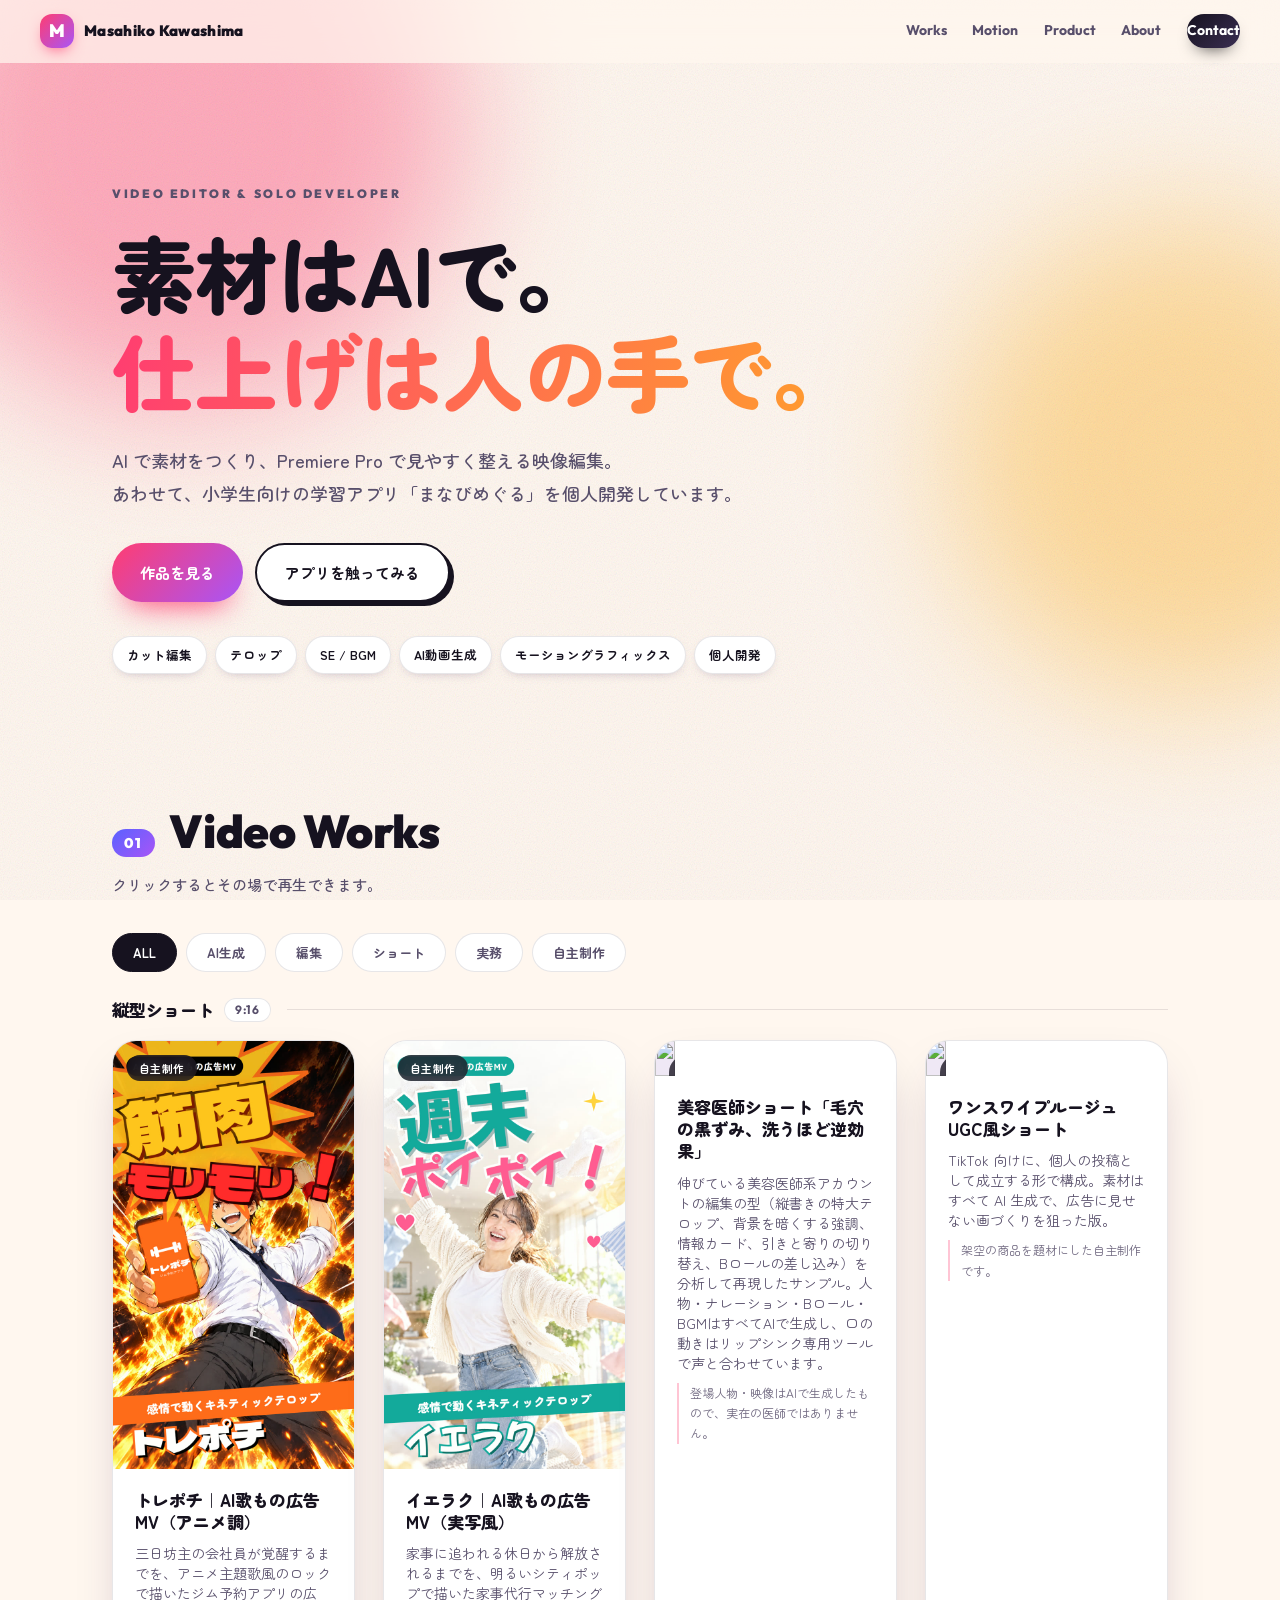
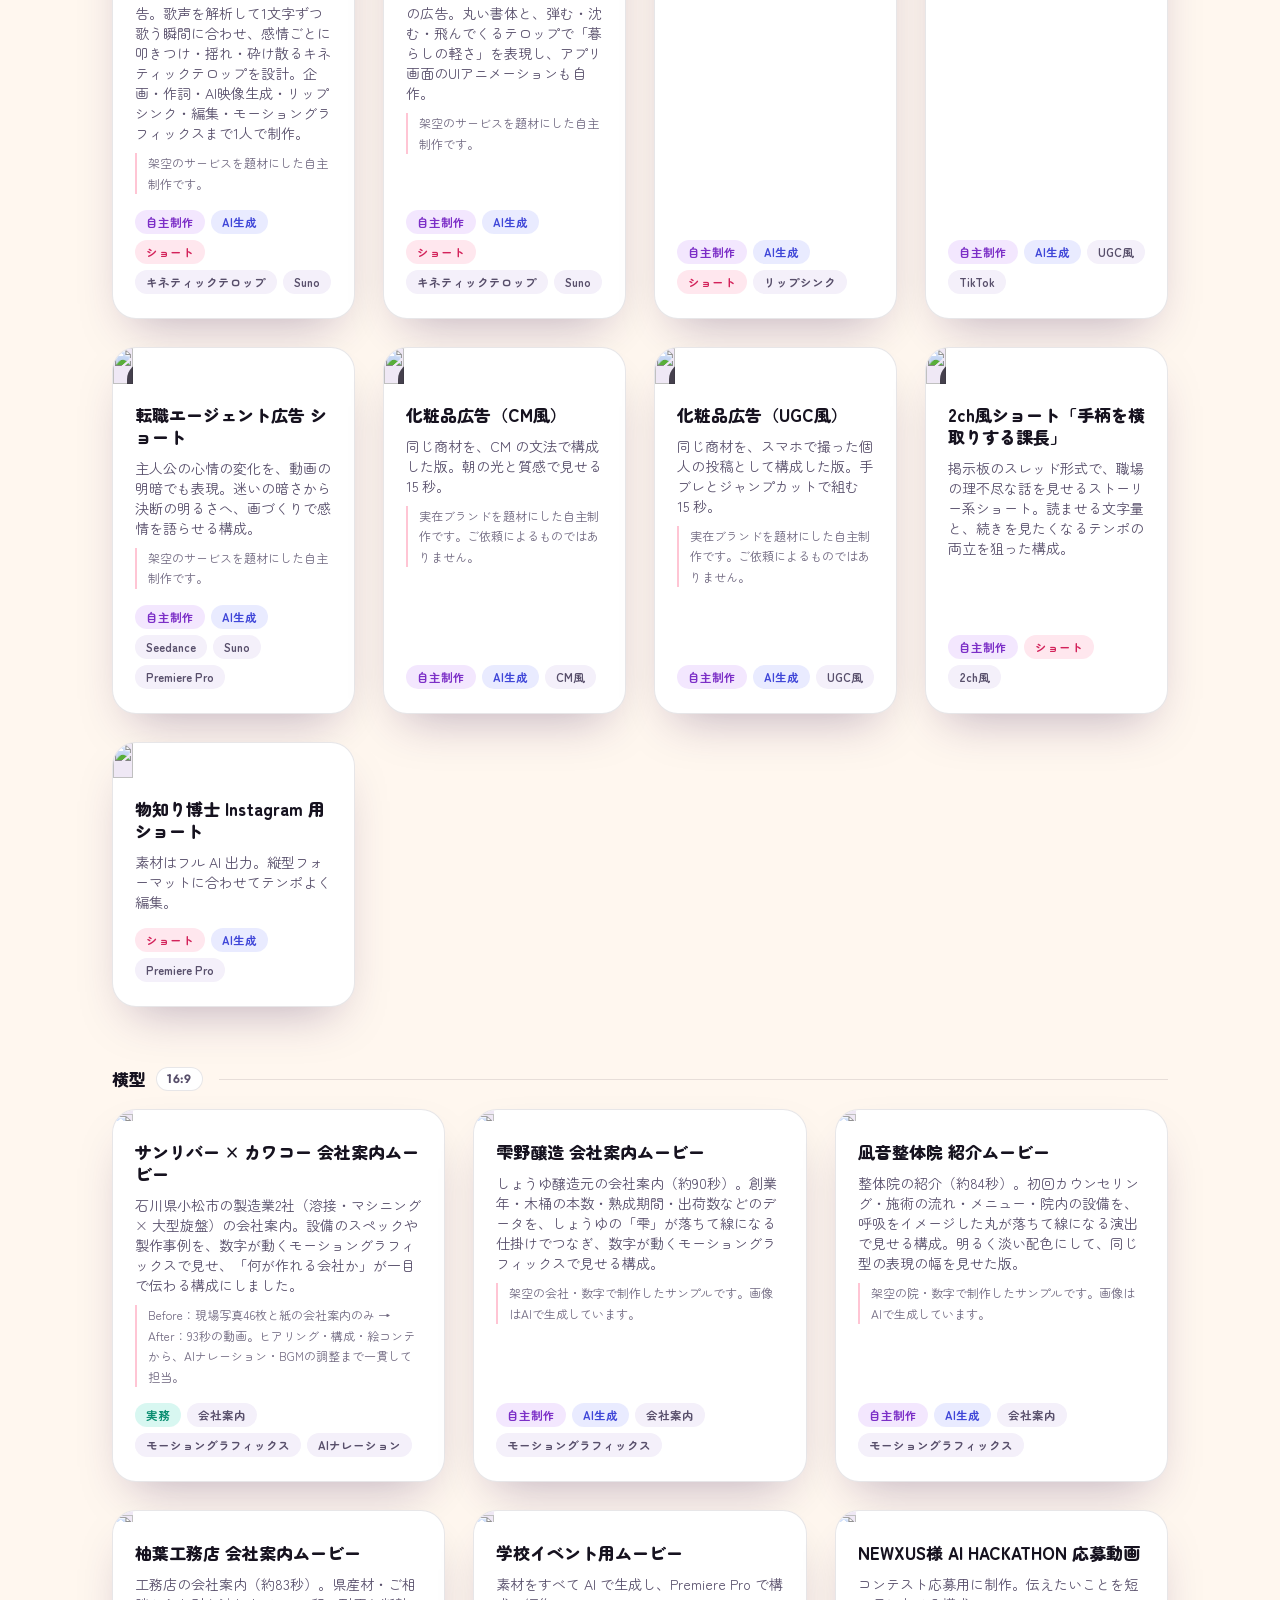
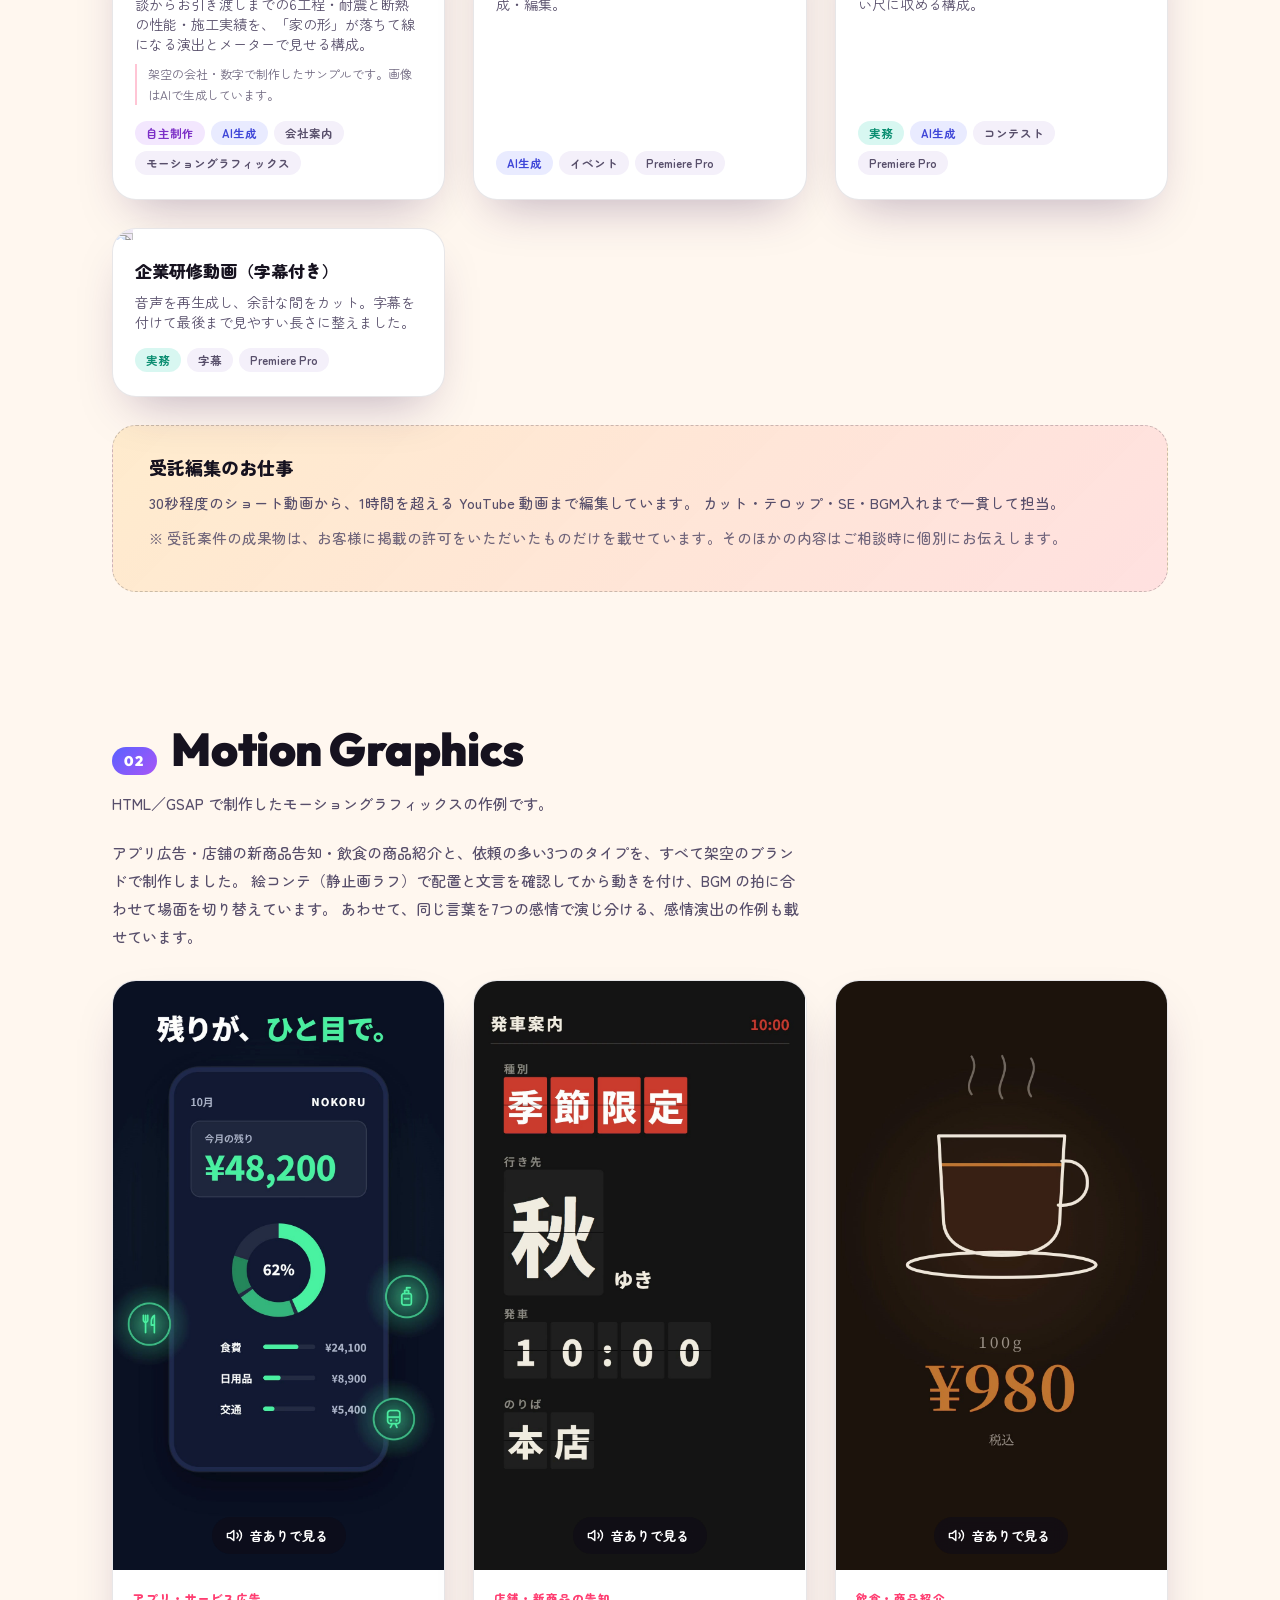
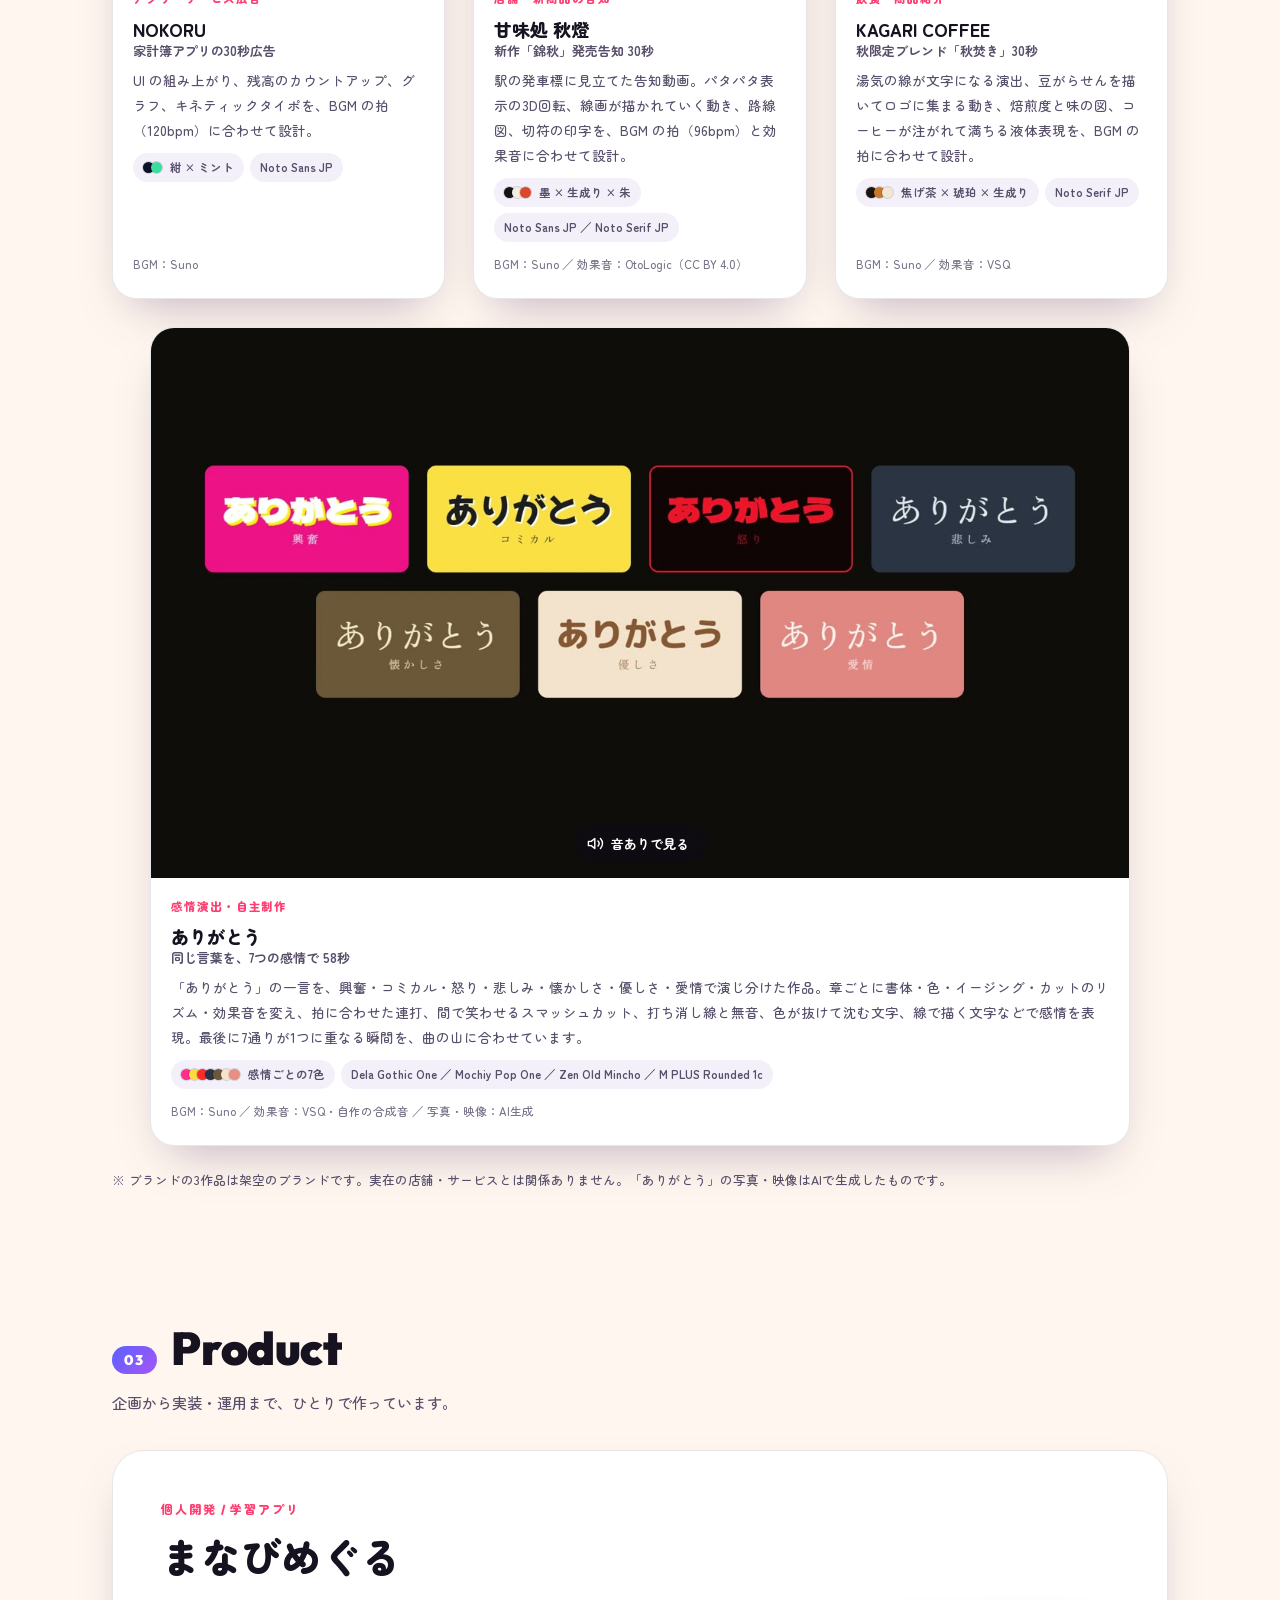
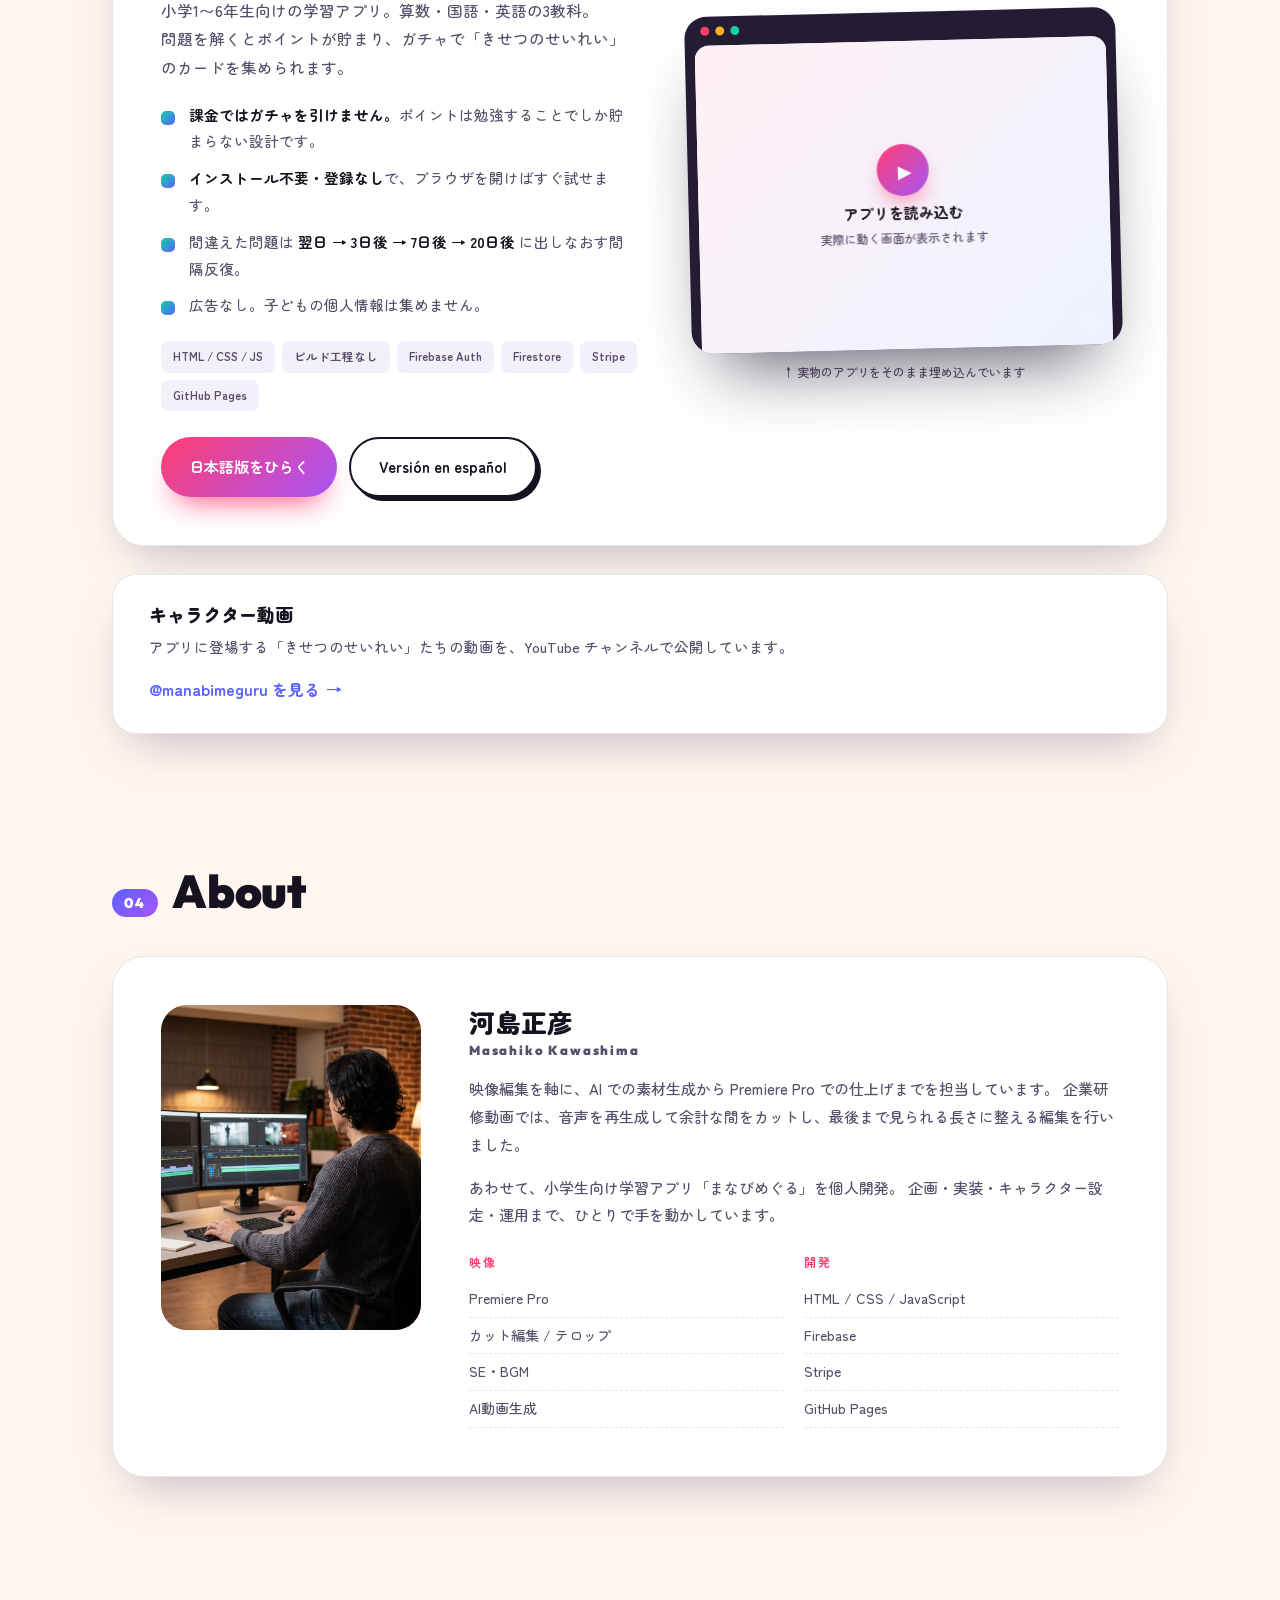
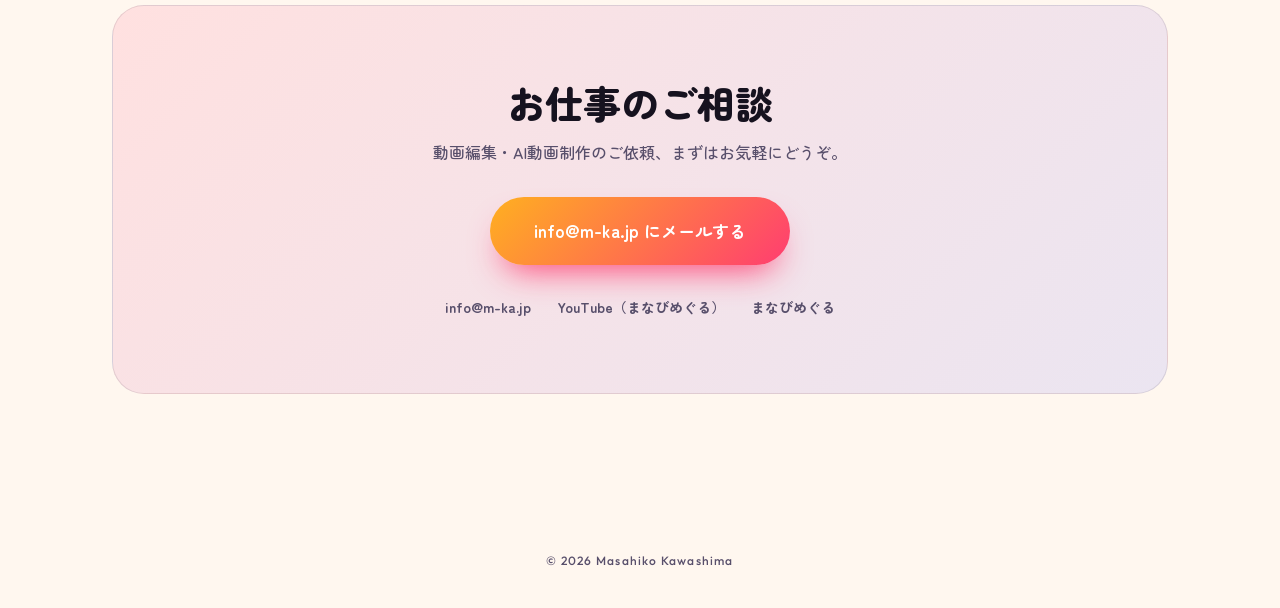
==== index.html @ e0559f3e "モーショングラフィックスに「ありがとう」7つの感情を追加、キャッシュ用の版を更新 Co-Authored-By: Claude Opus 5.5 <noreply@anthropic.com>" ====
<!DOCTYPE html>
<html lang="ja">
<head>
<meta charset="UTF-8">
<meta name="viewport" content="width=device-width, initial-scale=1">
<title>河島正彦 | 映像編集・AI動画・個人開発 ポートフォリオ</title>
<meta name="description" content="映像編集とAI動画制作、学習アプリ「まなびめぐる」の個人開発。河島正彦のポートフォリオサイト。">
<meta property="og:title" content="河島正彦 | ポートフォリオ">
<meta property="og:description" content="映像編集とAI動画制作、学習アプリの個人開発。">
<meta property="og:type" content="website">
<meta property="og:url" content="https://portfolio.m-ka.jp/">
<meta property="og:site_name" content="Masahiko Kawashima Portfolio">
<meta property="og:image" content="https://portfolio.m-ka.jp/assets/og.jpg">
<meta property="og:image:width" content="1200">
<meta property="og:image:height" content="630">
<meta name="twitter:card" content="summary_large_image">
<meta name="twitter:title" content="河島正彦 | ポートフォリオ">
<meta name="twitter:description" content="映像編集とAI動画制作、学習アプリの個人開発。">
<meta name="twitter:image" content="https://portfolio.m-ka.jp/assets/og.jpg">
<link rel="preconnect" href="https://fonts.googleapis.com">
<link rel="preconnect" href="https://fonts.gstatic.com" crossorigin>
<link href="https://fonts.googleapis.com/css2?family=Outfit:wght@500;700;900&family=Zen+Maru+Gothic:wght@500;700;900&display=swap" rel="stylesheet">
<link rel="stylesheet" href="assets/styles.css?v=20261019a">
<link rel="icon" href="data:image/svg+xml,<svg xmlns='http://www.w3.org/2000/svg' viewBox='0 0 100 100'><text y='.9em' font-size='90'>🎬</text></svg>">
</head>
<body>

<div class="blobs" aria-hidden="true">
  <span class="blob b1"></span><span class="blob b2"></span><span class="blob b3"></span><span class="blob b4"></span>
</div>
<div class="grain" aria-hidden="true"></div>

<header class="site-head">
  <a class="brand" href="#top"><span class="brand-mark">M</span><span class="brand-name">Masahiko&nbsp;Kawashima</span></a>
  <nav class="nav">
    <a href="#works">Works</a>
    <a href="#motion">Motion</a>
    <a href="#product">Product</a>
    <a href="#about">About</a>
    <a class="nav-cta" href="#contact">Contact</a>
  </nav>
</header>

<main id="top">

  <section class="hero">
    <p class="eyebrow reveal">VIDEO EDITOR &amp; SOLO DEVELOPER</p>
    <h1 class="hero-title reveal">
      <span class="line">素材はAIで。</span>
      <span class="line grad">仕上げは人の手で。</span>
    </h1>
    <p class="hero-lead reveal">
      AI で素材をつくり、Premiere Pro で見やすく整える映像編集。<br>
      あわせて、小学生向けの学習アプリ「まなびめぐる」を個人開発しています。
    </p>
    <div class="hero-actions reveal">
      <a class="btn btn-primary" href="#works">作品を見る</a>
      <a class="btn btn-ghost" href="#product">アプリを触ってみる</a>
    </div>
    <ul class="hero-tags reveal">
      <li>カット編集</li><li>テロップ</li><li>SE / BGM</li><li>AI動画生成</li><li>モーショングラフィックス</li><li>個人開発</li>
    </ul>
  </section>

  <section id="works" class="section">
    <div class="sec-head reveal">
      <h2 class="sec-title"><span class="num">01</span>Video Works</h2>
      <p class="sec-sub">クリックするとその場で再生できます。</p>
    </div>

    <div class="filters reveal" role="tablist" aria-label="作品の絞り込み">
      <button class="chip is-on" data-filter="all">ALL</button>
      <button class="chip" data-filter="ai">AI生成</button>
      <button class="chip" data-filter="edit">編集</button>
      <button class="chip" data-filter="short">ショート</button>
      <button class="chip" data-filter="biz">実務</button>
      <button class="chip" data-filter="self">自主制作</button>
    </div>

    <div class="work-group" data-group="vertical">
      <h3 class="group-title">縦型ショート<span>9:16</span></h3>
      <div class="grid grid-v" id="grid-v"></div>
    </div>
    <div class="work-group" data-group="horizontal">
      <h3 class="group-title">横型<span>16:9</span></h3>
      <div class="grid grid-h" id="grid-h"></div>
    </div>

    <div class="note-card reveal">
      <h3>受託編集のお仕事</h3>
      <p>
        30秒程度のショート動画から、1時間を超える YouTube 動画まで編集しています。
        カット・テロップ・SE・BGM入れまで一貫して担当。
      </p>
      <p class="note-small">※ 受託案件の成果物は、お客様に掲載の許可をいただいたものだけを載せています。そのほかの内容はご相談時に個別にお伝えします。</p>
    </div>
  </section>

  <section id="motion" class="section">
    <div class="sec-head reveal">
      <h2 class="sec-title"><span class="num">02</span>Motion Graphics</h2>
      <p class="sec-sub">HTML／GSAP で制作したモーショングラフィックスの作例です。</p>
    </div>
    <p class="mg-lead reveal">
      アプリ広告・店舗の新商品告知・飲食の商品紹介と、依頼の多い3つのタイプを、すべて架空のブランドで制作しました。
      絵コンテ（静止画ラフ）で配置と文言を確認してから動きを付け、BGM の拍に合わせて場面を切り替えています。
      あわせて、同じ言葉を7つの感情で演じ分ける、感情演出の作例も載せています。
    </p>
    <div class="mg-grid">
      <article class="mg-card reveal">
        <div class="mg-media">
          <video src="assets/mg/nokoru.mp4" poster="assets/mg/nokoru.jpg" muted playsinline loop preload="none" aria-label="NOKORU 家計簿アプリの30秒広告"></video>
          <button class="mg-sound" type="button">音ありで見る</button>
        </div>
        <div class="mg-body">
          <p class="mg-kind">アプリ・サービス広告</p>
          <h3 class="mg-title">NOKORU<span>家計簿アプリの30秒広告</span></h3>
          <p class="mg-desc">UI の組み上がり、残高のカウントアップ、グラフ、キネティックタイポを、BGM の拍（120bpm）に合わせて設計。</p>
          <ul class="mg-spec">
            <li class="mg-swatch"><i style="background:#0B1226"></i><i style="background:#3DDCA0"></i>紺 × ミント</li>
            <li>Noto Sans JP</li>
          </ul>
          <p class="mg-credit">BGM：Suno</p>
        </div>
      </article>
      <article class="mg-card reveal">
        <div class="mg-media">
          <video src="assets/mg/akitomoshi.mp4" poster="assets/mg/akitomoshi.jpg" muted playsinline loop preload="none" aria-label="甘味処 秋燈 新作「錦秋」発売告知 30秒"></video>
          <button class="mg-sound" type="button">音ありで見る</button>
        </div>
        <div class="mg-body">
          <p class="mg-kind">店舗・新商品の告知</p>
          <h3 class="mg-title">甘味処 秋燈<span>新作「錦秋」発売告知 30秒</span></h3>
          <p class="mg-desc">駅の発車標に見立てた告知動画。パタパタ表示の3D回転、線画が描かれていく動き、路線図、切符の印字を、BGM の拍（96bpm）と効果音に合わせて設計。</p>
          <ul class="mg-spec">
            <li class="mg-swatch"><i style="background:#141414"></i><i style="background:#F3EDE1"></i><i style="background:#D9482B"></i>墨 × 生成り × 朱</li>
            <li>Noto Sans JP ／ Noto Serif JP</li>
          </ul>
          <p class="mg-credit">BGM：Suno ／ 効果音：OtoLogic（CC BY 4.0）</p>
        </div>
      </article>
      <article class="mg-card reveal">
        <div class="mg-media">
          <video src="assets/mg/kagari.mp4" poster="assets/mg/kagari.jpg" muted playsinline loop preload="none" aria-label="KAGARI COFFEE 秋限定ブレンド「秋焚き」30秒"></video>
          <button class="mg-sound" type="button">音ありで見る</button>
        </div>
        <div class="mg-body">
          <p class="mg-kind">飲食・商品紹介</p>
          <h3 class="mg-title">KAGARI COFFEE<span>秋限定ブレンド「秋焚き」30秒</span></h3>
          <p class="mg-desc">湯気の線が文字になる演出、豆がらせんを描いてロゴに集まる動き、焙煎度と味の図、コーヒーが注がれて満ちる液体表現を、BGM の拍に合わせて設計。</p>
          <ul class="mg-spec">
            <li class="mg-swatch"><i style="background:#1E140E"></i><i style="background:#C8792E"></i><i style="background:#F2E6D8"></i>焦げ茶 × 琥珀 × 生成り</li>
            <li>Noto Serif JP</li>
          </ul>
          <p class="mg-credit">BGM：Suno ／ 効果音：VSQ</p>
        </div>
      </article>
      <article class="mg-card is-wide reveal">
        <div class="mg-media">
          <video src="assets/mg/arigatou.mp4" poster="assets/mg/arigatou.jpg" muted playsinline loop preload="none" aria-label="「ありがとう」を7つの感情で 58秒"></video>
          <button class="mg-sound" type="button">音ありで見る</button>
        </div>
        <div class="mg-body">
          <p class="mg-kind">感情演出・自主制作</p>
          <h3 class="mg-title">ありがとう<span>同じ言葉を、7つの感情で 58秒</span></h3>
          <p class="mg-desc">「ありがとう」の一言を、興奮・コミカル・怒り・悲しみ・懐かしさ・優しさ・愛情で演じ分けた作品。章ごとに書体・色・イージング・カットのリズム・効果音を変え、拍に合わせた連打、間で笑わせるスマッシュカット、打ち消し線と無音、色が抜けて沈む文字、線で描く文字などで感情を表現。最後に7通りが1つに重なる瞬間を、曲の山に合わせています。</p>
          <ul class="mg-spec">
            <li class="mg-swatch"><i style="background:#FF2E88"></i><i style="background:#FFD93D"></i><i style="background:#FF2A2A"></i><i style="background:#2A3442"></i><i style="background:#6E5638"></i><i style="background:#F6E3CC"></i><i style="background:#E98F82"></i>感情ごとの7色</li>
            <li>Dela Gothic One ／ Mochiy Pop One ／ Zen Old Mincho ／ M PLUS Rounded 1c</li>
          </ul>
          <p class="mg-credit">BGM：Suno ／ 効果音：VSQ・自作の合成音 ／ 写真・映像：AI生成</p>
        </div>
      </article>
    </div>
    <p class="mg-note reveal">※ ブランドの3作品は架空のブランドです。実在の店舗・サービスとは関係ありません。「ありがとう」の写真・映像はAIで生成したものです。</p>
  </section>

  <section id="product" class="section">
    <div class="sec-head reveal">
      <h2 class="sec-title"><span class="num">03</span>Product</h2>
      <p class="sec-sub">企画から実装・運用まで、ひとりで作っています。</p>
    </div>

    <article class="product reveal">
      <div class="product-copy">
        <p class="product-kicker">個人開発 / 学習アプリ</p>
        <h3 class="product-name">まなびめぐる</h3>
        <p class="product-lead">
          小学1〜6年生向けの学習アプリ。算数・国語・英語の3教科。<br>
          問題を解くとポイントが貯まり、ガチャで「きせつのせいれい」のカードを集められます。
        </p>
        <ul class="product-points">
          <li><b>課金ではガチャを引けません。</b>ポイントは勉強することでしか貯まらない設計です。</li>
          <li><b>インストール不要・登録なし</b>で、ブラウザを開けばすぐ試せます。</li>
          <li>間違えた問題は <b>翌日 → 3日後 → 7日後 → 20日後</b> に出しなおす間隔反復。</li>
          <li>広告なし。子どもの個人情報は集めません。</li>
        </ul>
        <ul class="badges">
          <li>HTML / CSS / JS</li><li>ビルド工程なし</li><li>Firebase Auth</li><li>Firestore</li><li>Stripe</li><li>GitHub Pages</li>
        </ul>
        <div class="product-actions">
          <a class="btn btn-primary" href="https://manabimeguru.comagoto.com/lp.html" target="_blank" rel="noopener">日本語版をひらく</a>
          <a class="btn btn-ghost" href="https://manabimegurues.comagoto.com/lp.html" target="_blank" rel="noopener">Versión en español</a>
        </div>
      </div>

      <div class="product-visual">
        <div class="device" id="app-frame" data-src="https://manabimeguru.comagoto.com/index.html">
          <div class="device-bar"><span></span><span></span><span></span></div>
          <div class="device-screen">
            <button class="device-load" type="button">
              <span class="device-load-ico">▶</span>
              <span>アプリを読み込む</span>
              <small>実際に動く画面が表示されます</small>
            </button>
          </div>
        </div>
        <p class="device-cap">↑ 実物のアプリをそのまま埋め込んでいます</p>
      </div>
    </article>

    <article class="sub-card reveal">
      <h3>キャラクター動画</h3>
      <p>アプリに登場する「きせつのせいれい」たちの動画を、YouTube チャンネルで公開しています。</p>
      <a class="link-arrow" href="https://www.youtube.com/@manabimeguru" target="_blank" rel="noopener">@manabimeguru を見る</a>
    </article>
  </section>

  <section id="about" class="section">
    <div class="sec-head reveal">
      <h2 class="sec-title"><span class="num">04</span>About</h2>
    </div>
    <div class="about reveal">
      <div class="about-photo" id="about-photo">
        <img src="assets/profile.jpg" alt="河島正彦" onerror="this.closest('#about-photo').classList.add('no-img')">
        <div class="about-initial" aria-hidden="true">MK</div>
      </div>
      <div class="about-body">
        <h3 class="about-name">河島正彦 <span>Masahiko Kawashima</span></h3>
        <p>
          映像編集を軸に、AI での素材生成から Premiere Pro での仕上げまでを担当しています。
          企業研修動画では、音声を再生成して余計な間をカットし、最後まで見られる長さに整える編集を行いました。
        </p>
        <p>
          あわせて、小学生向け学習アプリ「まなびめぐる」を個人開発。
          企画・実装・キャラクター設定・運用まで、ひとりで手を動かしています。
        </p>
        <div class="skills">
          <div class="skill-col">
            <h4>映像</h4>
            <ul><li>Premiere Pro</li><li>カット編集 / テロップ</li><li>SE・BGM</li><li>AI動画生成</li></ul>
          </div>
          <div class="skill-col">
            <h4>開発</h4>
            <ul><li>HTML / CSS / JavaScript</li><li>Firebase</li><li>Stripe</li><li>GitHub Pages</li></ul>
          </div>
        </div>
      </div>
    </div>
  </section>

  <section id="contact" class="section contact">
    <div class="contact-inner reveal">
      <h2 class="contact-title">お仕事のご相談</h2>
      <p class="contact-lead">動画編集・AI動画制作のご依頼、まずはお気軽にどうぞ。</p>
      <a class="btn btn-big" href="mailto:info@m-ka.jp">info@m-ka.jp にメールする</a>
      <ul class="socials">
        <li><a href="mailto:info@m-ka.jp">info@m-ka.jp</a></li>
        <li><a href="https://www.youtube.com/@manabimeguru" target="_blank" rel="noopener">YouTube（まなびめぐる）</a></li>
        <li><a href="https://manabimeguru.comagoto.com/lp.html" target="_blank" rel="noopener">まなびめぐる</a></li>
      </ul>
    </div>
  </section>
</main>

<footer class="site-foot">
  <p>© <span id="year"></span> Masahiko Kawashima</p>
</footer>

<div class="modal" id="modal" hidden>
  <button class="modal-close" id="modal-close" aria-label="閉じる">✕</button>
  <div class="modal-box" id="modal-box"></div>
</div>

<script src="assets/app.js?v=20261019a"></script>
</body>
</html>
---- assets/styles.css ----
:root{
  --bg:#FFF7EF;
  --ink:#16121F;
  --ink-2:#584F6B;
  --card:#FFFFFF;
  --pink:#FF3D71;
  --amber:#FFB020;
  --mint:#12CFA5;
  --indigo:#5A62FF;
  --violet:#A855F7;
  --line:rgba(22,18,31,.10);
  --shadow:0 22px 50px -20px rgba(60,30,90,.35);
  --radius:24px;
  --max:1120px;
  --ff-jp:"Zen Maru Gothic",system-ui,sans-serif;
  --ff-en:"Outfit","Zen Maru Gothic",sans-serif;
}
*{box-sizing:border-box}
html{scroll-behavior:smooth}
body{
  margin:0;background:var(--bg);color:var(--ink);
  font-family:var(--ff-jp);font-weight:500;line-height:1.85;
  -webkit-font-smoothing:antialiased;overflow-x:hidden;
}
img{max-width:100%;display:block}
a{color:inherit}
h1,h2,h3,h4{line-height:1.3;margin:0}
p{margin:0 0 1em}
ul{margin:0;padding:0;list-style:none}

/* ---------- background decoration ---------- */
.blobs{position:fixed;inset:0;z-index:-2;overflow:hidden;pointer-events:none}
.blob{position:absolute;border-radius:50%;filter:blur(70px);opacity:.42;animation:float 22s ease-in-out infinite}
.b1{width:44vw;height:44vw;background:var(--pink);top:-12vw;left:-8vw}
.b2{width:38vw;height:38vw;background:var(--amber);top:24vh;right:-12vw;animation-delay:-6s}
.b3{width:40vw;height:40vw;background:var(--mint);top:120vh;left:-10vw;animation-delay:-11s}
.b4{width:34vw;height:34vw;background:var(--violet);top:190vh;right:-6vw;animation-delay:-3s}
@keyframes float{0%,100%{transform:translate(0,0) scale(1)}50%{transform:translate(3vw,-4vh) scale(1.12)}}
.grain{position:fixed;inset:0;z-index:-1;pointer-events:none;opacity:.32;
  background-image:url("data:image/svg+xml,%3Csvg xmlns='http://www.w3.org/2000/svg' width='140' height='140'%3E%3Cfilter id='n'%3E%3CfeTurbulence type='fractalNoise' baseFrequency='.85' numOctaves='3'/%3E%3C/filter%3E%3Crect width='140' height='140' filter='url(%23n)' opacity='.5'/%3E%3C/svg%3E")}

/* ---------- header ---------- */
.site-head{
  position:sticky;top:0;z-index:50;display:flex;align-items:center;justify-content:space-between;
  gap:16px;padding:14px clamp(16px,4vw,40px);
  background:rgba(255,247,239,.72);backdrop-filter:blur(14px);
  border-bottom:1px solid transparent;transition:border-color .3s,background .3s;
}
.site-head.is-stuck{border-bottom-color:var(--line)}
.brand{display:flex;align-items:center;gap:10px;text-decoration:none;font-family:var(--ff-en);font-weight:900}
.brand-mark{
  width:34px;height:34px;display:grid;place-items:center;border-radius:12px;color:#fff;font-size:18px;
  background:linear-gradient(135deg,var(--pink),var(--violet));box-shadow:0 6px 16px -6px var(--pink);
}
.brand-name{font-size:15px;letter-spacing:.02em}
.nav{display:flex;align-items:center;gap:clamp(10px,2vw,26px);font-family:var(--ff-en);font-weight:700;font-size:14px}
.nav a{text-decoration:none;position:relative;padding:4px 0;color:var(--ink-2);transition:color .2s}
.nav a:hover{color:var(--ink)}
.nav a:not(.nav-cta)::after{
  content:"";position:absolute;left:0;bottom:0;width:100%;height:2px;border-radius:2px;
  background:linear-gradient(90deg,var(--pink),var(--amber));transform:scaleX(0);transform-origin:left;transition:transform .3s;
}
.nav a:not(.nav-cta):hover::after{transform:scaleX(1)}
.nav-cta{
  padding:8px 18px;border-radius:999px;color:#fff !important;
  background:linear-gradient(135deg,var(--ink),#3A2E52);box-shadow:0 8px 18px -10px #000;
}

/* ---------- layout ---------- */
.section{max-width:var(--max);margin:0 auto;padding:clamp(70px,10vw,130px) clamp(18px,4vw,32px) 0}
.sec-head{margin-bottom:34px}
.sec-title{font-size:clamp(30px,5.4vw,46px);font-weight:900;letter-spacing:-.01em;font-family:var(--ff-en);display:flex;align-items:baseline;gap:14px;flex-wrap:wrap}
.sec-title .num{
  font-size:14px;font-weight:900;letter-spacing:.16em;padding:5px 12px;border-radius:999px;color:#fff;
  background:linear-gradient(135deg,var(--indigo),var(--violet));
}
.sec-sub{margin:10px 0 0;color:var(--ink-2);font-size:15px}

/* ---------- hero ---------- */
.hero{max-width:var(--max);margin:0 auto;padding:clamp(56px,11vw,120px) clamp(18px,4vw,32px) 0}
.eyebrow{font-family:var(--ff-en);font-weight:900;letter-spacing:.22em;font-size:12px;color:var(--ink-2);margin:0 0 18px}
.hero-title{font-size:clamp(40px,9vw,84px);font-weight:900;letter-spacing:-.02em;line-height:1.16}
.hero-title .line{display:block}
.hero-title .grad{
  background:linear-gradient(100deg,var(--pink) 0%,var(--amber) 38%,var(--mint) 68%,var(--indigo) 100%);
  -webkit-background-clip:text;background-clip:text;color:transparent;
  background-size:220% 100%;animation:shift 9s ease-in-out infinite;
}
@keyframes shift{0%,100%{background-position:0% 50%}50%{background-position:100% 50%}}
.hero-lead{margin:26px 0 0;font-size:clamp(15px,1.6vw,18px);color:var(--ink-2);max-width:44em}
.hero-actions{display:flex;flex-wrap:wrap;gap:12px;margin-top:32px}
.hero-tags{display:flex;flex-wrap:wrap;gap:8px;margin-top:34px}
.hero-tags li{
  font-size:12.5px;font-weight:700;padding:6px 14px;border-radius:999px;background:#fff;
  border:1px solid var(--line);box-shadow:0 4px 12px -8px rgba(60,30,90,.5);
}

/* ---------- buttons ---------- */
.btn{
  display:inline-flex;align-items:center;gap:8px;text-decoration:none;font-weight:700;font-size:15px;
  padding:14px 28px;border-radius:999px;transition:transform .2s,box-shadow .2s,background .2s;
}
.btn-primary{color:#fff;background:linear-gradient(135deg,var(--pink),var(--violet));box-shadow:0 16px 30px -14px var(--pink)}
.btn-primary:hover{transform:translateY(-3px);box-shadow:0 22px 38px -14px var(--pink)}
.btn-ghost{background:#fff;border:2px solid var(--ink);box-shadow:4px 4px 0 var(--ink)}
.btn-ghost:hover{transform:translate(2px,2px);box-shadow:2px 2px 0 var(--ink)}
.btn-big{font-size:17px;padding:18px 44px;color:#fff;background:linear-gradient(135deg,var(--amber),var(--pink));box-shadow:0 18px 34px -14px var(--pink)}
.btn-big:hover{transform:translateY(-3px)}

/* ---------- filters ---------- */
.filters{display:flex;flex-wrap:wrap;gap:9px;margin-bottom:26px}
.chip{
  font-family:inherit;font-weight:700;font-size:13px;cursor:pointer;padding:9px 20px;border-radius:999px;
  background:#fff;color:var(--ink-2);border:1px solid var(--line);transition:.22s;
}
.chip:hover{color:var(--ink);transform:translateY(-2px)}
.chip.is-on{color:#fff;background:var(--ink);border-color:var(--ink)}

/* ---------- work grid ---------- */
.grid{display:grid;grid-template-columns:repeat(auto-fill,minmax(300px,1fr));gap:clamp(18px,2.4vw,28px)}
.grid-v{grid-template-columns:repeat(auto-fill,minmax(230px,1fr))}
.work-group + .work-group{margin-top:clamp(40px,5vw,60px)}
.group-title{
  display:flex;align-items:center;gap:10px;margin:0 0 18px;
  font-size:17px;font-weight:900;
}
.group-title span{
  font-family:var(--ff-en);font-size:12px;font-weight:700;letter-spacing:.06em;
  padding:3px 10px;border-radius:999px;background:#fff;border:1px solid var(--line);color:var(--ink-2);
}
.group-title::after{content:"";flex:1;height:1px;background:var(--line);margin-left:6px}
.card{
  position:relative;background:var(--card);border-radius:var(--radius);overflow:hidden;cursor:pointer;
  border:1px solid var(--line);box-shadow:var(--shadow);text-align:left;padding:0;font-family:inherit;color:inherit;
  transition:transform .35s cubic-bezier(.2,.8,.3,1),box-shadow .35s;
  display:flex;flex-direction:column;
}
.card:hover{transform:translateY(-8px);box-shadow:0 34px 60px -24px rgba(60,30,90,.5)}
.card-media{position:relative;aspect-ratio:16/9;overflow:hidden;background:#EFE8F5}
.card.is-vertical .card-media{aspect-ratio:9/16;max-height:520px}
.card-media img{width:100%;height:100%;object-fit:cover;transition:transform .5s}
.card:hover .card-media img{transform:scale(1.06)}
.card-play{
  position:absolute;inset:0;display:grid;place-items:center;
  background:linear-gradient(180deg,rgba(22,18,31,0) 40%,rgba(22,18,31,.55));
  opacity:0;transition:opacity .3s;
}
.card:hover .card-play{opacity:1}
.card-play span{
  width:62px;height:62px;border-radius:50%;display:grid;place-items:center;color:#fff;font-size:20px;padding-left:4px;
  background:linear-gradient(135deg,var(--pink),var(--violet));box-shadow:0 10px 26px rgba(0,0,0,.35);
  transform:scale(.85);transition:transform .3s;
}
.card:hover .card-play span{transform:scale(1)}
.card-badge{
  position:absolute;top:14px;left:14px;z-index:2;
  font-size:11px;font-weight:700;letter-spacing:.04em;padding:5px 12px;border-radius:999px;
  color:#fff;background:rgba(22,18,31,.78);backdrop-filter:blur(6px);
}
.card-body{padding:20px 22px 24px;display:flex;flex-direction:column;gap:10px;flex:1}
.card-title{font-size:17px;font-weight:900}
.card-desc{font-size:14px;color:var(--ink-2);margin:0}
.card-note{
  font-size:12px;line-height:1.7;color:var(--ink-2);opacity:.85;margin:0;
  padding-left:11px;border-left:2px solid rgba(255,61,113,.35);
}
.card-tags{display:flex;flex-wrap:wrap;gap:6px;margin-top:auto;padding-top:6px}
.card-tags li{font-size:11.5px;font-weight:700;padding:4px 11px;border-radius:999px;background:#F4F0FA;color:var(--ink-2)}
.card-tags li.t-ai{background:rgba(90,98,255,.13);color:#3F46D8}
.card-tags li.t-biz{background:rgba(18,207,165,.16);color:#0A8E71}
.card-tags li.t-short{background:rgba(255,61,113,.12);color:#D3225A}
.card-tags li.t-self{background:rgba(168,85,247,.14);color:#7C2FC7}

.note-card{
  margin-top:clamp(18px,2.4vw,28px);padding:30px clamp(22px,3vw,36px);border-radius:var(--radius);
  background:linear-gradient(135deg,rgba(255,176,32,.16),rgba(255,61,113,.12));border:1px dashed rgba(22,18,31,.22);
}
.note-card h3{font-size:18px;font-weight:900;margin-bottom:10px}
.note-card p{font-size:14.5px;color:var(--ink-2);margin-bottom:.6em}
.note-small{font-size:12.5px;opacity:.85;margin:0}

/* ---------- motion graphics ---------- */
.mg-lead{font-size:15px;color:var(--ink-2);max-width:46em;margin:-12px 0 30px}
.mg-grid{display:grid;grid-template-columns:repeat(auto-fit,minmax(260px,1fr));gap:clamp(18px,2.4vw,28px);align-items:stretch}
.mg-card{
  background:var(--card);border-radius:var(--radius);overflow:hidden;
  border:1px solid var(--line);box-shadow:var(--shadow);
  max-width:400px;width:100%;justify-self:center;display:flex;flex-direction:column;
}
.mg-media{position:relative;aspect-ratio:9/16;background:#0d0b12}
.mg-card.is-wide{grid-column:1/-1;max-width:980px}
.mg-card.is-wide .mg-media{aspect-ratio:16/9}
.mg-media video{width:100%;height:100%;object-fit:cover;display:block}
.mg-sound{
  position:absolute;left:50%;bottom:16px;transform:translateX(-50%);
  font-family:inherit;font-size:13px;font-weight:700;color:#fff;cursor:pointer;
  padding:9px 18px 9px 38px;border:0;border-radius:999px;
  background:rgba(16,12,24,.62) url("data:image/svg+xml,%3Csvg xmlns='http://www.w3.org/2000/svg' viewBox='0 0 24 24' fill='none' stroke='white' stroke-width='2' stroke-linecap='round' stroke-linejoin='round'%3E%3Cpath d='M11 5 6 9H2v6h4l5 4V5z'/%3E%3Cpath d='M15.5 8.5a5 5 0 0 1 0 7M19 5a10 10 0 0 1 0 14'/%3E%3C/svg%3E") no-repeat 14px center/17px;
  backdrop-filter:blur(8px);transition:background-color .2s,transform .2s;
}
.mg-sound:hover{background-color:rgba(255,61,113,.85);transform:translateX(-50%) translateY(-2px)}
.mg-body{padding:18px 20px 22px;display:flex;flex-direction:column;gap:8px;flex:1}
.mg-kind{font-family:var(--ff-en);font-size:11.5px;font-weight:900;letter-spacing:.08em;color:var(--pink);margin:0}
.mg-title{font-size:18px;font-weight:900}
.mg-title span{display:block;font-size:13px;font-weight:700;color:var(--ink-2);margin-top:2px}
.mg-desc{font-size:13.5px;color:var(--ink-2);margin:0}
.mg-spec{display:flex;flex-wrap:wrap;gap:6px;margin-top:2px}
.mg-spec li{font-size:11.5px;font-weight:700;padding:4px 10px;border-radius:999px;background:#F4F0FA;color:var(--ink-2);display:inline-flex;align-items:center;gap:6px}
.mg-swatch i{width:11px;height:11px;border-radius:50%;display:inline-block;box-shadow:0 0 0 1px rgba(22,18,31,.15)}
.mg-swatch i + i{margin-left:-9px}
.mg-swatch i:last-of-type{margin-right:2px}
.mg-credit{font-size:11.5px;color:var(--ink-2);opacity:.8;margin:auto 0 0;padding-top:4px}
.mg-note{font-size:12.5px;color:var(--ink-2);margin:22px 0 0}

/* ---------- product ---------- */
.product{
  display:grid;grid-template-columns:1.05fr .95fr;gap:clamp(24px,4vw,52px);align-items:center;
  background:var(--card);border-radius:32px;padding:clamp(26px,4vw,48px);
  border:1px solid var(--line);box-shadow:var(--shadow);
}
.product-kicker{font-family:var(--ff-en);font-weight:900;font-size:12px;letter-spacing:.16em;color:var(--pink);margin:0 0 8px}
.product-name{font-size:clamp(28px,4vw,40px);font-weight:900;margin-bottom:14px}
.product-lead{font-size:15.5px;color:var(--ink-2)}
.product-points{display:grid;gap:10px;margin:20px 0 22px}
.product-points li{position:relative;padding-left:28px;font-size:14.5px;color:var(--ink-2)}
.product-points li::before{
  content:"";position:absolute;left:0;top:.62em;width:14px;height:14px;border-radius:5px;
  background:linear-gradient(135deg,var(--mint),var(--indigo));
}
.product-points b{color:var(--ink)}
.badges{display:flex;flex-wrap:wrap;gap:7px;margin-bottom:26px}
.badges li{font-size:11.5px;font-weight:700;padding:5px 12px;border-radius:8px;background:#F4F0FA;color:var(--ink-2)}
.product-actions{display:flex;flex-wrap:wrap;gap:12px}

.device{
  border-radius:22px;overflow:hidden;background:#241C33;padding:10px 10px 0;
  box-shadow:0 40px 70px -30px rgba(36,28,51,.75);transform:rotate(-1.4deg);transition:transform .4s;
}
.device:hover{transform:rotate(0)}
.device-bar{display:flex;gap:6px;padding:0 6px 10px}
.device-bar span{width:9px;height:9px;border-radius:50%;background:rgba(255,255,255,.28)}
.device-bar span:first-child{background:var(--pink)}
.device-bar span:nth-child(2){background:var(--amber)}
.device-bar span:nth-child(3){background:var(--mint)}
.device-screen{position:relative;aspect-ratio:4/3;background:#fff;border-radius:14px 14px 0 0;overflow:hidden}
.device-screen iframe{width:100%;height:100%;border:0;display:block}
.device-load{
  position:absolute;inset:0;width:100%;display:flex;flex-direction:column;align-items:center;justify-content:center;gap:6px;
  cursor:pointer;border:0;font-family:inherit;font-weight:700;font-size:15px;color:var(--ink);
  background:linear-gradient(135deg,#FFF0F5,#EEF3FF);
}
.device-load small{font-weight:500;font-size:12px;color:var(--ink-2)}
.device-load-ico{
  width:52px;height:52px;border-radius:50%;display:grid;place-items:center;color:#fff;font-size:18px;padding-left:3px;
  background:linear-gradient(135deg,var(--pink),var(--violet));box-shadow:0 10px 24px -10px var(--pink);transition:transform .3s;
}
.device-load:hover .device-load-ico{transform:scale(1.08)}
.device-cap{margin:12px 0 0;font-size:12px;text-align:center;color:var(--ink-2)}

.sub-card{
  margin-top:clamp(18px,2.4vw,28px);padding:28px clamp(22px,3vw,36px);border-radius:var(--radius);
  background:var(--card);border:1px solid var(--line);box-shadow:var(--shadow);
}
.sub-card h3{font-size:18px;font-weight:900;margin-bottom:8px}
.sub-card p{font-size:14.5px;color:var(--ink-2)}
.link-arrow{font-weight:700;text-decoration:none;color:var(--indigo);display:inline-flex;gap:6px;align-items:center}
.link-arrow::after{content:"\2192";transition:transform .25s}
.link-arrow:hover::after{transform:translateX(5px)}

/* ---------- about ---------- */
.about{
  display:grid;grid-template-columns:260px 1fr;gap:clamp(24px,4vw,48px);align-items:start;
  background:var(--card);border-radius:32px;padding:clamp(26px,4vw,48px);border:1px solid var(--line);box-shadow:var(--shadow);
}
.about-photo{position:relative;aspect-ratio:4/5;border-radius:26px;overflow:hidden;background:linear-gradient(135deg,var(--amber),var(--pink))}
/* 横位置の写真でも人物が中心に来るように、右寄りをトリミング基準にする */
.about-photo img{width:100%;height:100%;object-fit:cover;object-position:72% center}
.about-initial{display:none;position:absolute;inset:0;place-items:center;font-family:var(--ff-en);font-weight:900;font-size:64px;color:#fff}
.about-photo.no-img img{display:none}
.about-photo.no-img .about-initial{display:grid}
.about-name{font-size:26px;font-weight:900;margin-bottom:16px}
.about-name span{display:block;font-family:var(--ff-en);font-size:13px;letter-spacing:.14em;color:var(--ink-2);margin-top:4px}
.about-body p{font-size:15px;color:var(--ink-2)}
.skills{display:grid;grid-template-columns:repeat(auto-fit,minmax(190px,1fr));gap:20px;margin-top:26px}
.skill-col h4{font-family:var(--ff-en);font-size:12px;letter-spacing:.16em;color:var(--pink);margin-bottom:10px}
.skill-col li{font-size:14px;padding:5px 0;border-bottom:1px dashed var(--line);color:var(--ink-2)}

/* ---------- contact ---------- */
.contact{padding-bottom:clamp(70px,10vw,120px)}
.contact-inner{
  text-align:center;border-radius:32px;padding:clamp(40px,6vw,72px) clamp(22px,4vw,40px);
  background:linear-gradient(135deg,rgba(255,61,113,.12),rgba(90,98,255,.12));border:1px solid var(--line);
}
.contact-title{font-size:clamp(26px,4.4vw,38px);font-weight:900;margin-bottom:10px}
.contact-lead{color:var(--ink-2);margin-bottom:30px}
.socials{display:flex;flex-wrap:wrap;justify-content:center;gap:10px 26px;margin-top:30px;font-size:14px;font-weight:700}
.socials a{color:var(--ink-2);text-decoration:none;border-bottom:2px solid transparent;transition:.2s}
.socials a:hover{color:var(--ink);border-bottom-color:var(--pink)}

.site-foot{padding:36px 20px;text-align:center;font-family:var(--ff-en);font-size:12px;letter-spacing:.1em;color:var(--ink-2)}
.site-foot p{margin:0}

/* ---------- modal ---------- */
.modal{position:fixed;inset:0;z-index:100;display:grid;place-items:center;padding:clamp(16px,4vw,48px);background:rgba(16,12,24,.86);backdrop-filter:blur(6px);animation:fade .25s ease}
@keyframes fade{from{opacity:0}to{opacity:1}}
.modal[hidden]{display:none}
.modal-box{width:min(1000px,100%);aspect-ratio:16/9;border-radius:18px;overflow:hidden;box-shadow:0 40px 90px rgba(0,0,0,.6);background:#000}
.modal-box.is-vertical{width:min(420px,100%);aspect-ratio:9/16}
.modal-box iframe{width:100%;height:100%;border:0;display:block}
.modal-close{
  position:absolute;top:18px;right:20px;width:44px;height:44px;border-radius:50%;cursor:pointer;border:0;
  background:rgba(255,255,255,.14);color:#fff;font-size:17px;transition:.2s;
}
.modal-close:hover{background:rgba(255,255,255,.28);transform:rotate(90deg)}

/* ---------- reveal ---------- */
.reveal{opacity:0;transform:translateY(26px);transition:opacity .7s cubic-bezier(.2,.8,.3,1),transform .7s cubic-bezier(.2,.8,.3,1)}
.reveal.is-in{opacity:1;transform:none}

/* ---------- responsive ---------- */
@media (max-width:900px){
  .product,.about{grid-template-columns:1fr}
  .about-photo{max-width:200px}
  .device{transform:none}
}
@media (max-width:620px){
  .brand-name{display:none}
  .nav{font-size:13px;gap:12px}
  .card.is-vertical .card-media{aspect-ratio:16/9;max-height:none}
  .hero-actions .btn{flex:1 1 100%;justify-content:center}
}
@media (prefers-reduced-motion:reduce){
  *{animation:none !important;transition:none !important}
  .reveal{opacity:1;transform:none}
  html{scroll-behavior:auto}
}
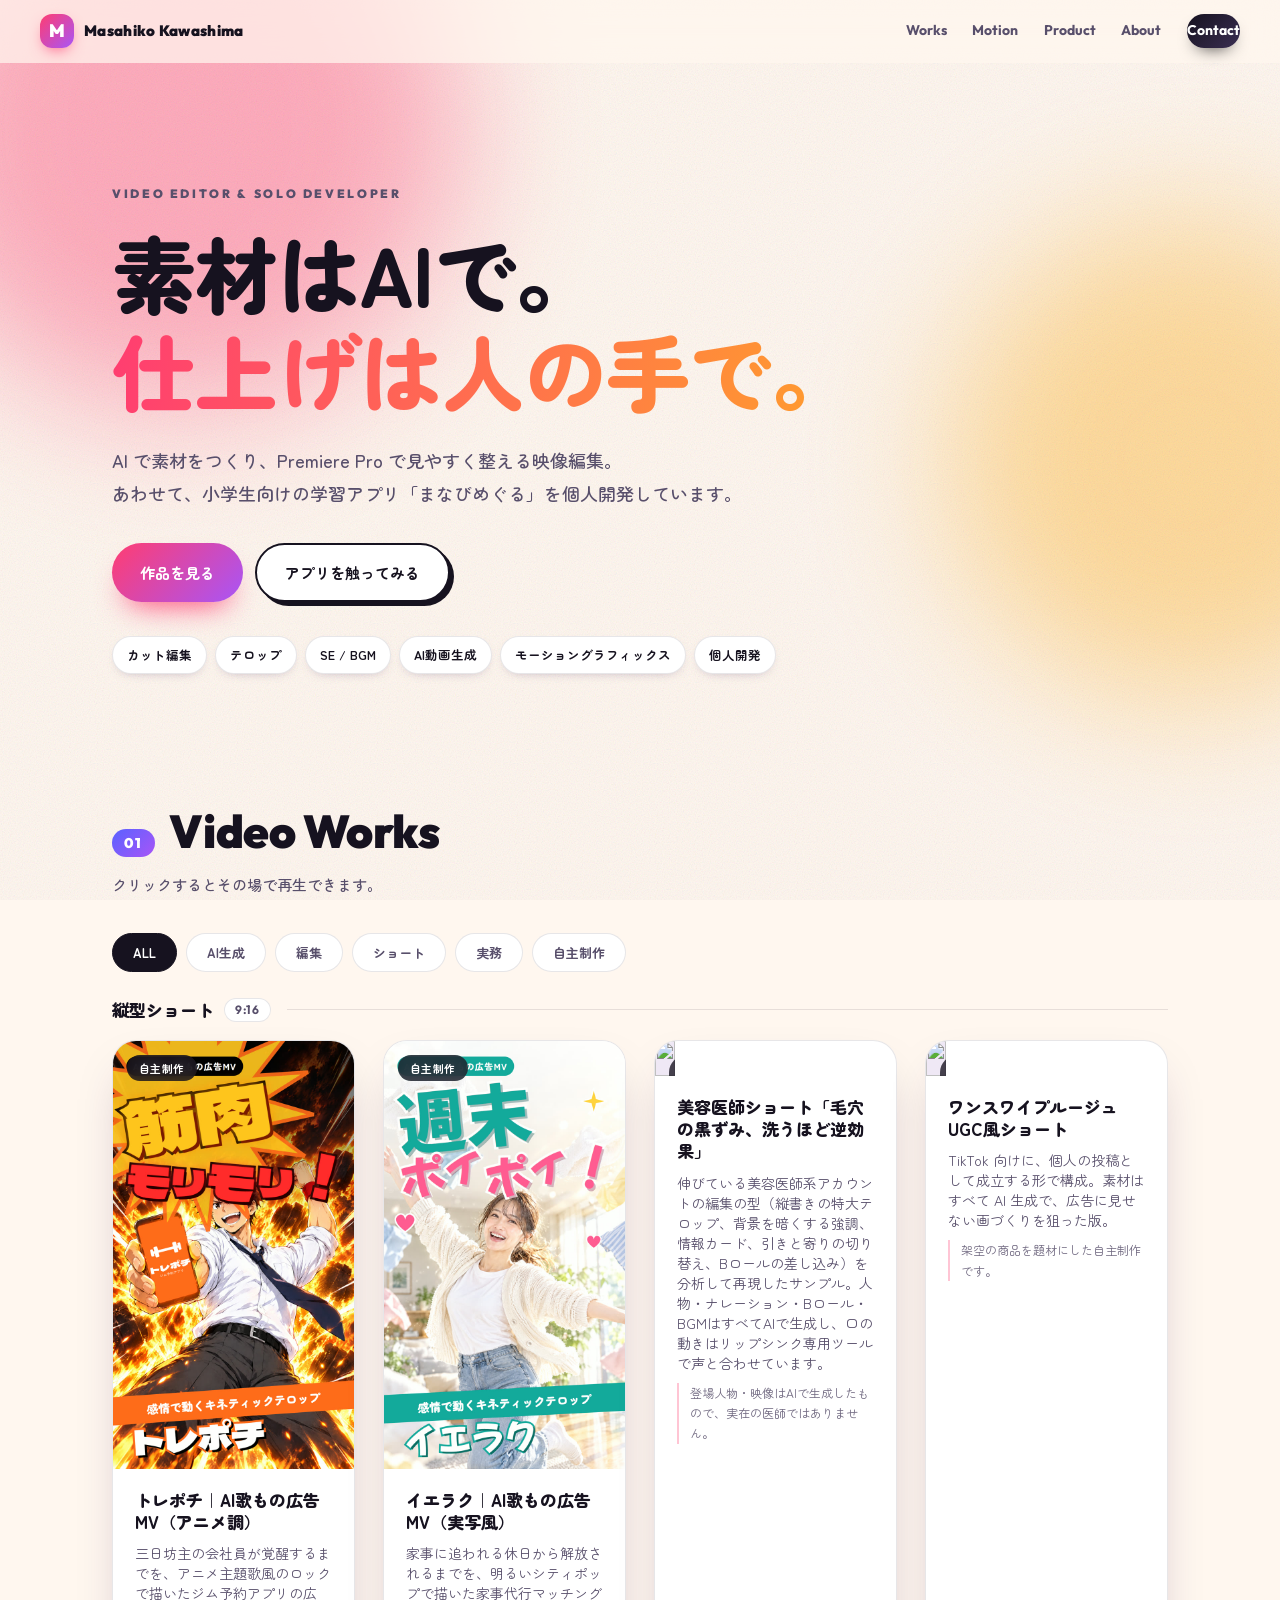
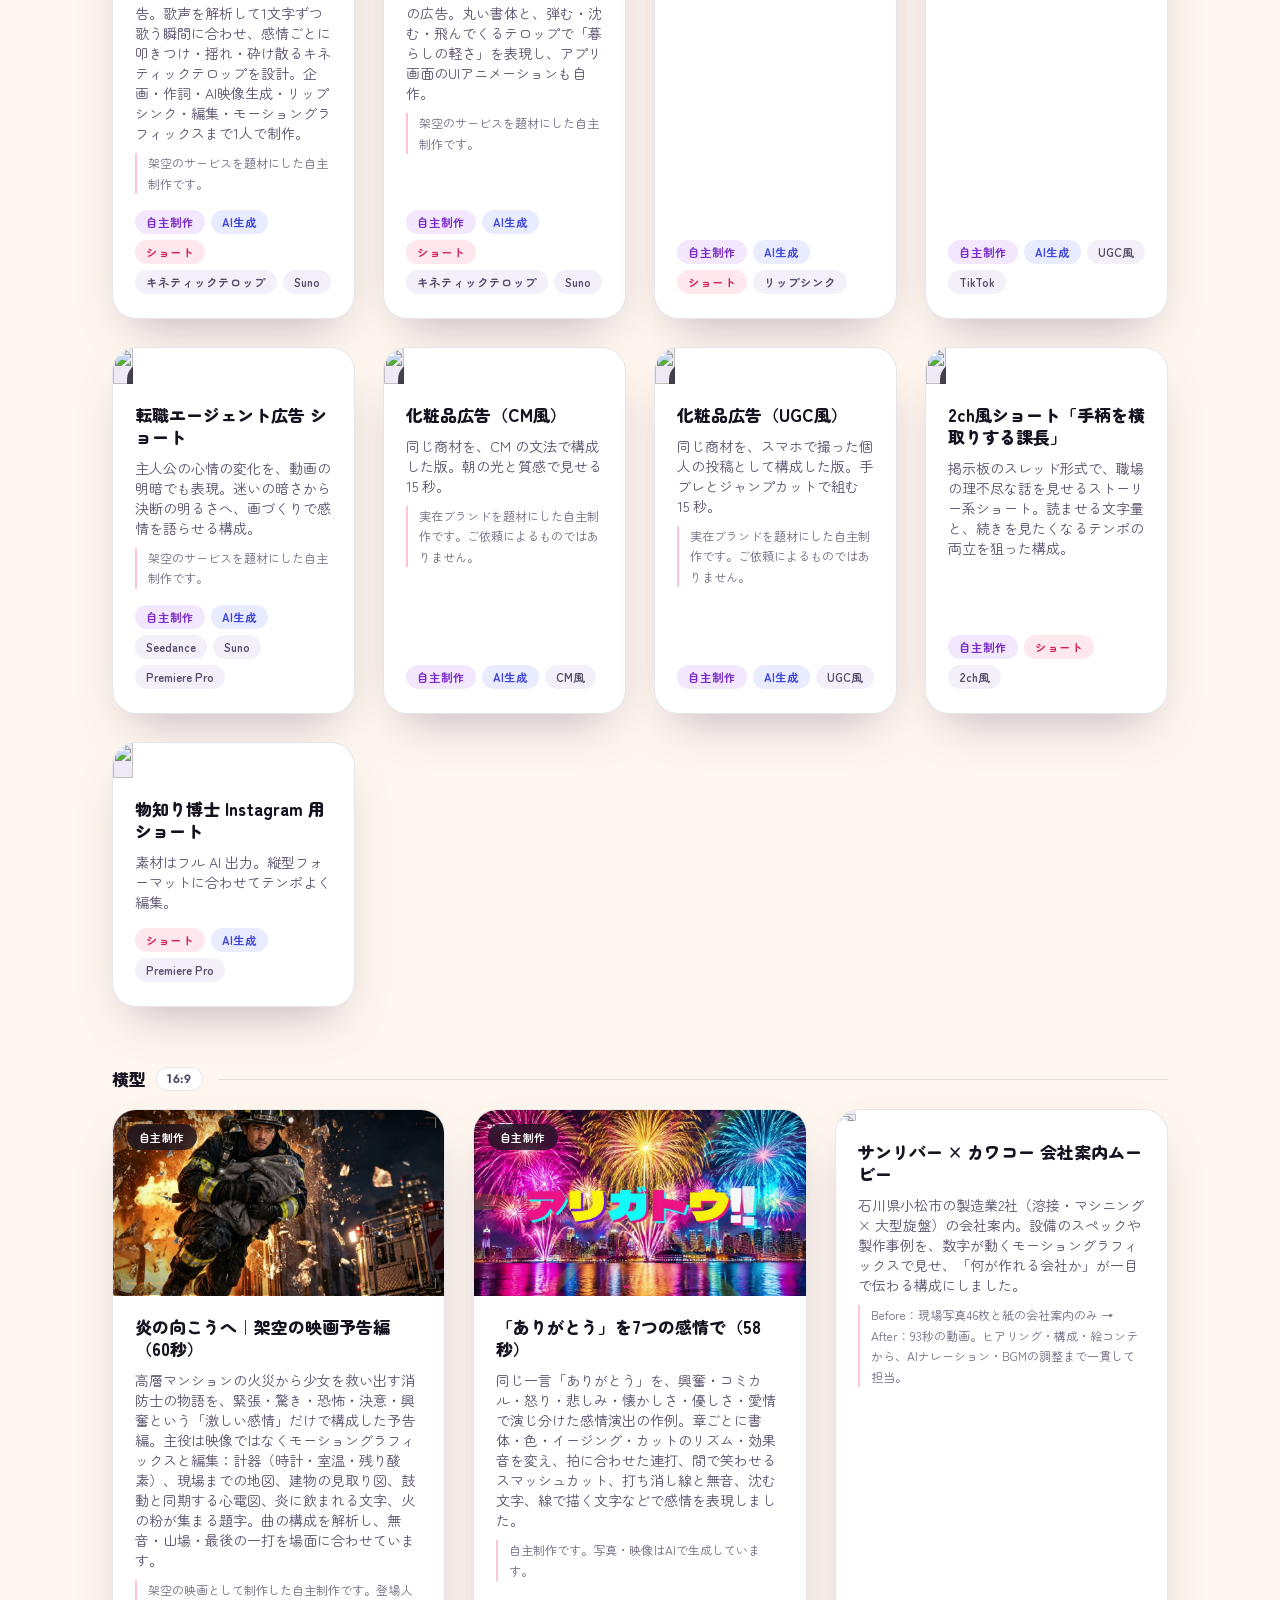
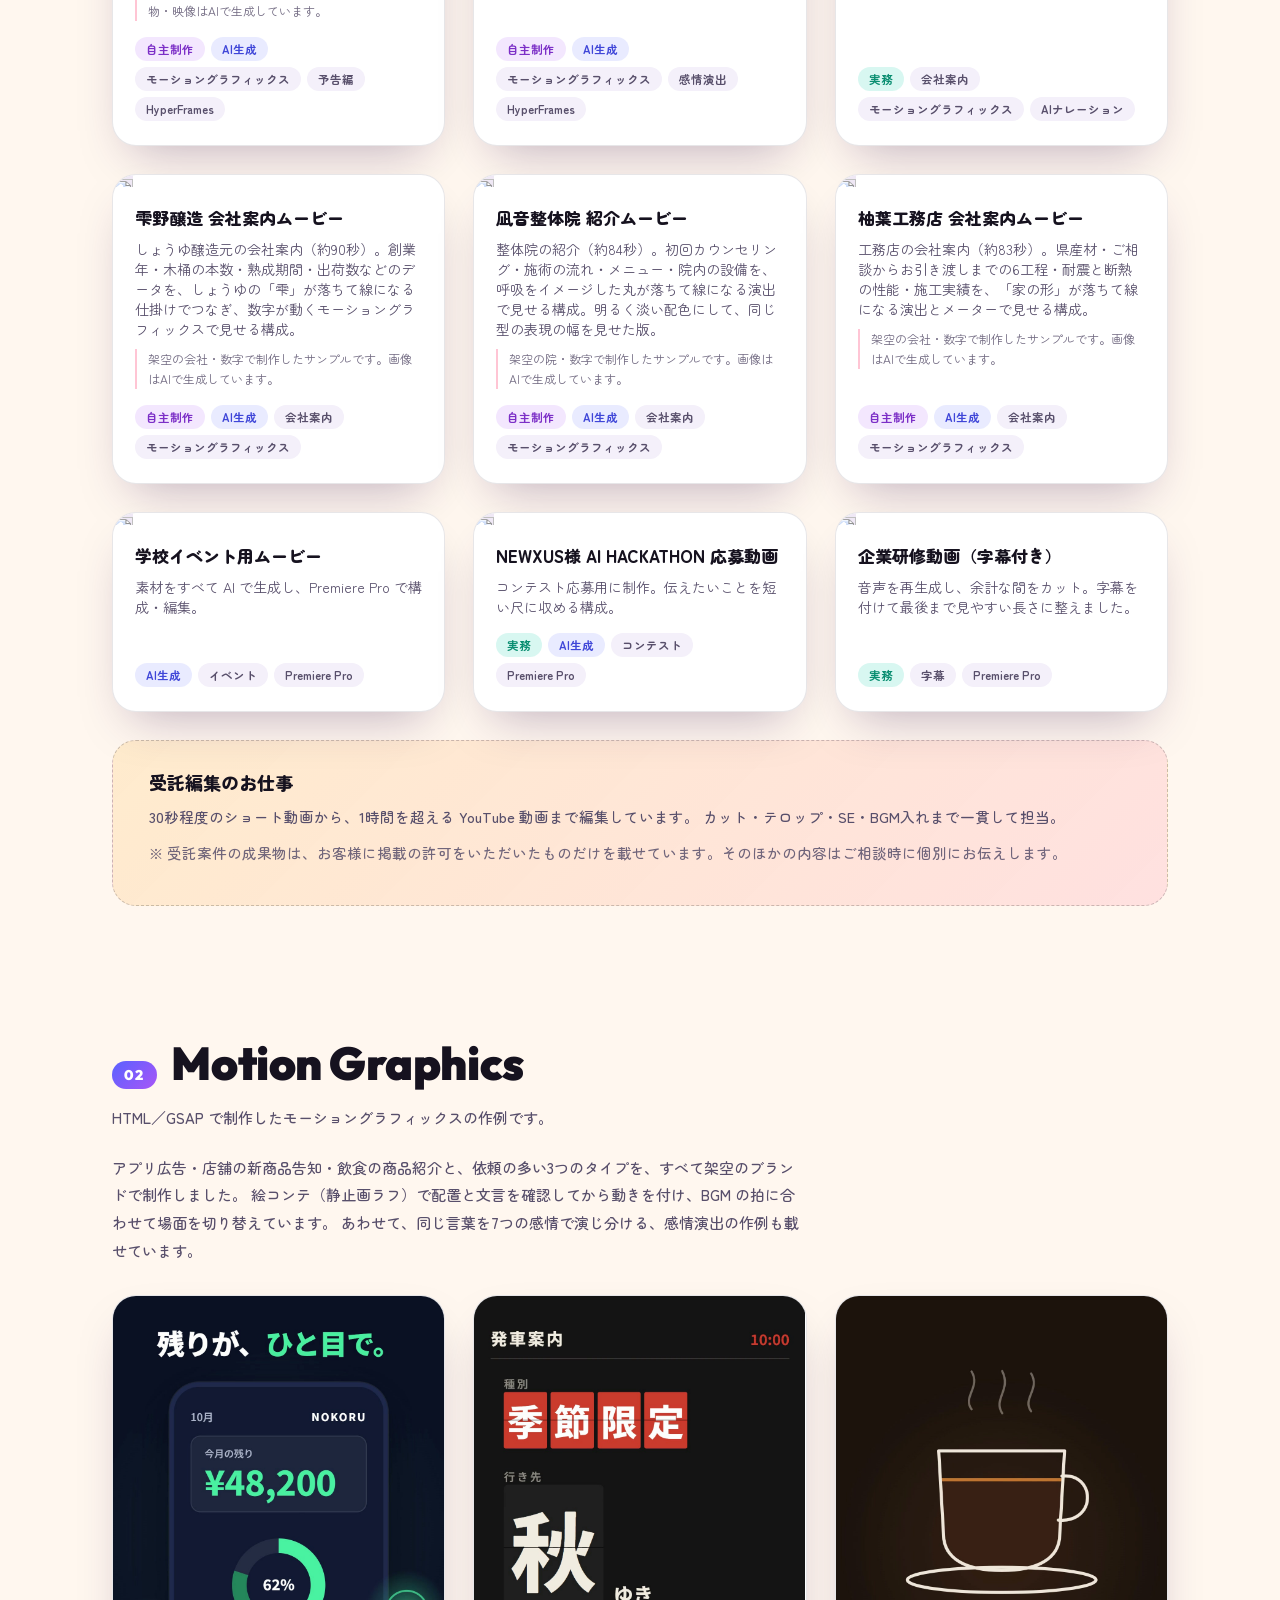
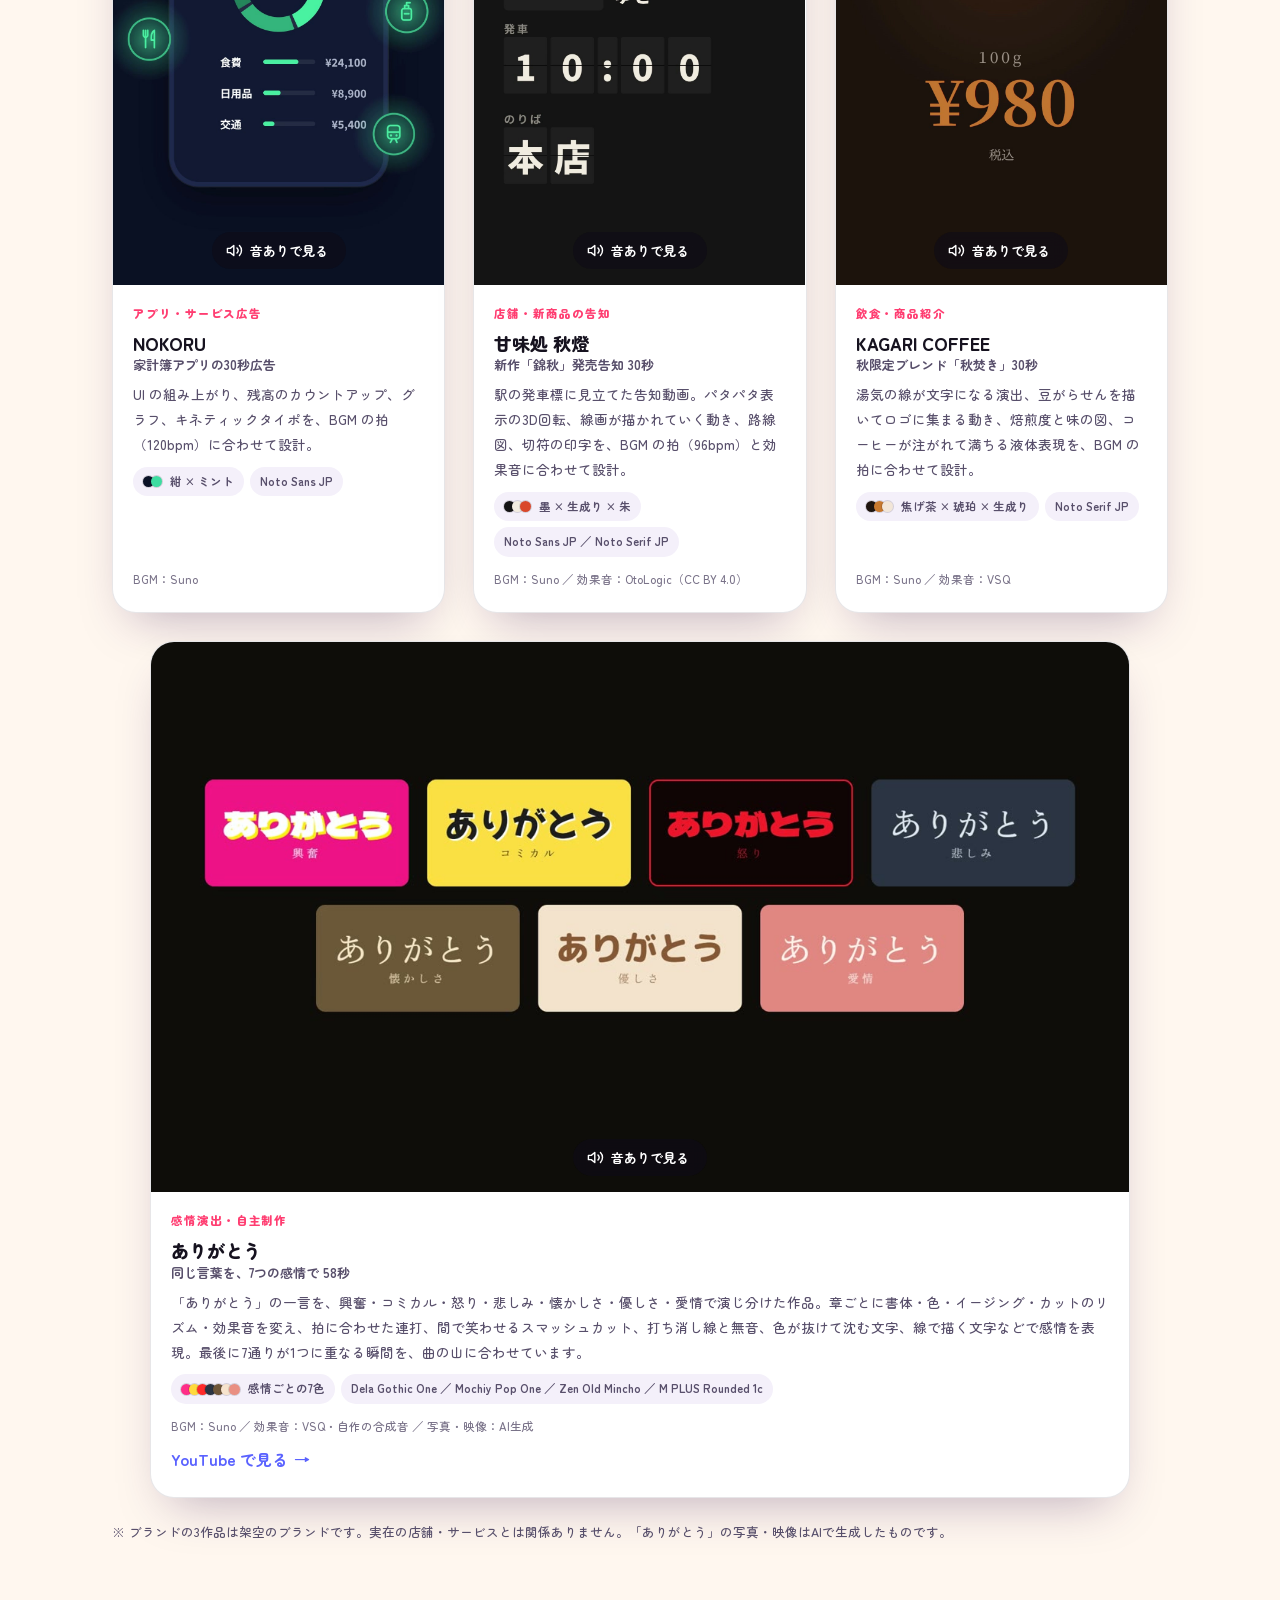
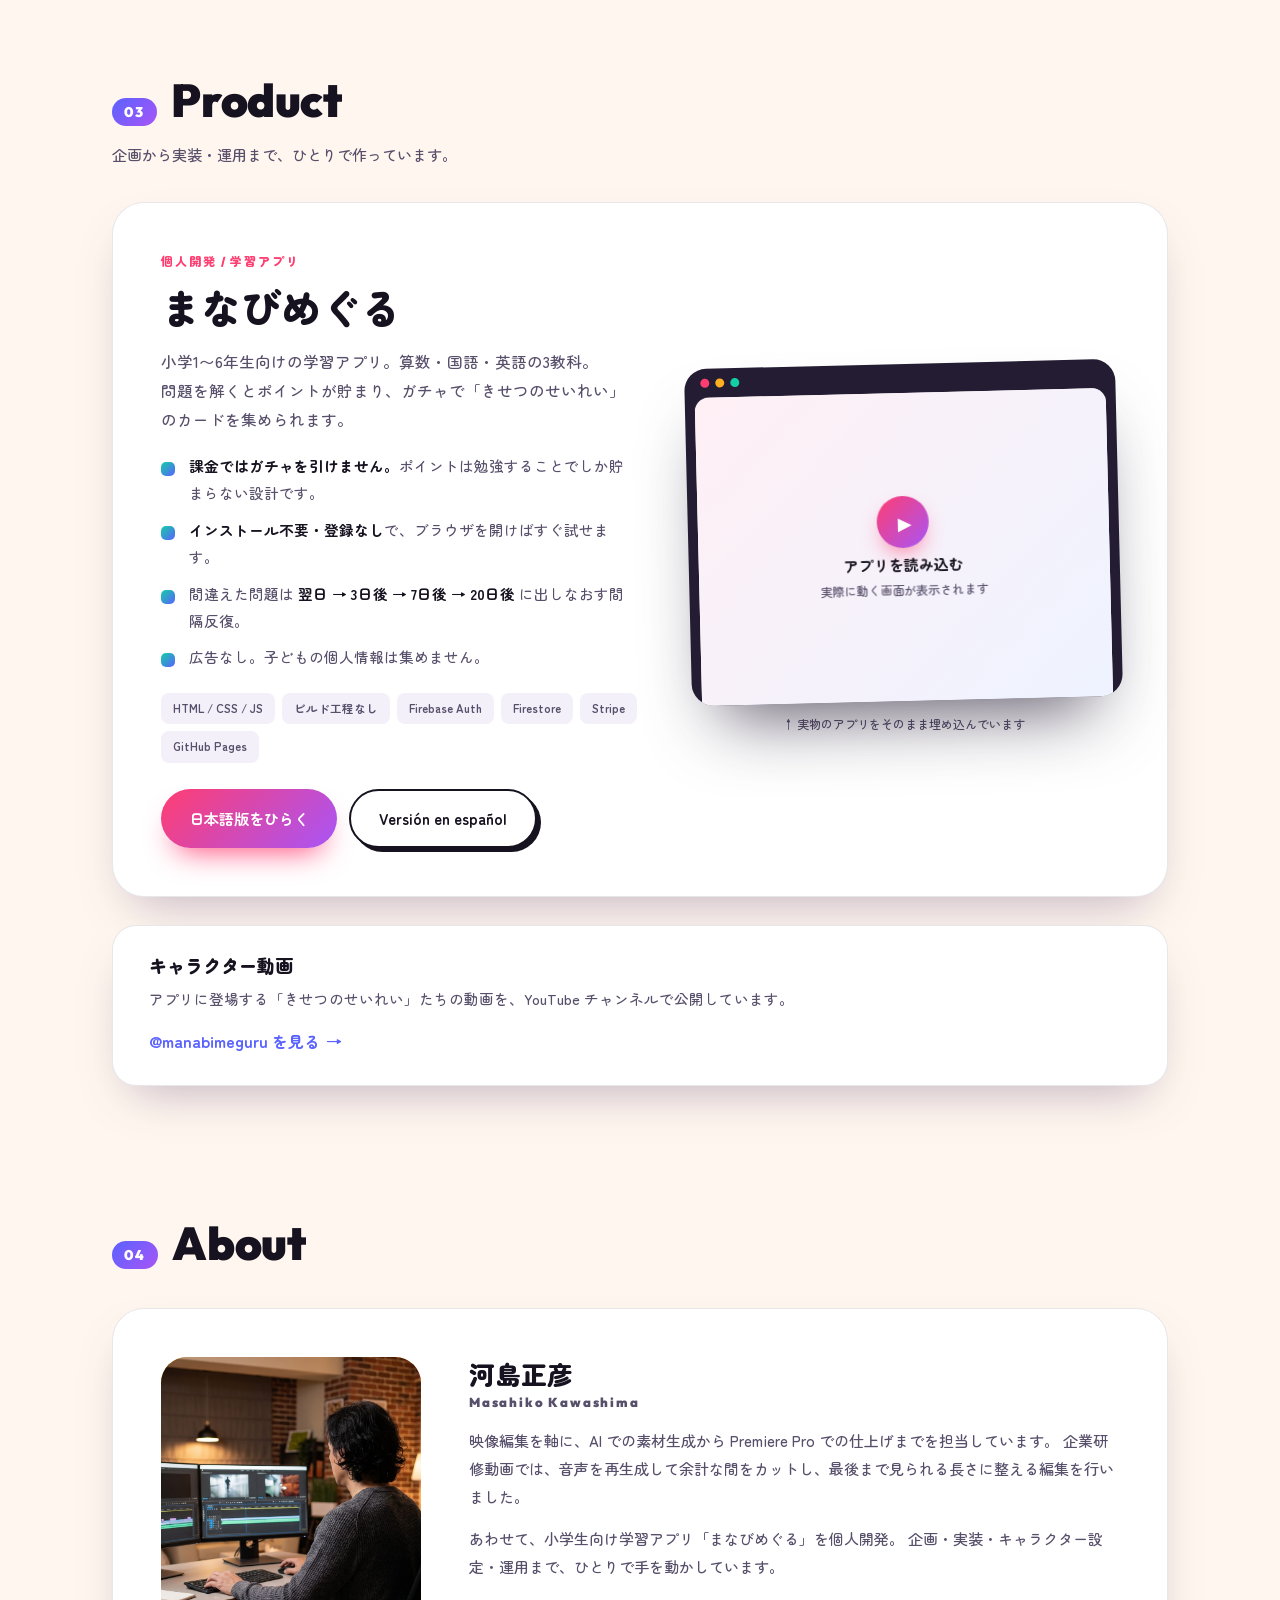
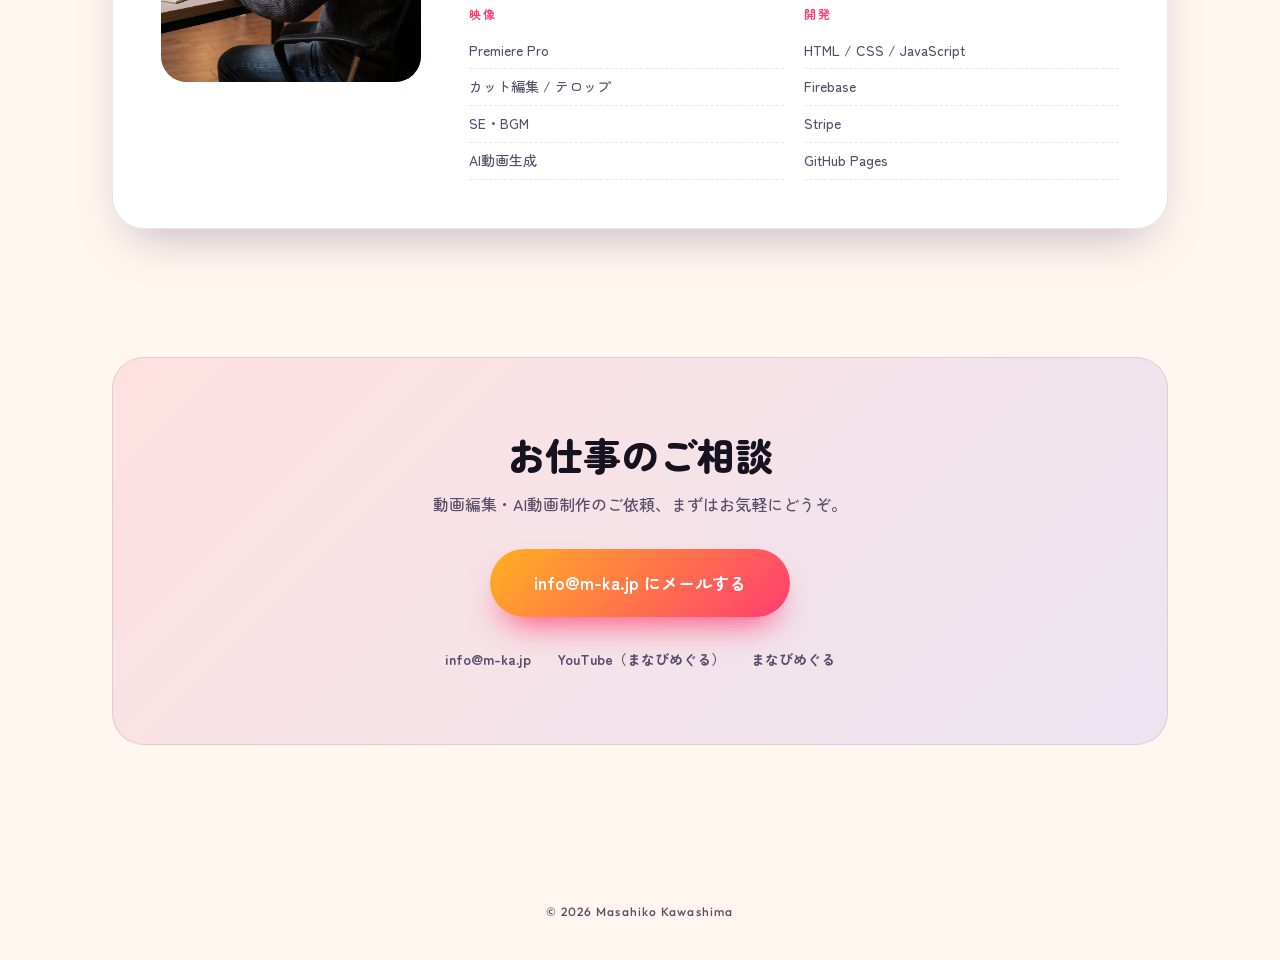
==== commit d698ffe9: "作品に『炎の向こうへ』予告編と「ありがとう」7つの感情（YouTube）を追加 Co-Authored-By: Claude Opus 5.5 <noreply@anthropic.com>" ====
--- a/index.html
+++ b/index.html
@@ -20,7 +20,7 @@
 <link rel="preconnect" href="https://fonts.googleapis.com">
 <link rel="preconnect" href="https://fonts.gstatic.com" crossorigin>
 <link href="https://fonts.googleapis.com/css2?family=Outfit:wght@500;700;900&family=Zen+Maru+Gothic:wght@500;700;900&display=swap" rel="stylesheet">
-<link rel="stylesheet" href="assets/styles.css?v=20261019a">
+<link rel="stylesheet" href="assets/styles.css?v=20261020a">
 <link rel="icon" href="data:image/svg+xml,<svg xmlns='http://www.w3.org/2000/svg' viewBox='0 0 100 100'><text y='.9em' font-size='90'>🎬</text></svg>">
 </head>
 <body>
@@ -169,6 +169,7 @@
             <li>Dela Gothic One ／ Mochiy Pop One ／ Zen Old Mincho ／ M PLUS Rounded 1c</li>
           </ul>
           <p class="mg-credit">BGM：Suno ／ 効果音：VSQ・自作の合成音 ／ 写真・映像：AI生成</p>
+          <a class="link-arrow" href="https://youtu.be/cq1PoIJ06UA" target="_blank" rel="noopener">YouTube で見る</a>
         </div>
       </article>
     </div>
@@ -282,6 +283,6 @@
   <div class="modal-box" id="modal-box"></div>
 </div>
 
-<script src="assets/app.js?v=20261019a"></script>
+<script src="assets/app.js?v=20261020a"></script>
 </body>
 </html>
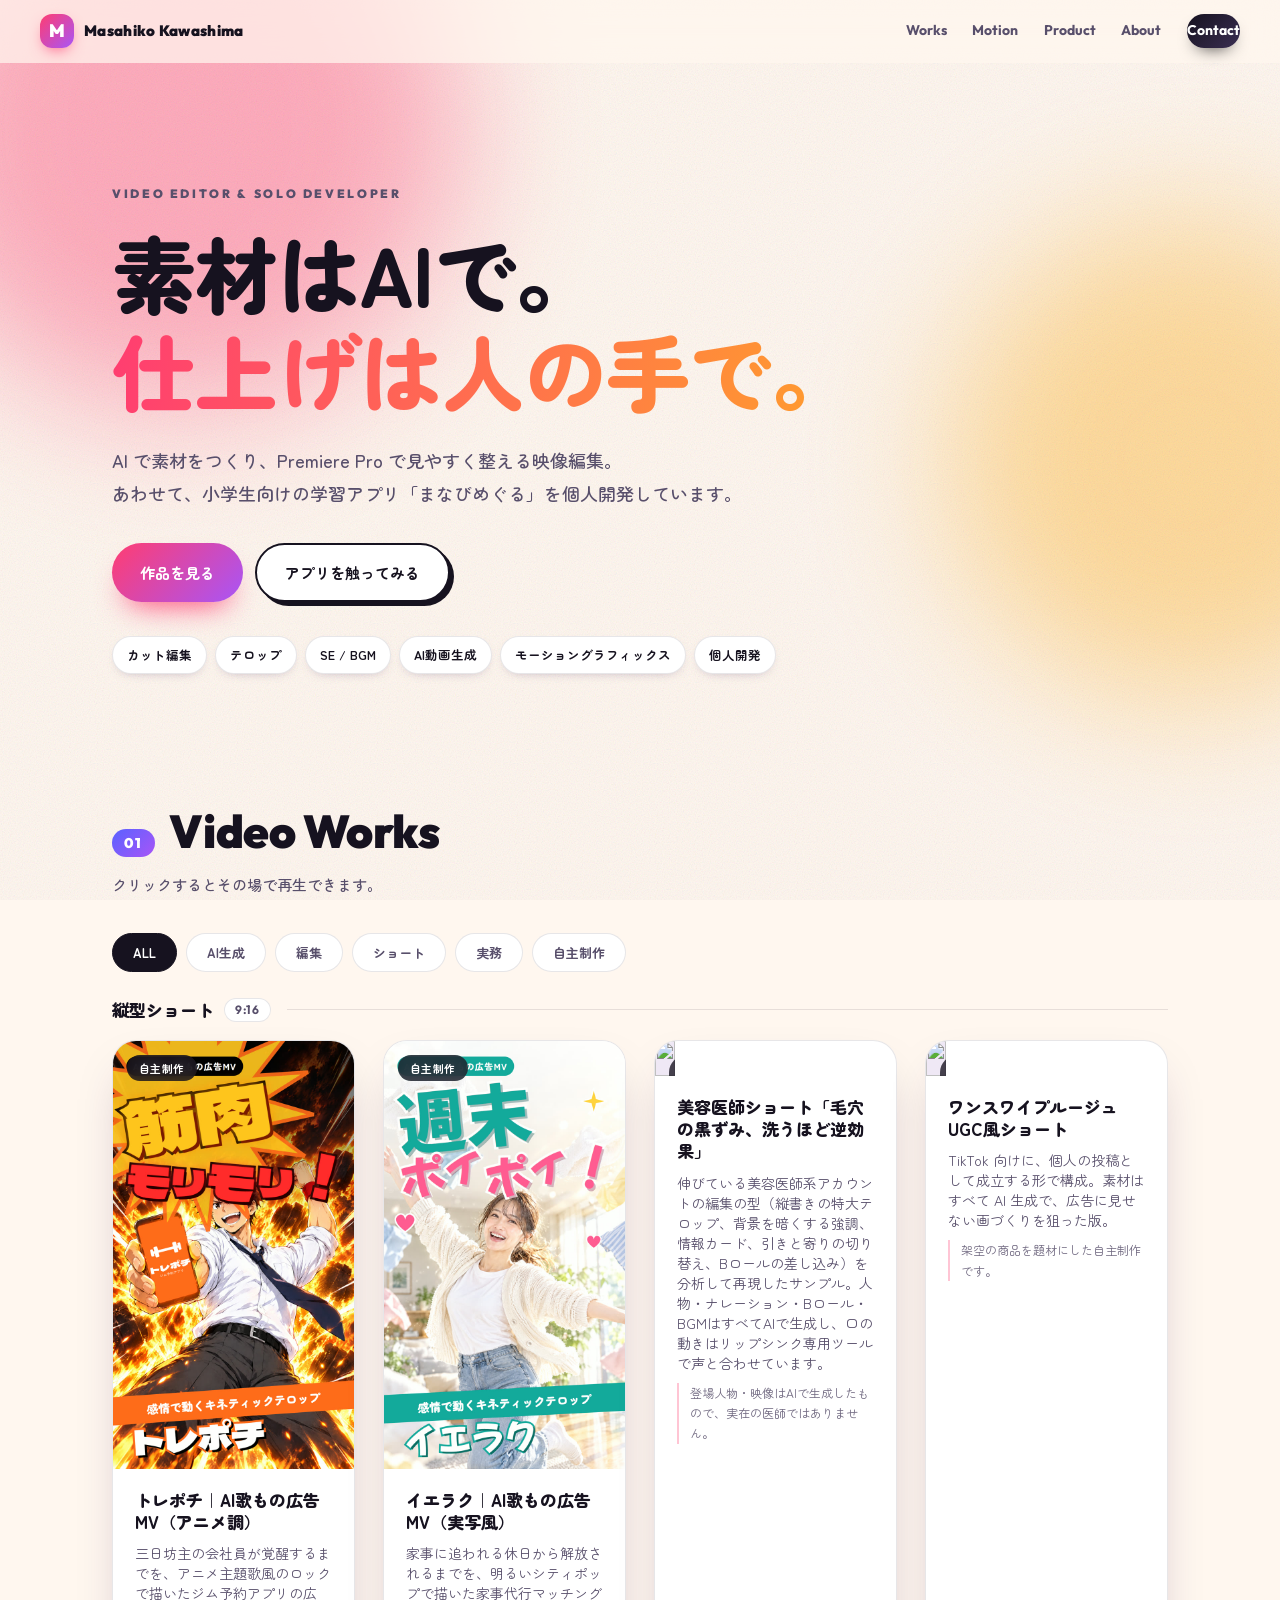
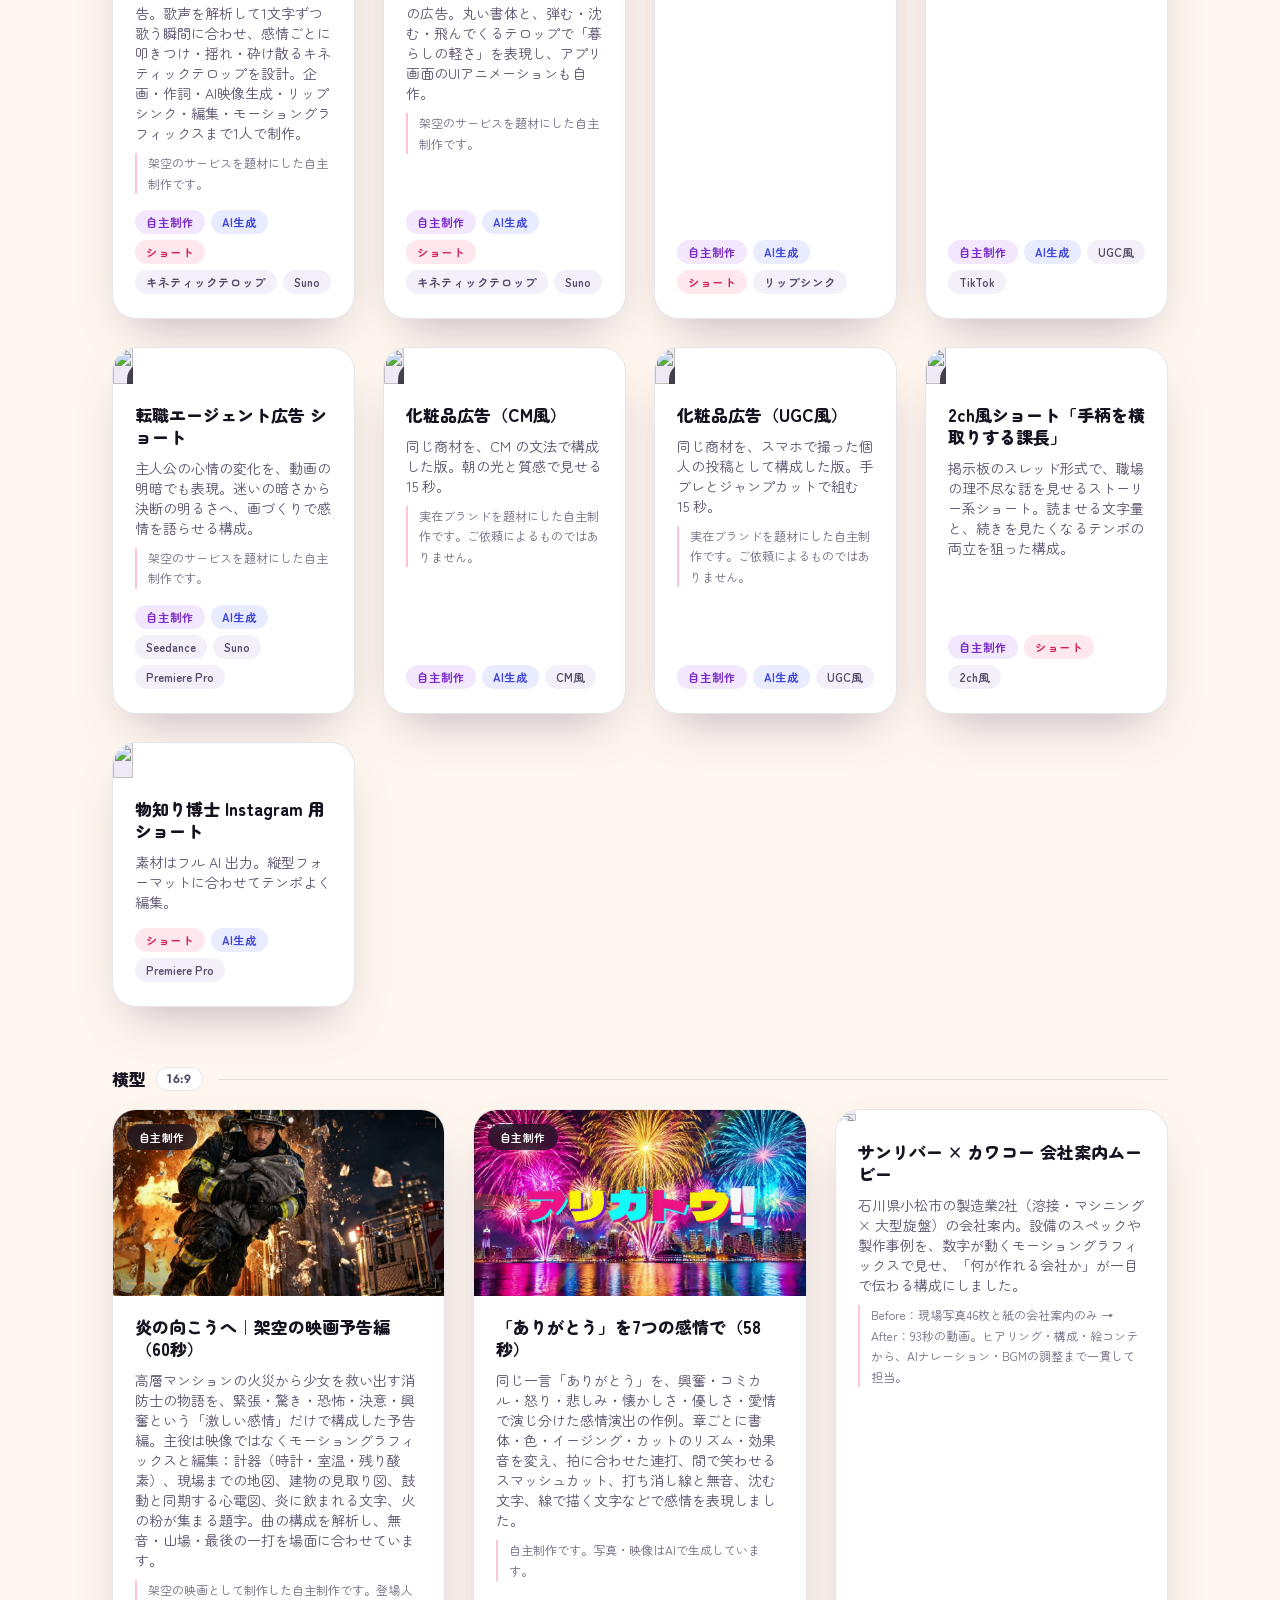
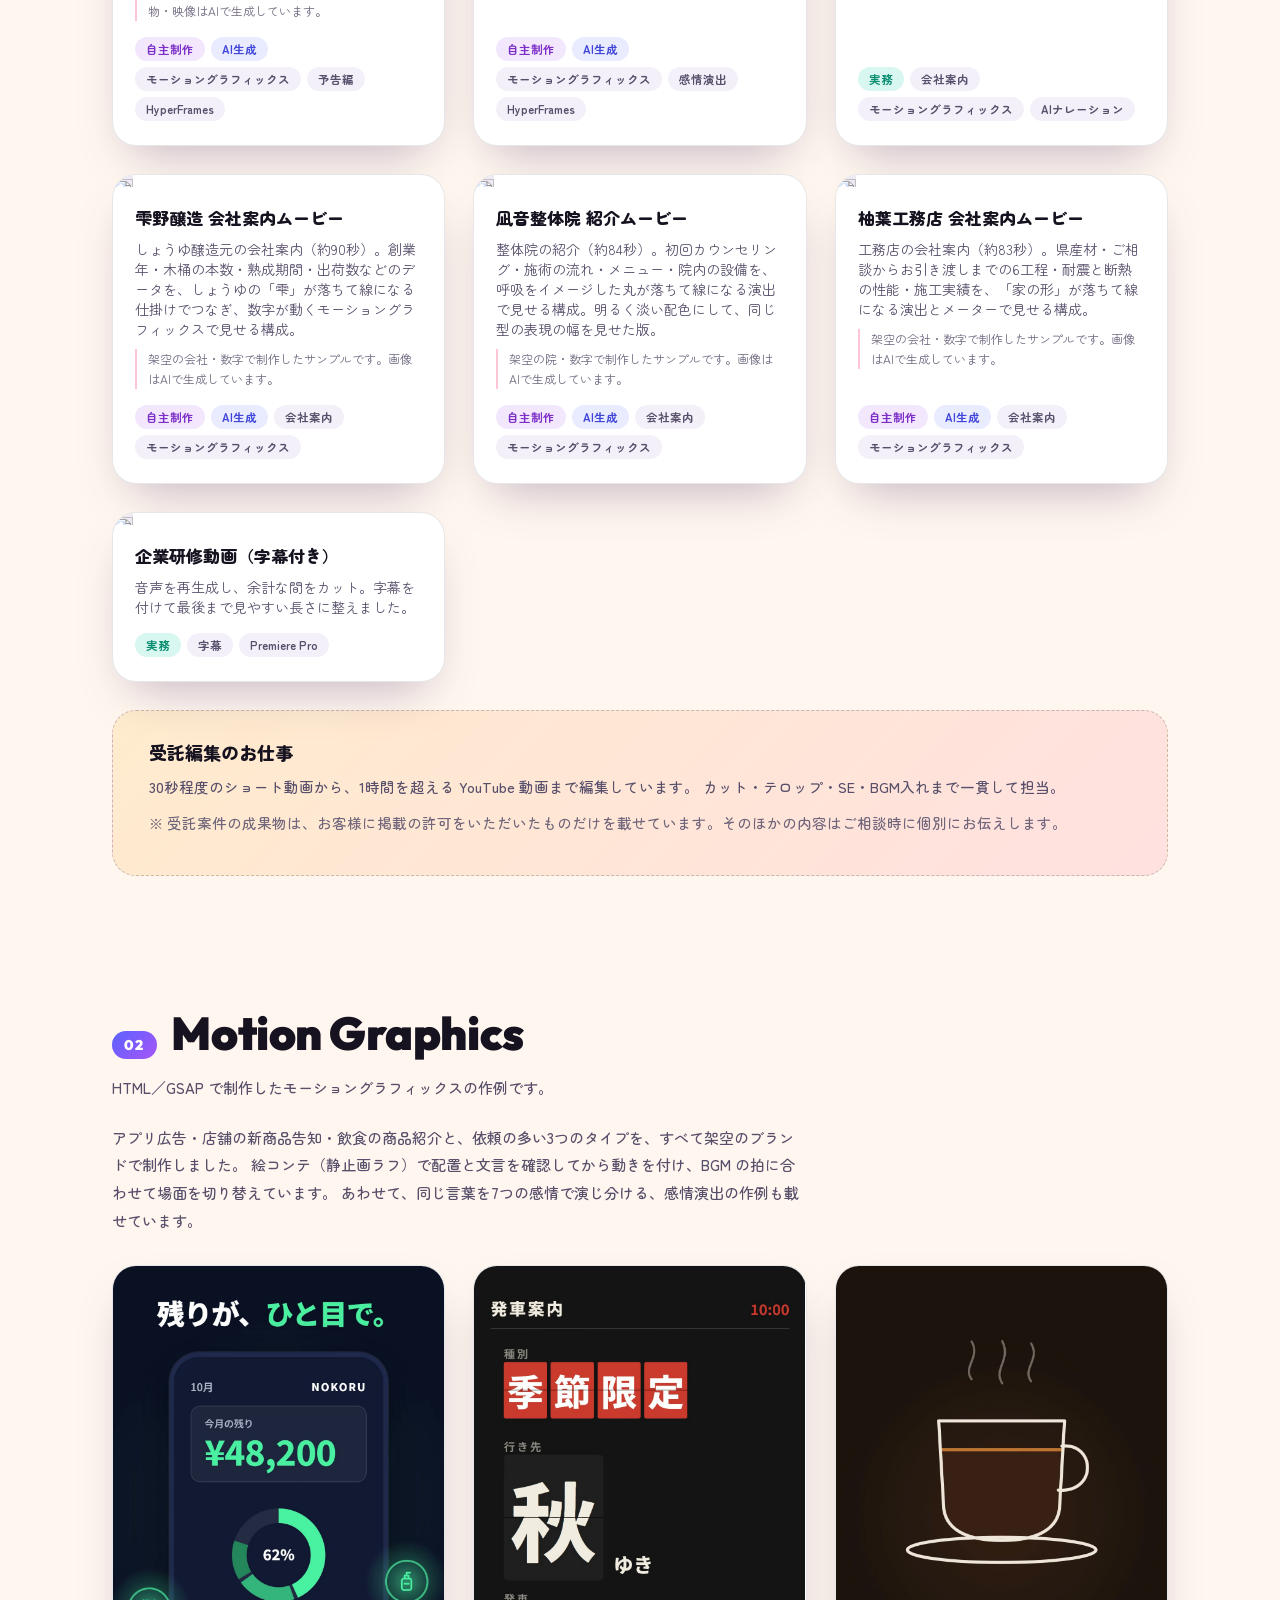
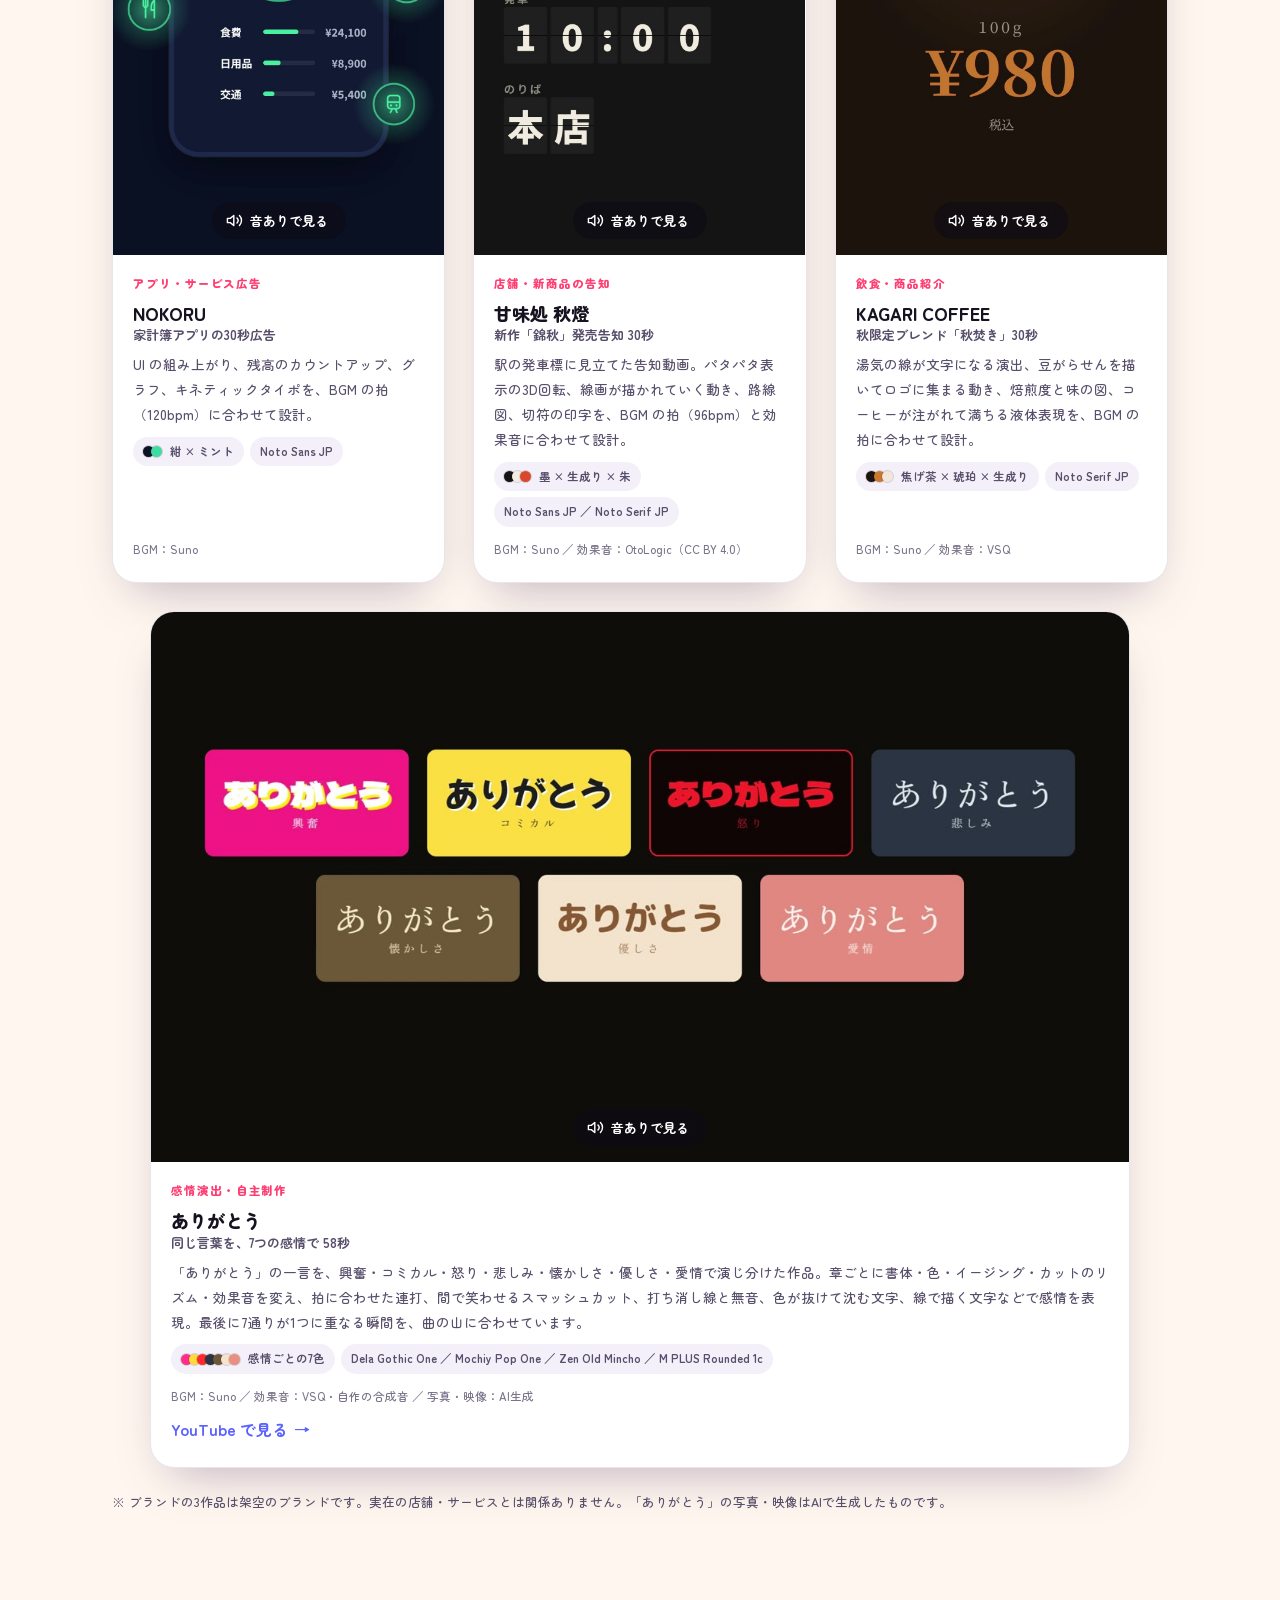
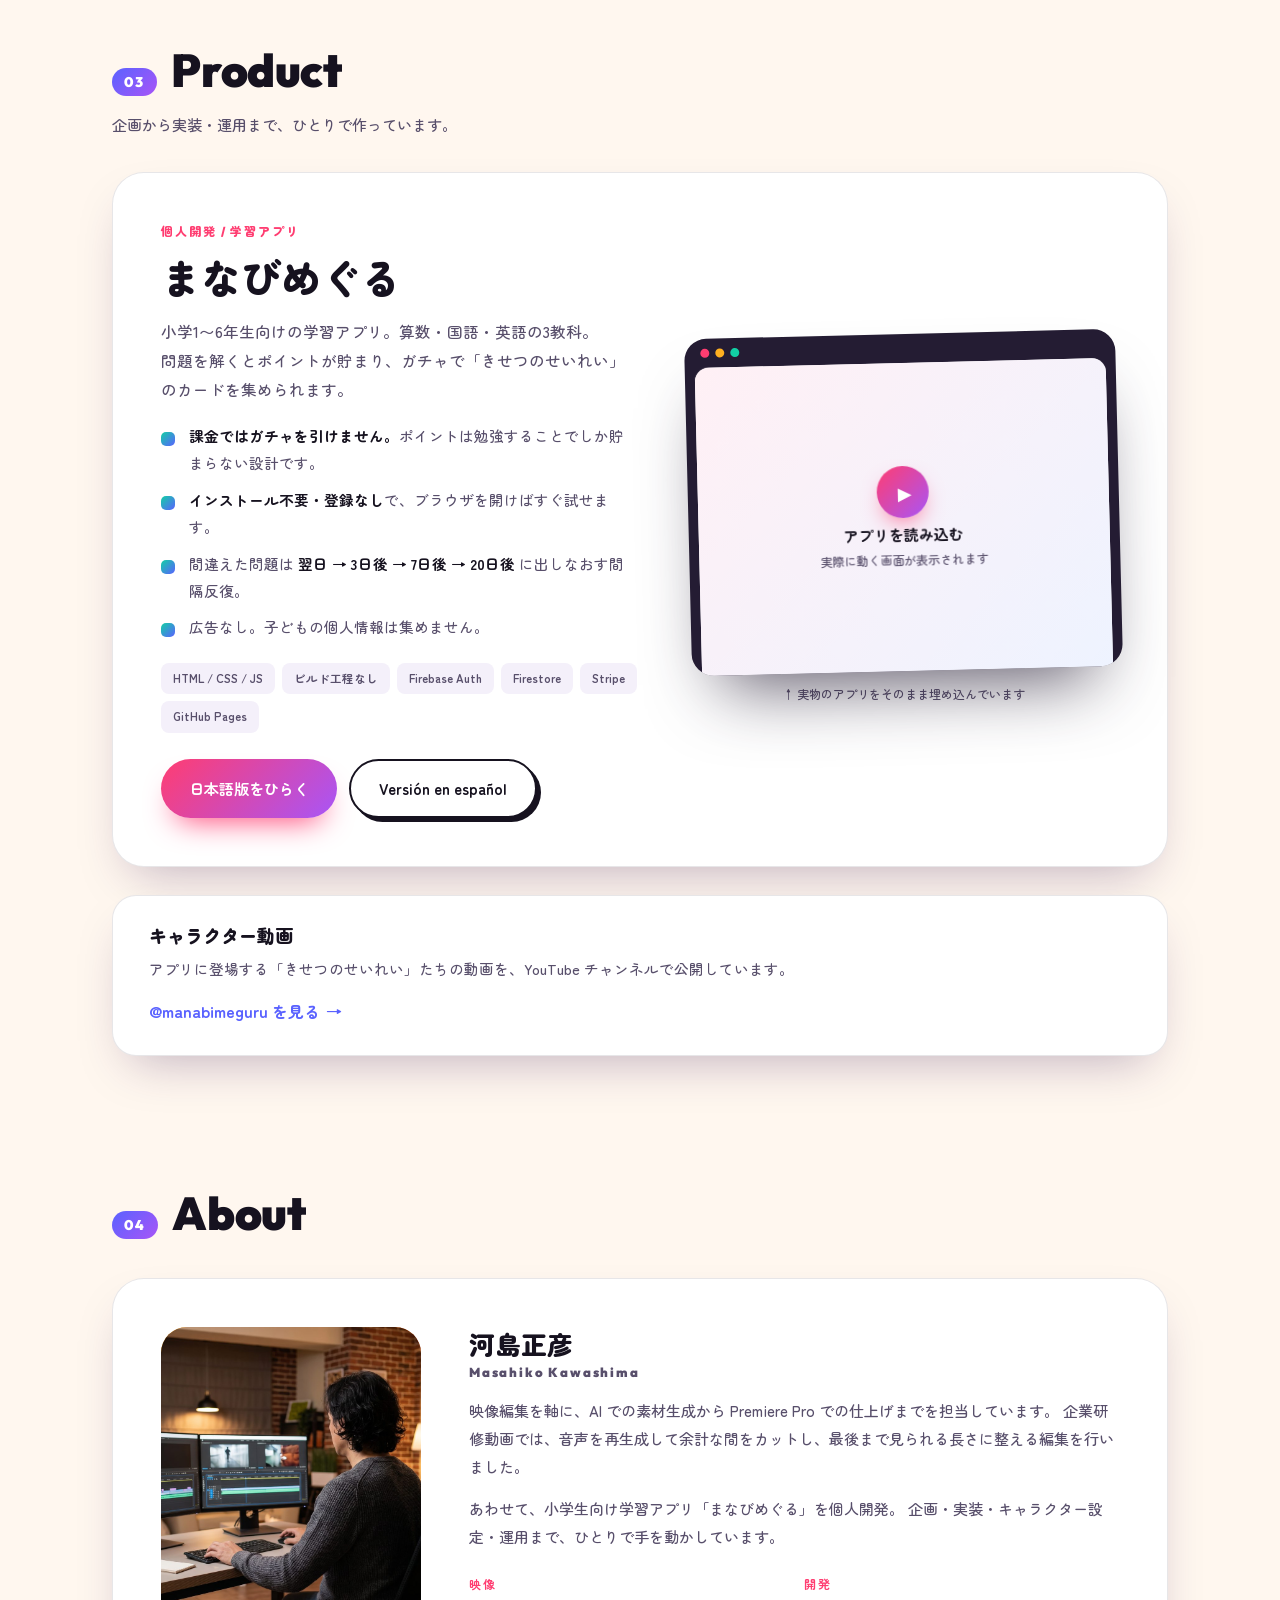
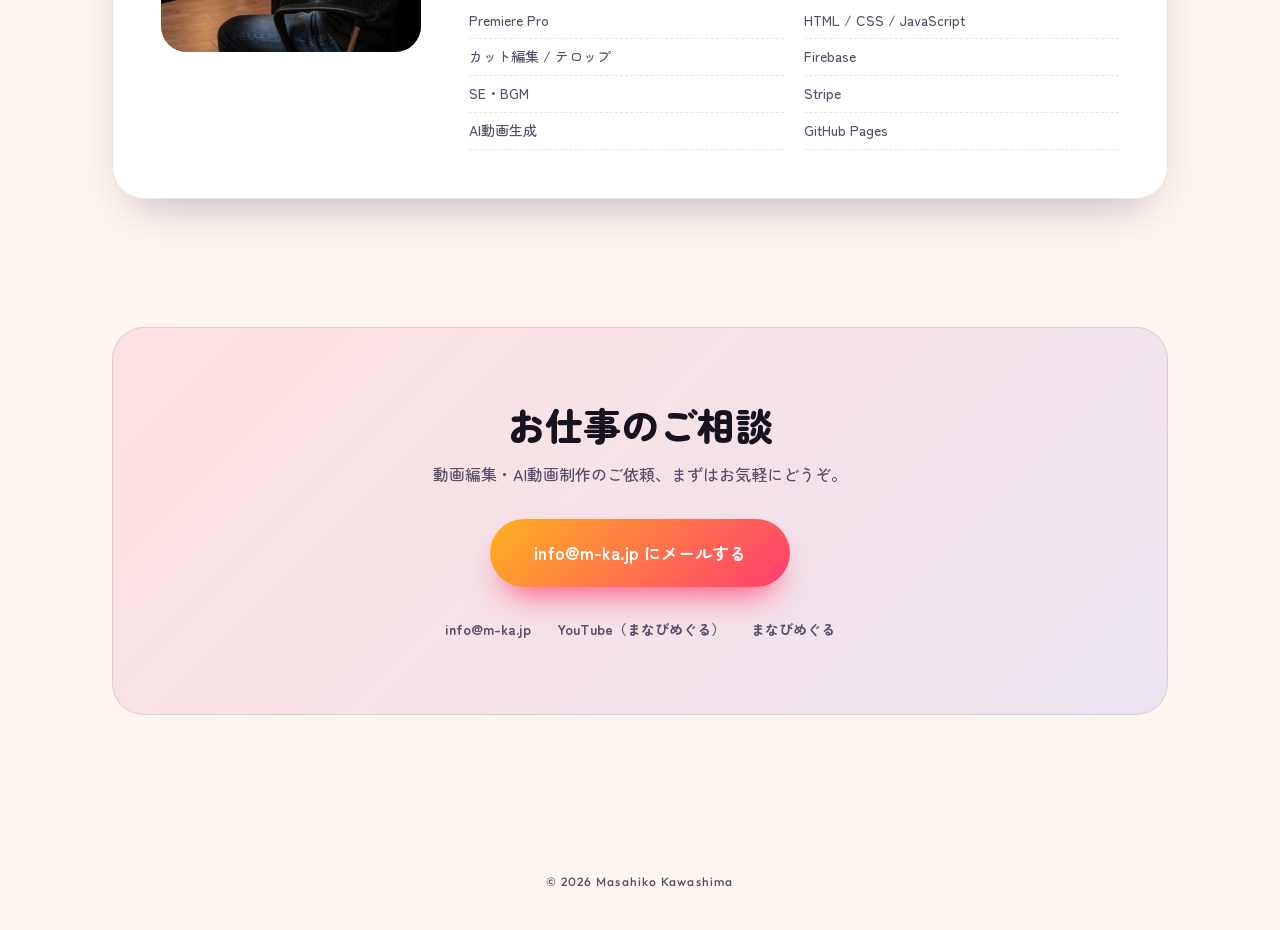
==== commit 4a3852f8: "初期の作品2本（学校イベント用ムービー・AI HACKATHON 応募動画）を掲載から外す Co-Authored-By: Claude Opus 5.5 <noreply@anthropic.com" ====
--- a/index.html
+++ b/index.html
@@ -283,6 +283,6 @@
   <div class="modal-box" id="modal-box"></div>
 </div>
 
-<script src="assets/app.js?v=20261020a"></script>
+<script src="assets/app.js?v=20261021a"></script>
 </body>
 </html>
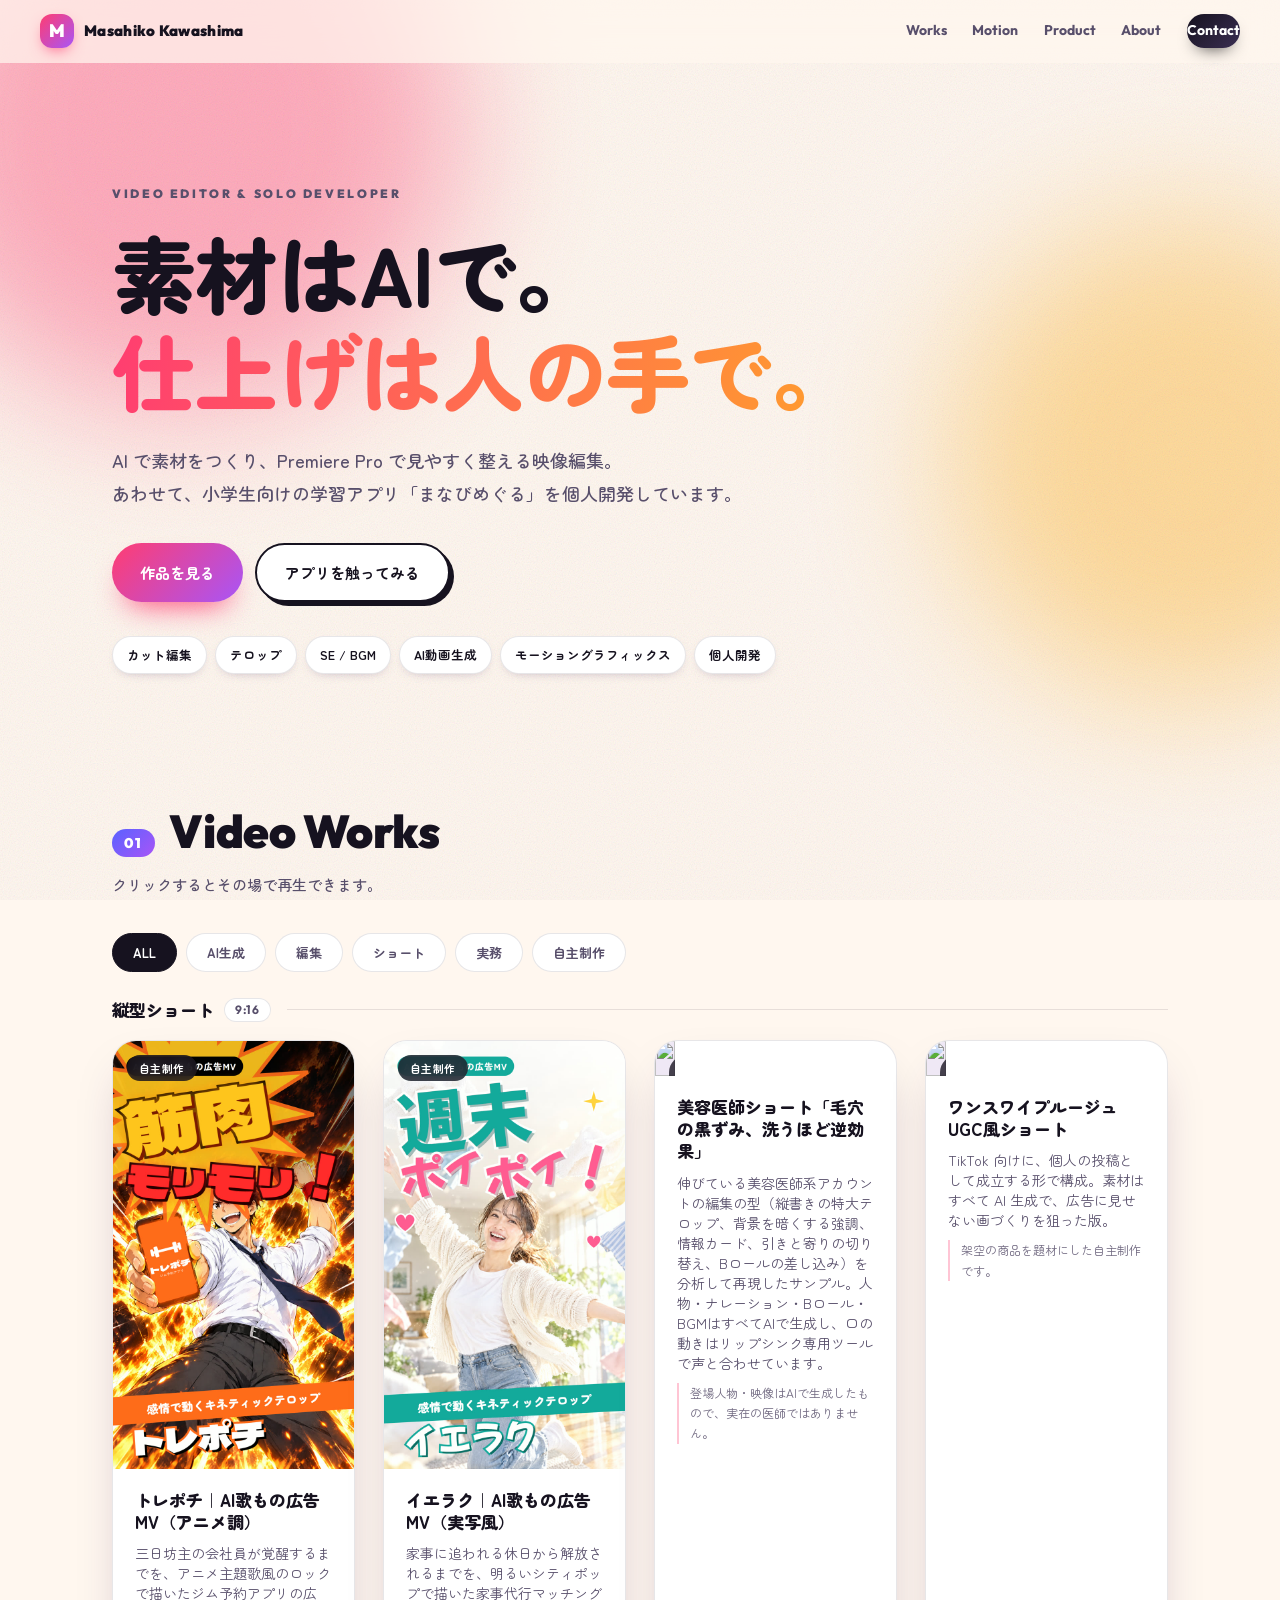
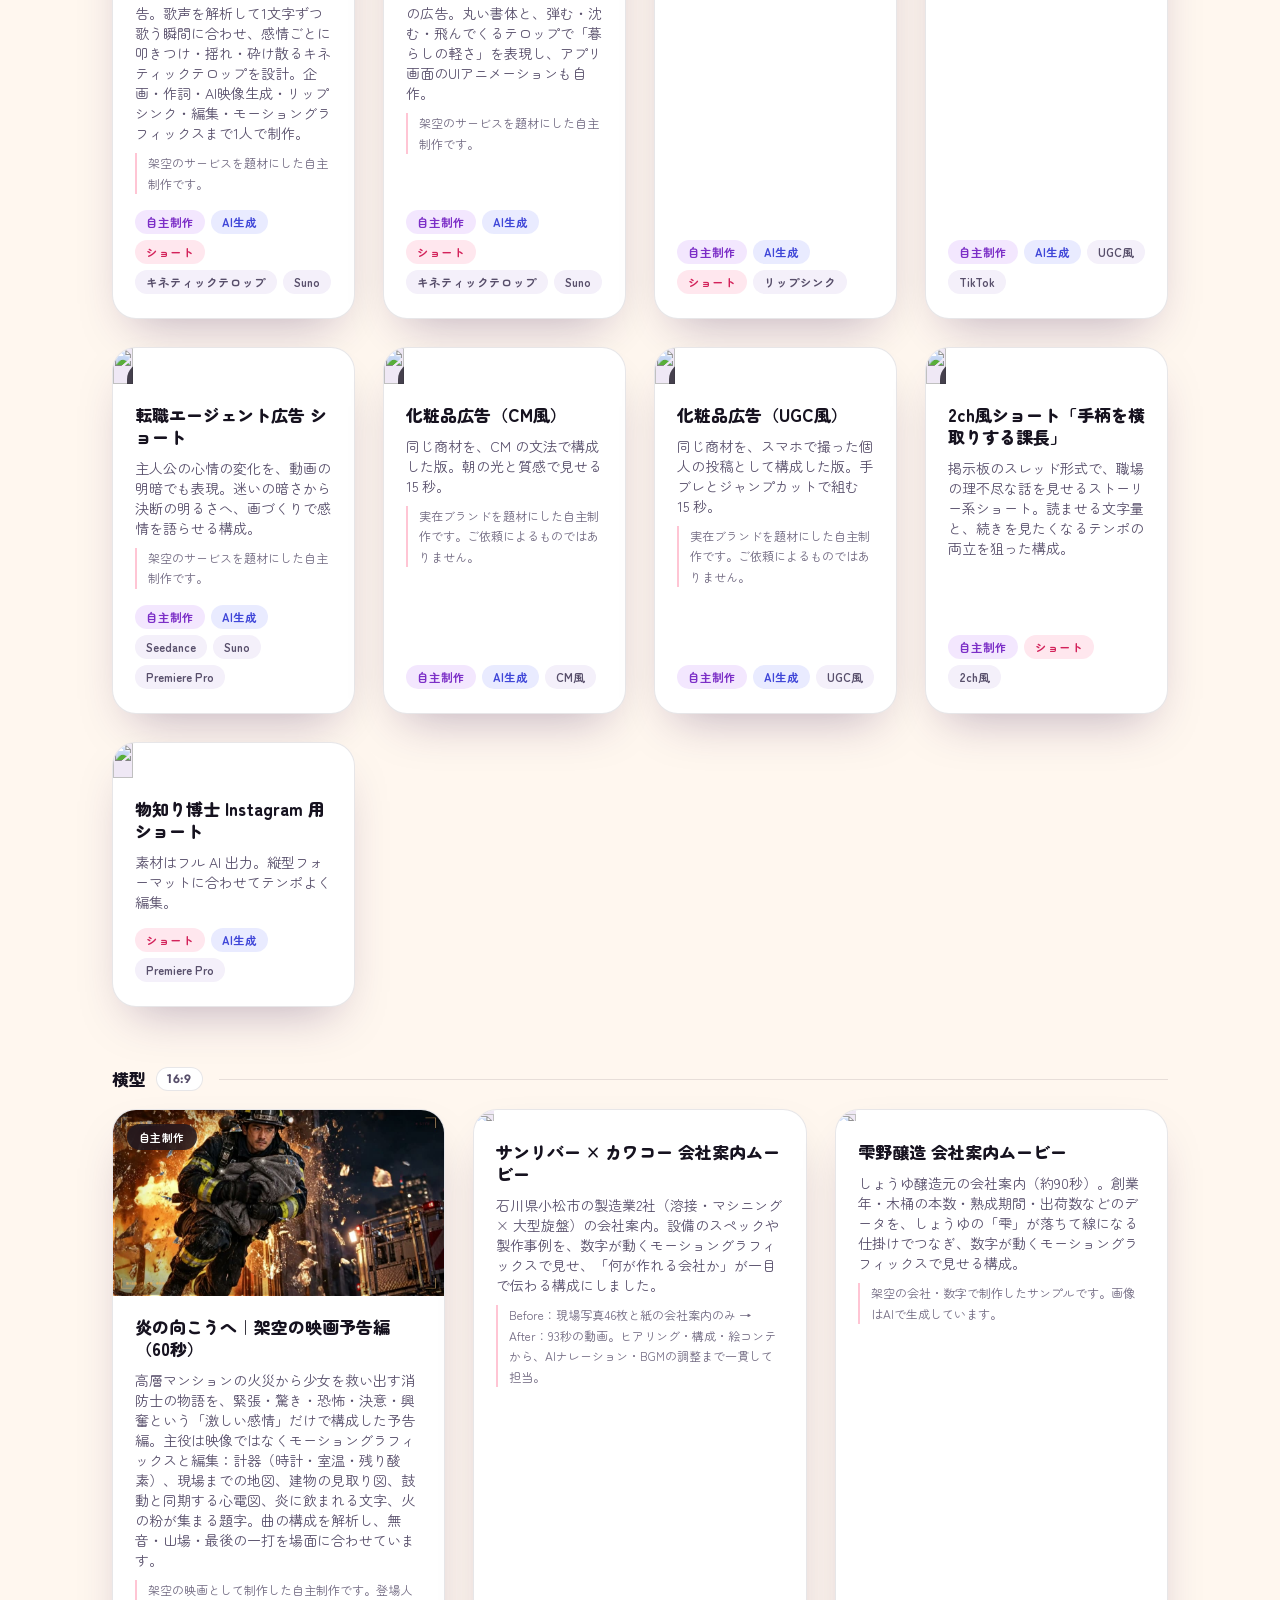
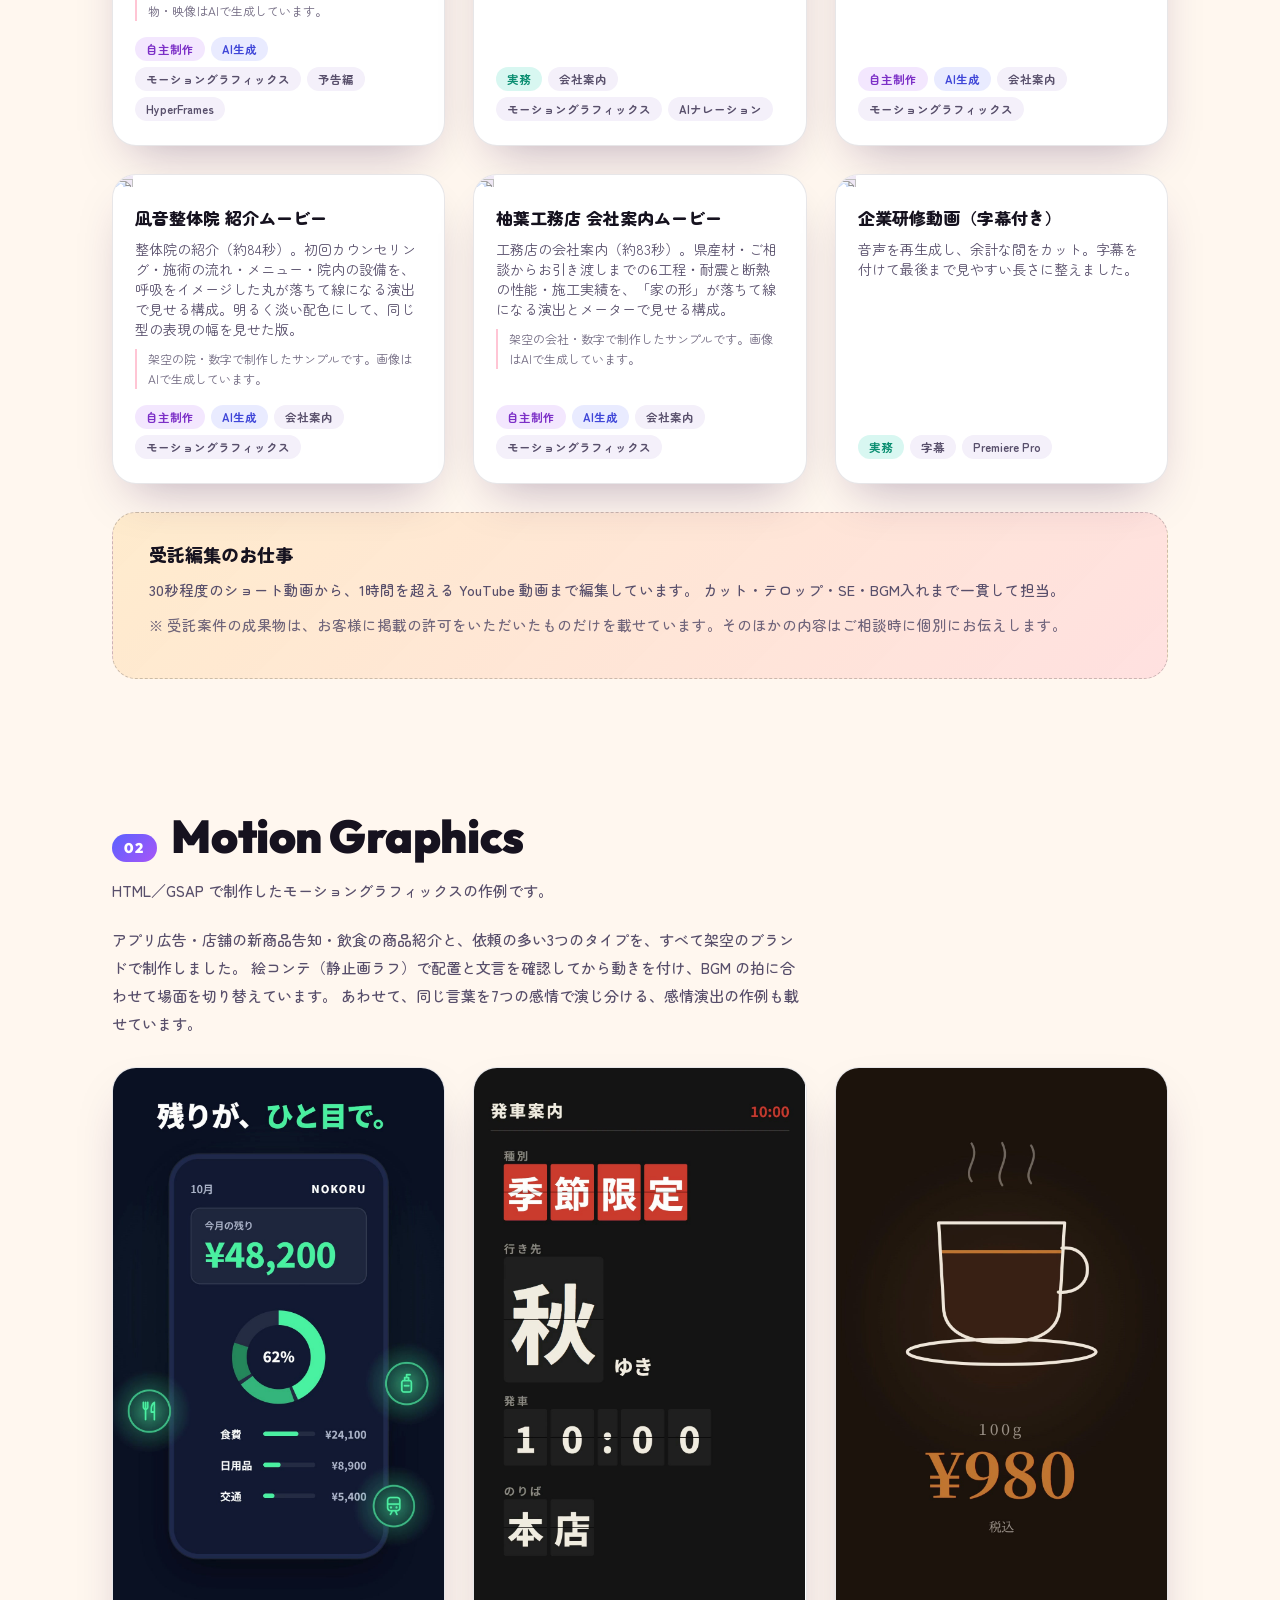
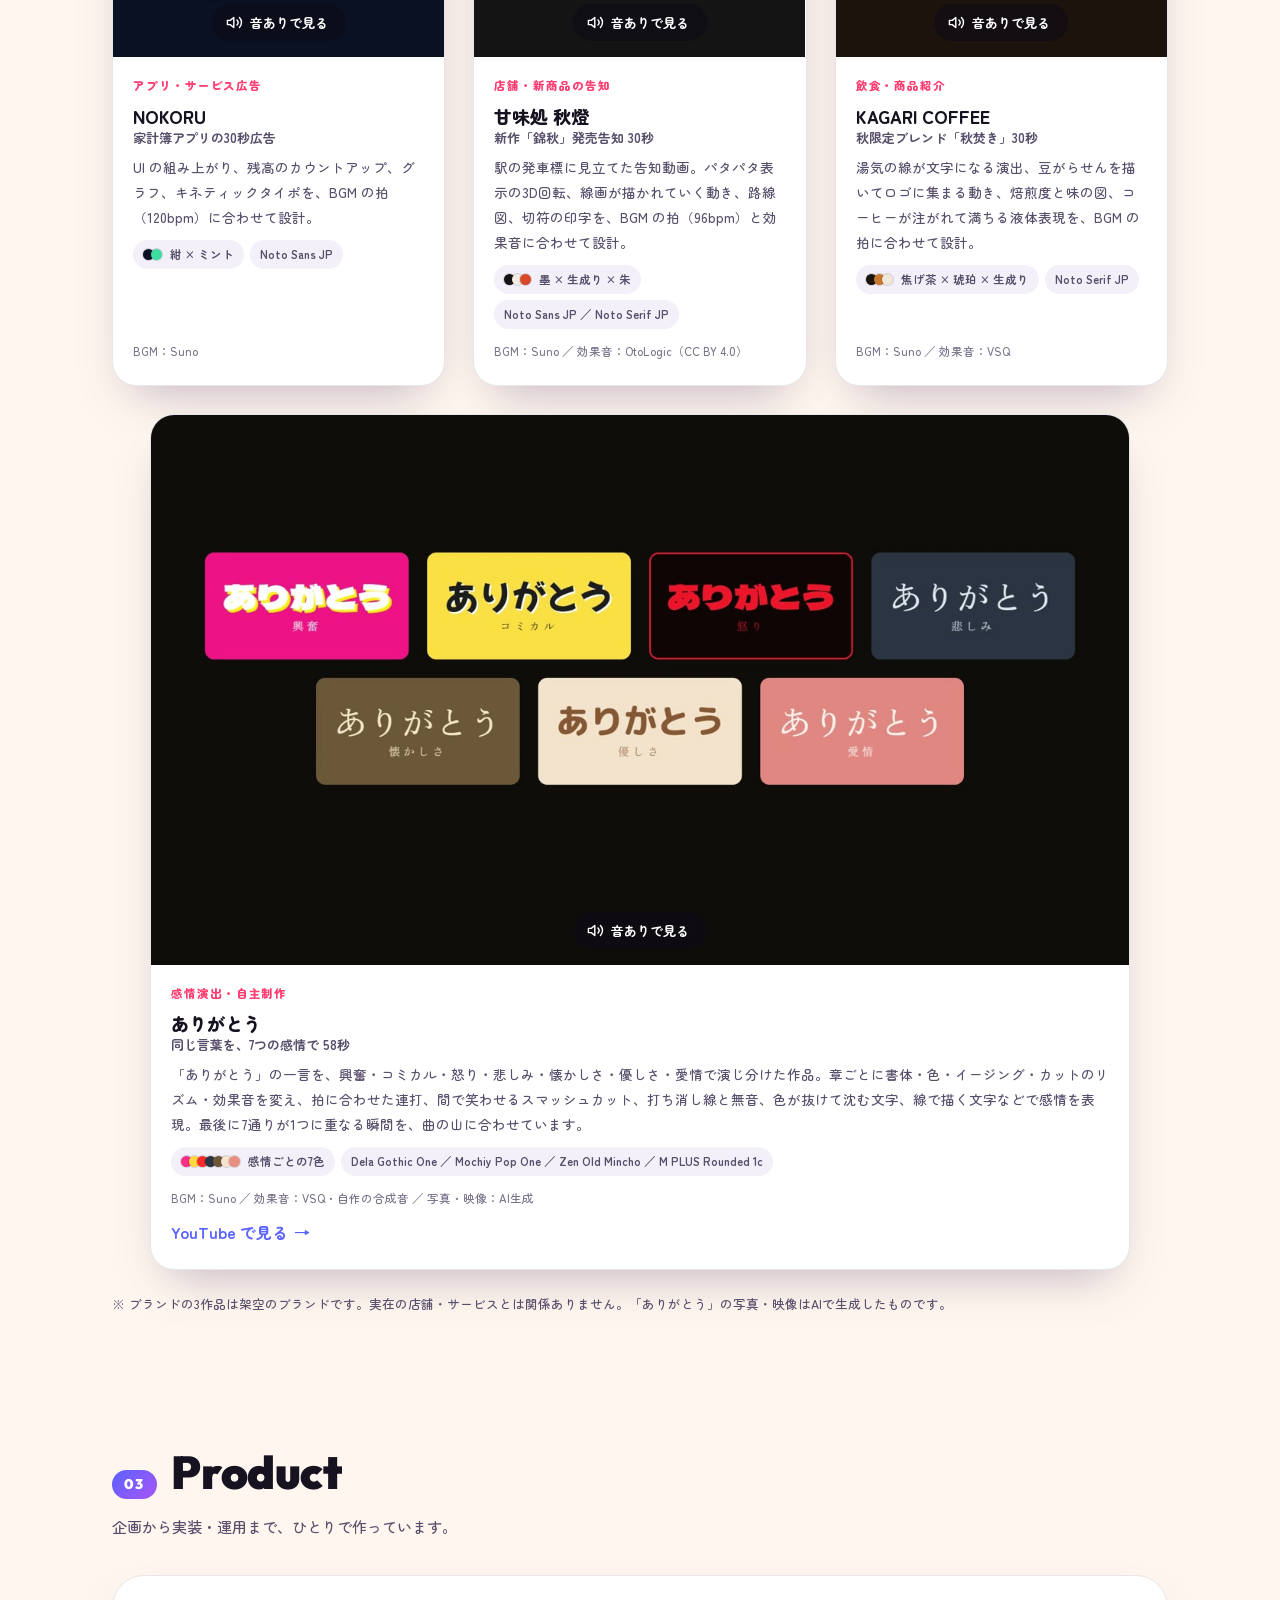
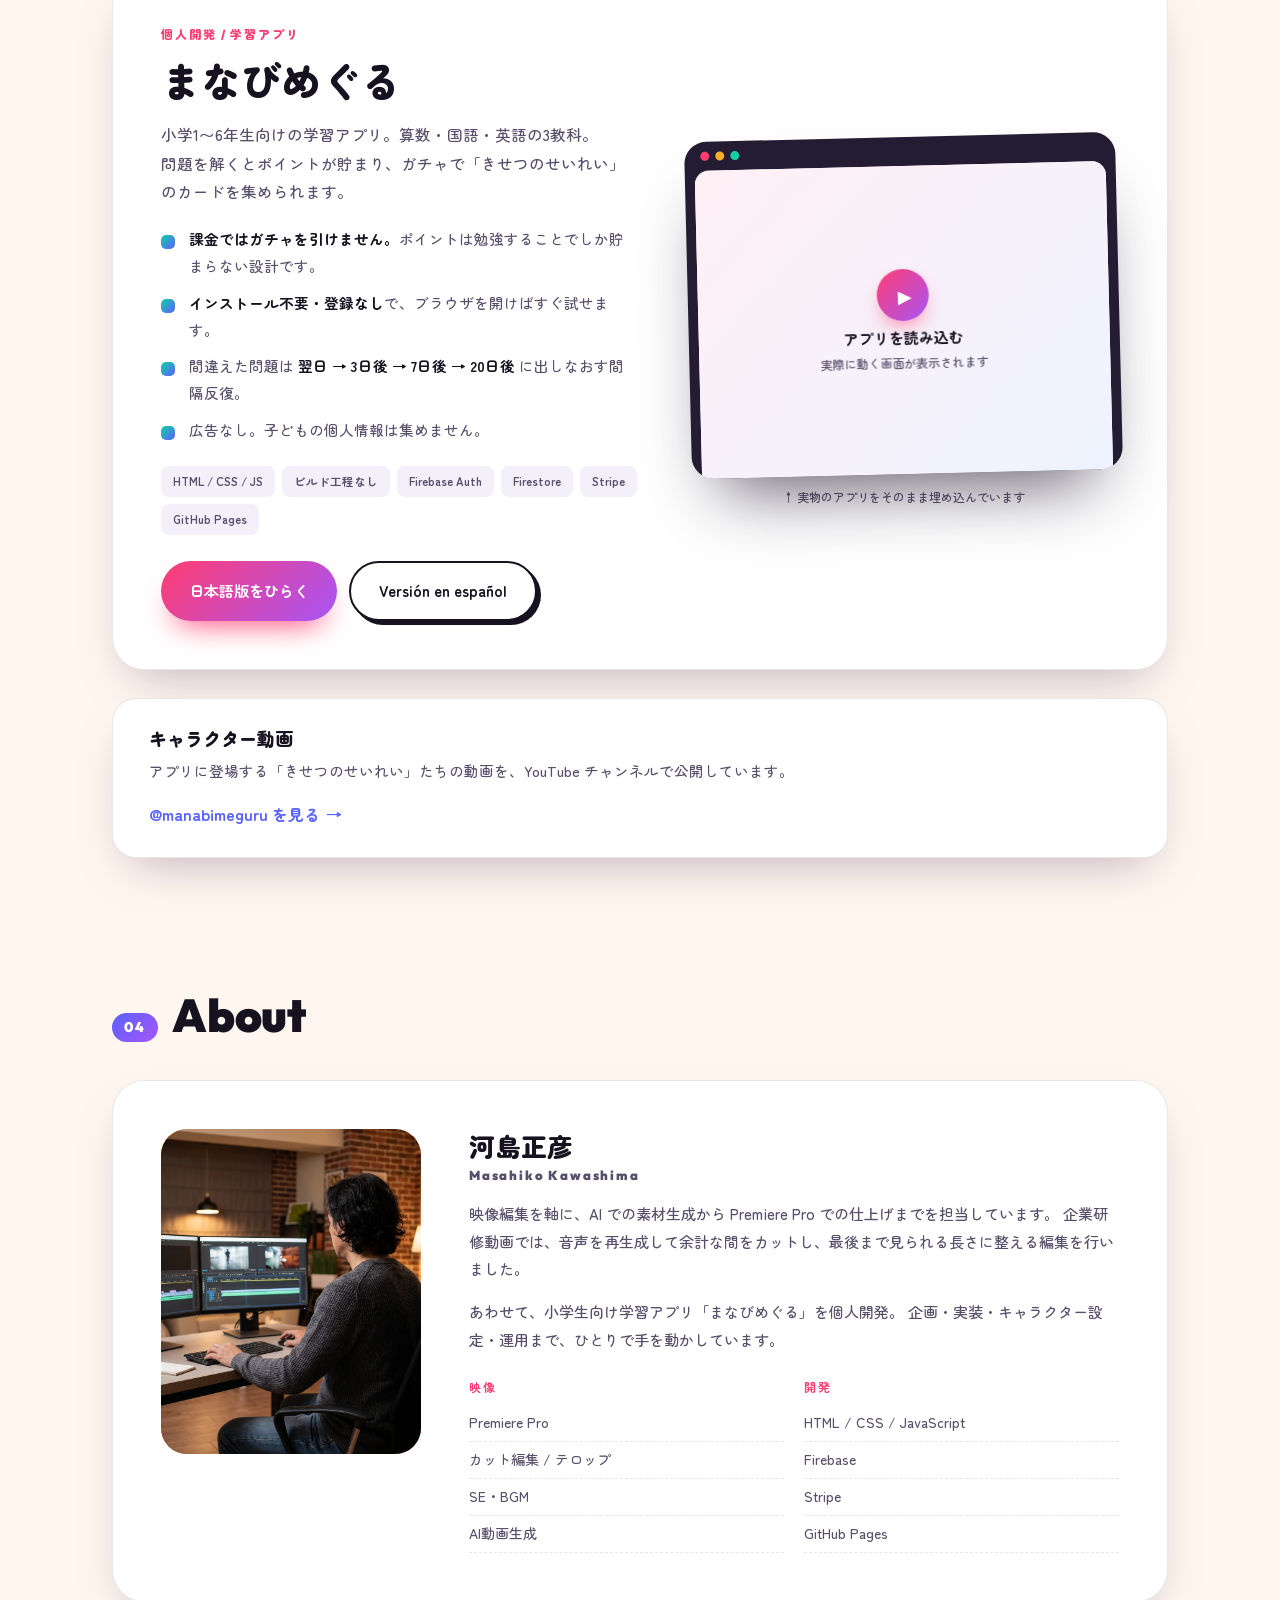
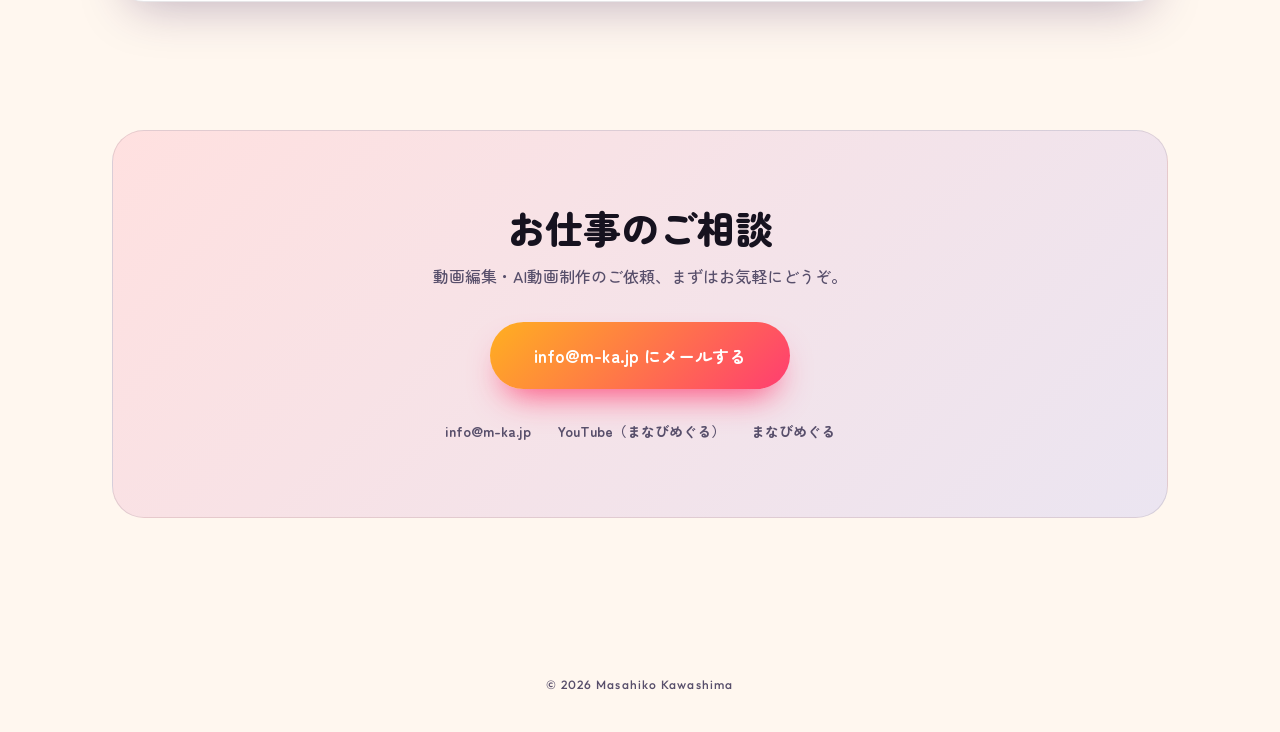
==== commit 24ba1789: "「ありがとう」の重複を解消（Motion Graphics 欄に残し、作品一覧から外す） Co-Authored-By: Claude Opus 5.5 <noreply@anthropic.com>" ====
--- a/index.html
+++ b/index.html
@@ -283,6 +283,6 @@
   <div class="modal-box" id="modal-box"></div>
 </div>
 
-<script src="assets/app.js?v=20261021a"></script>
+<script src="assets/app.js?v=20261021b"></script>
 </body>
 </html>
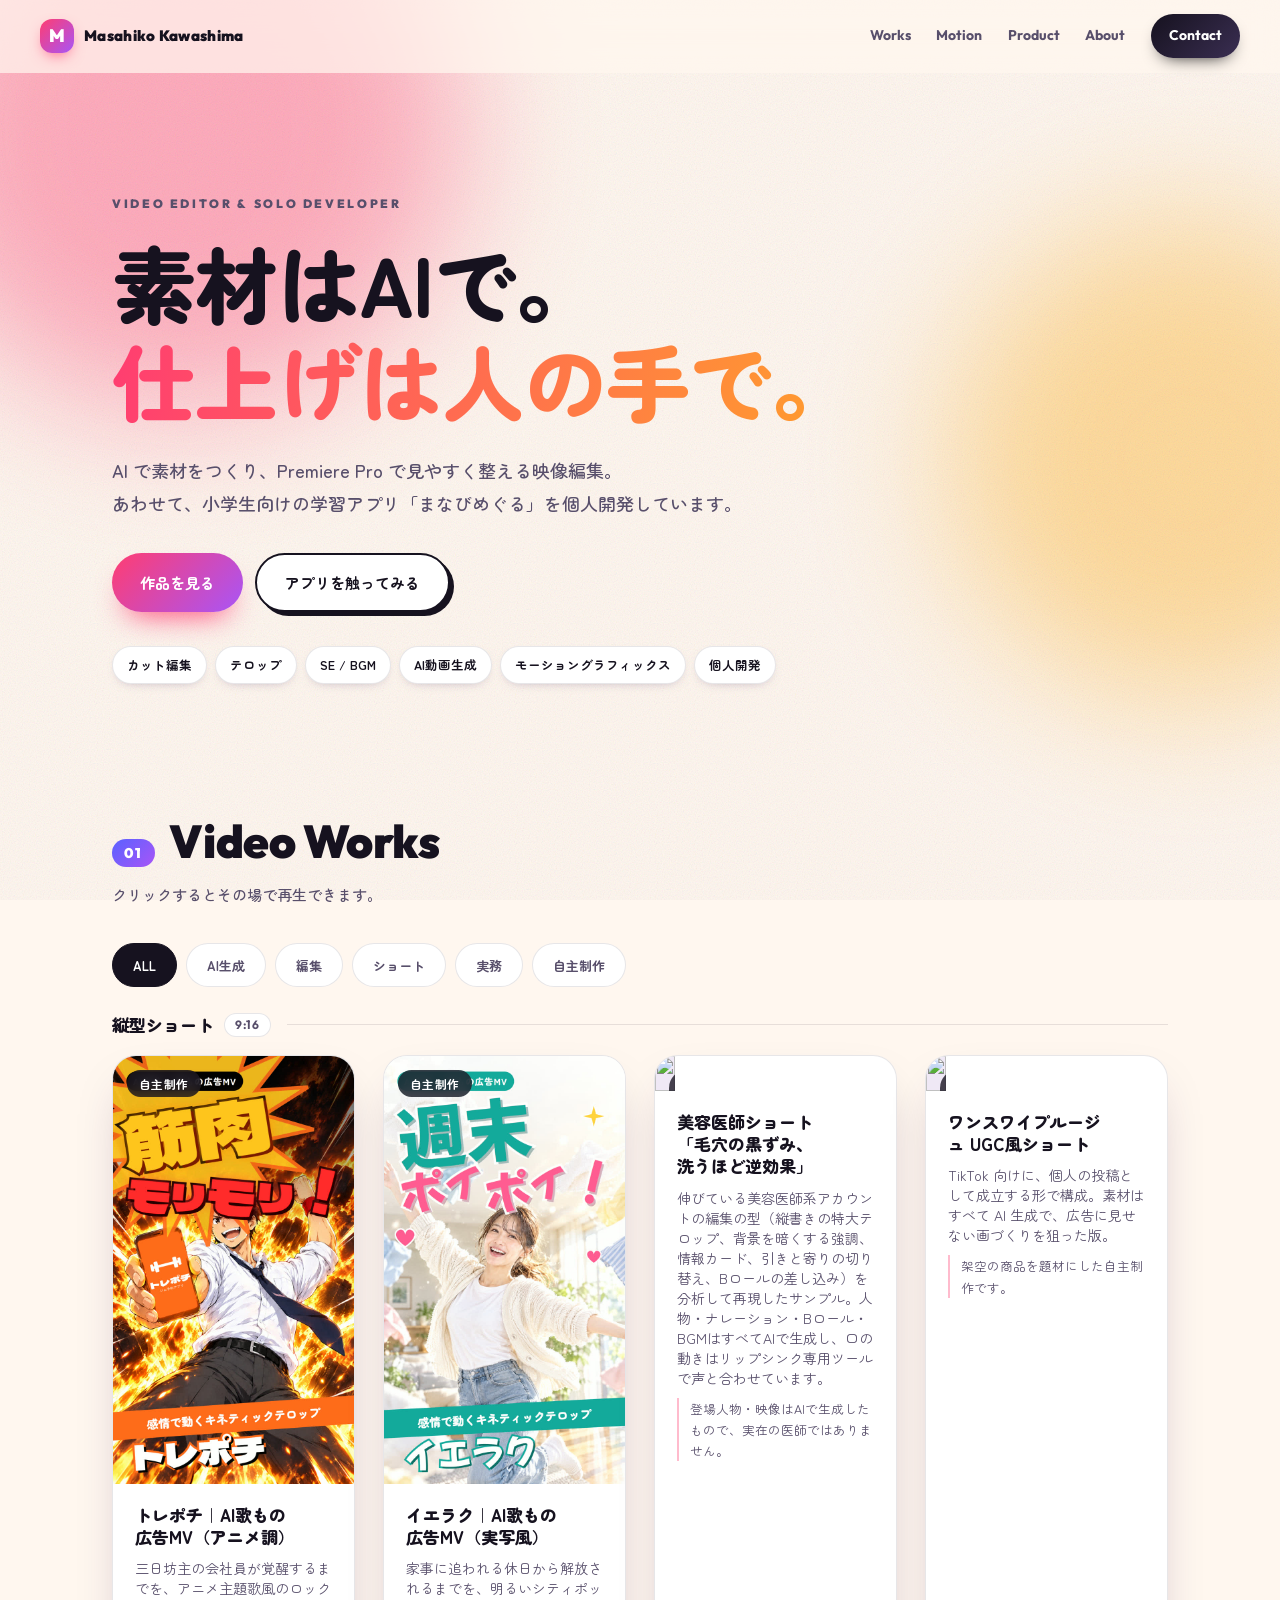
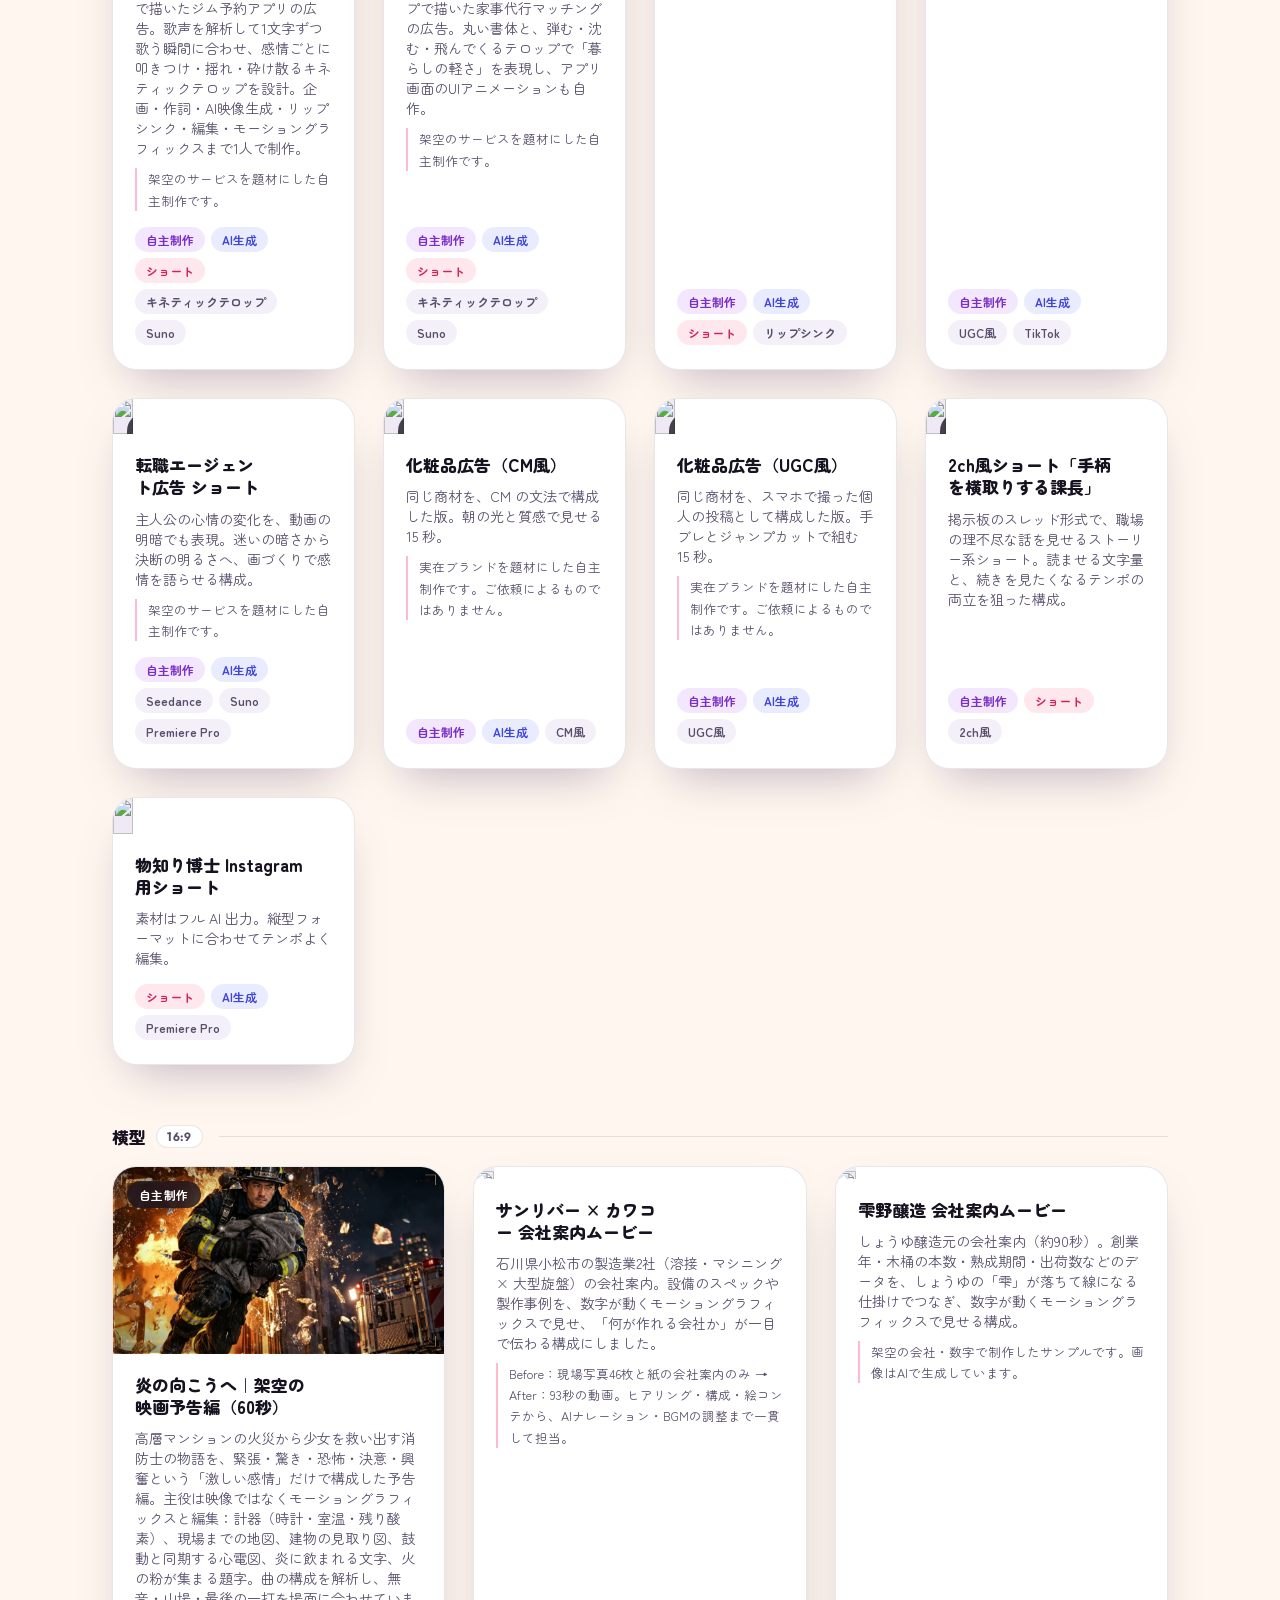
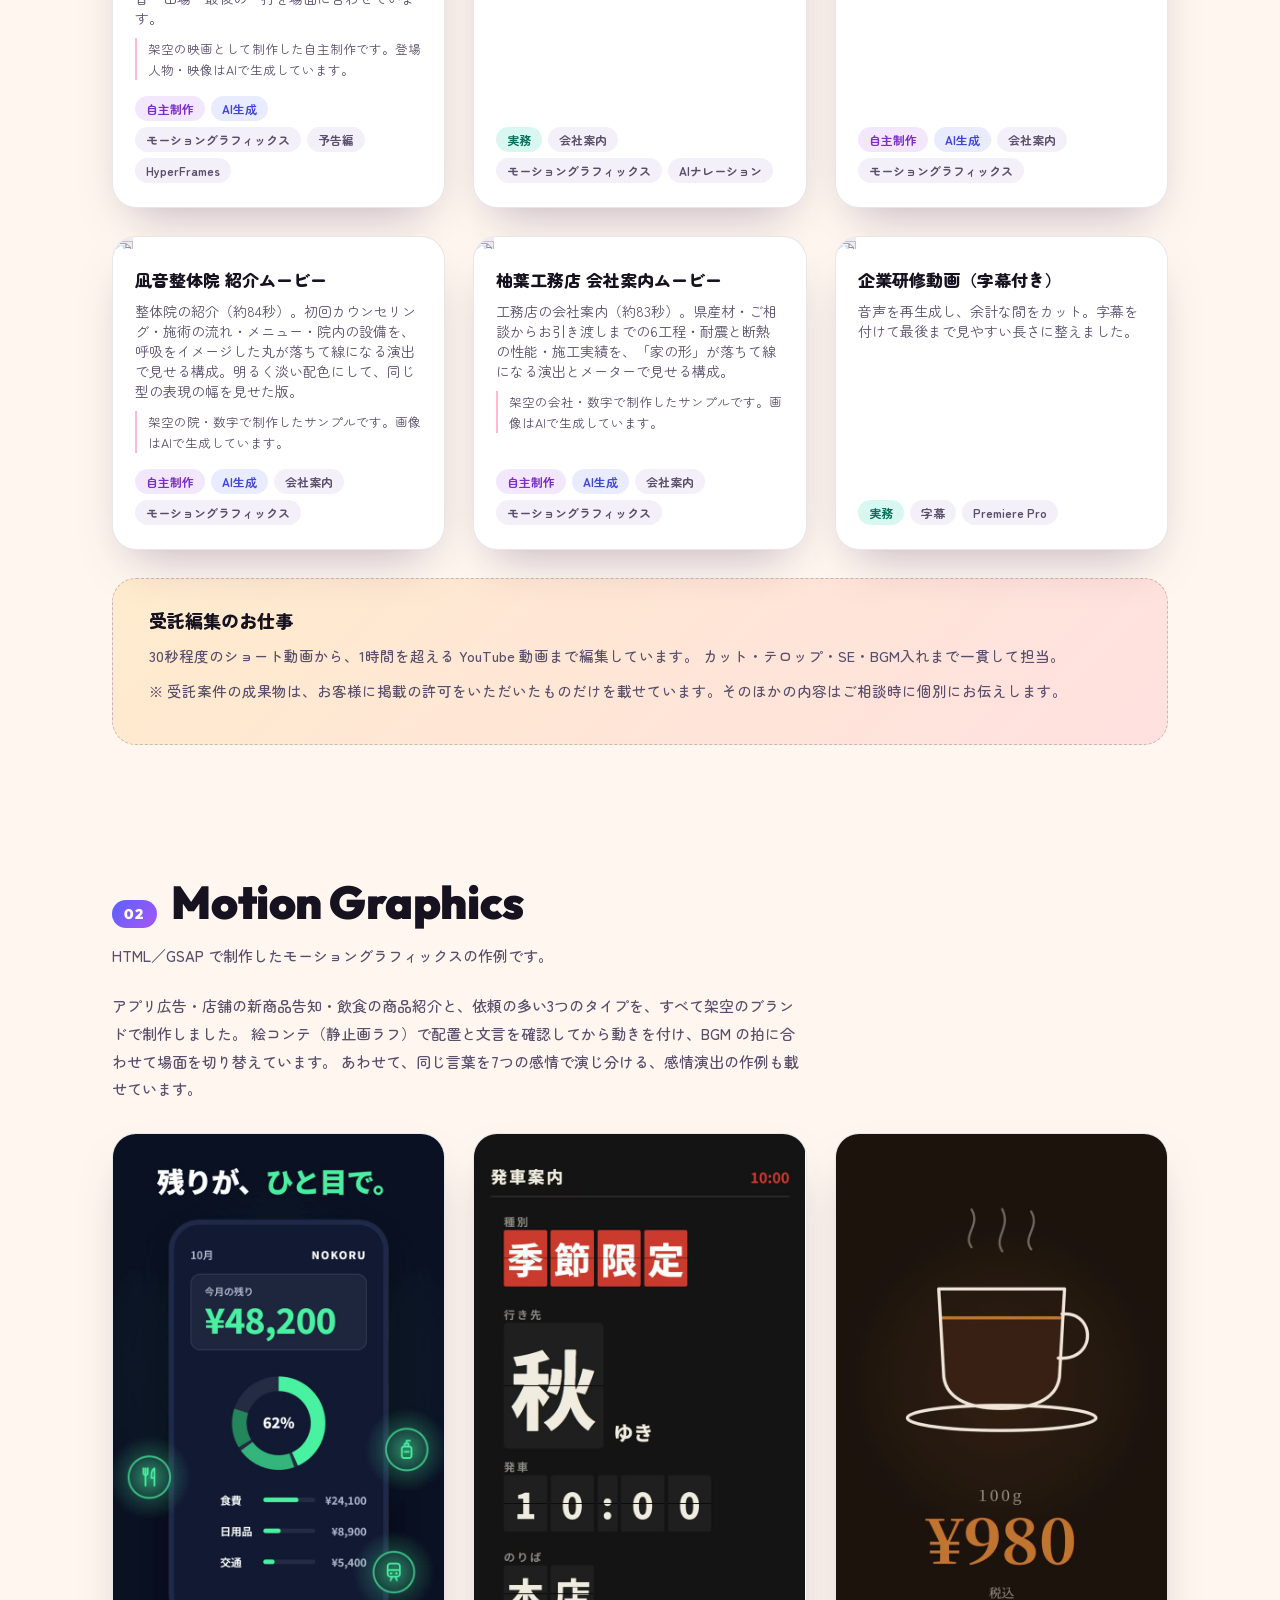
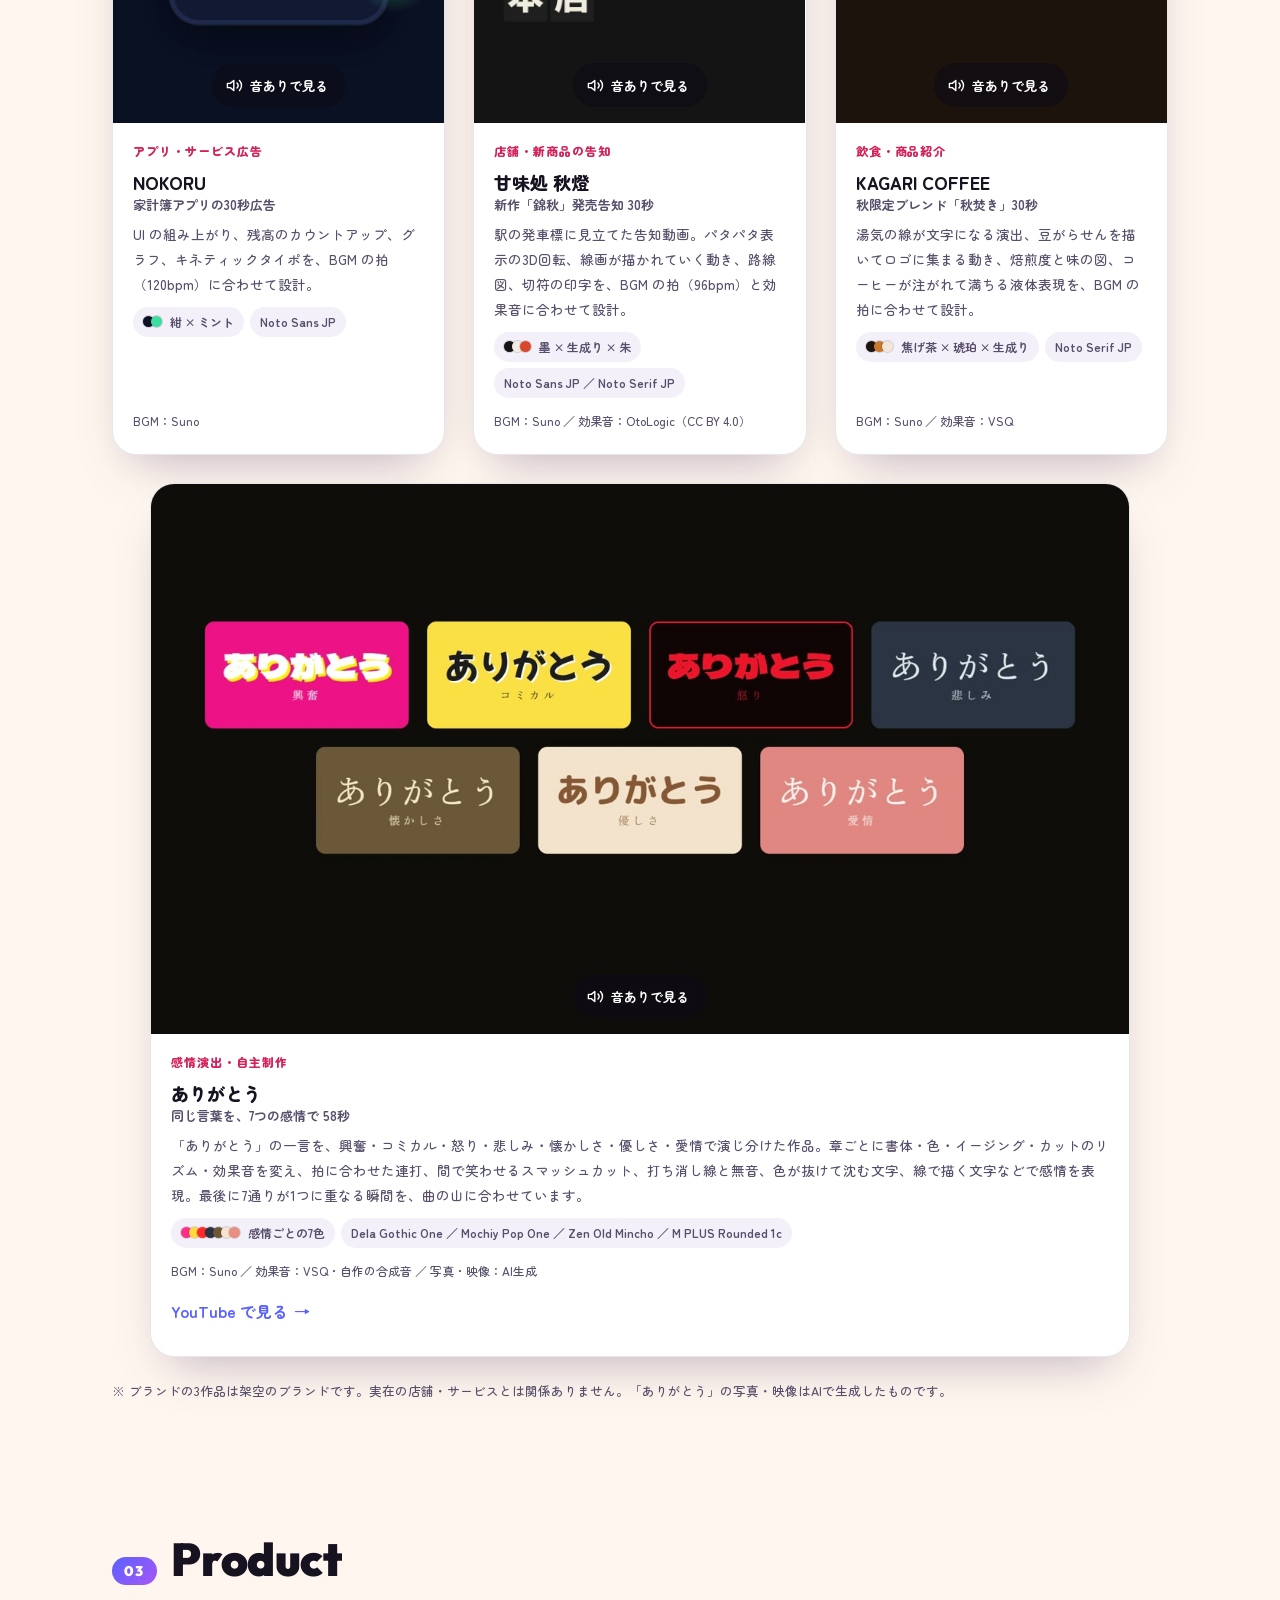
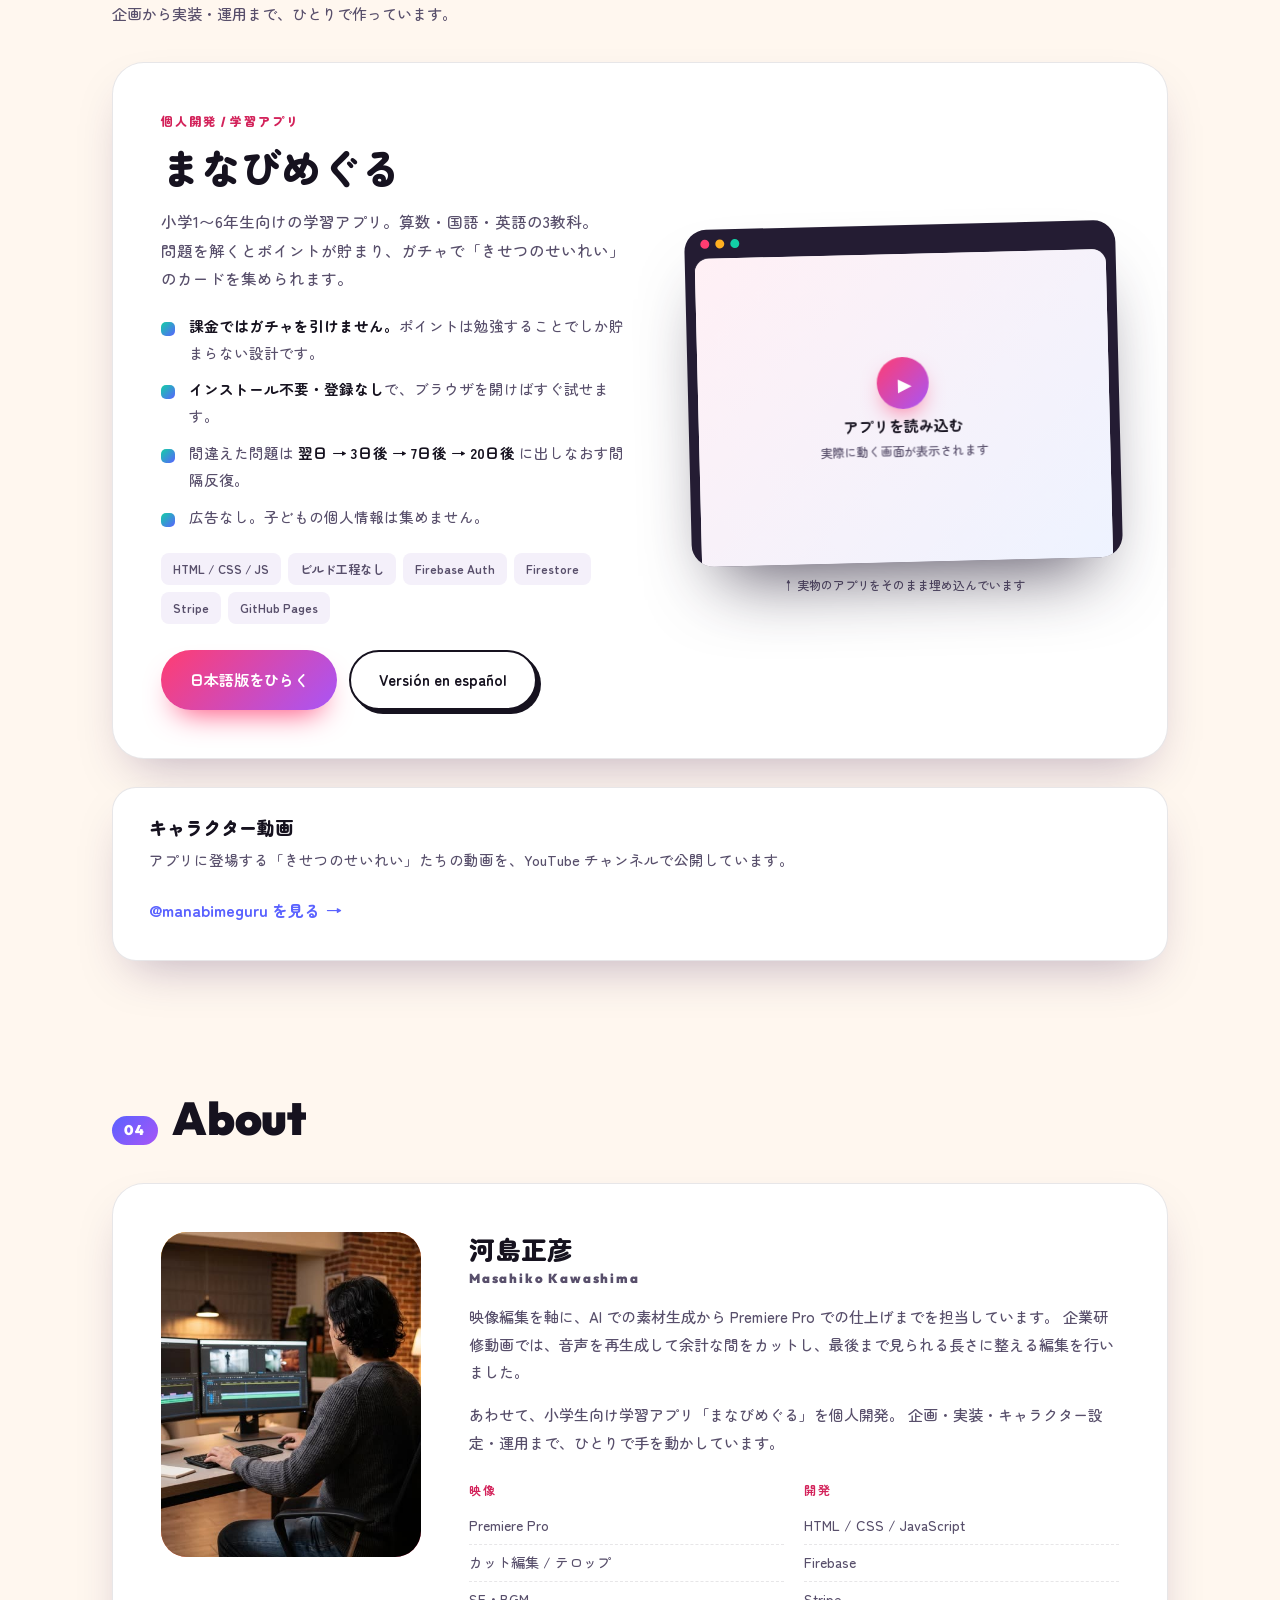
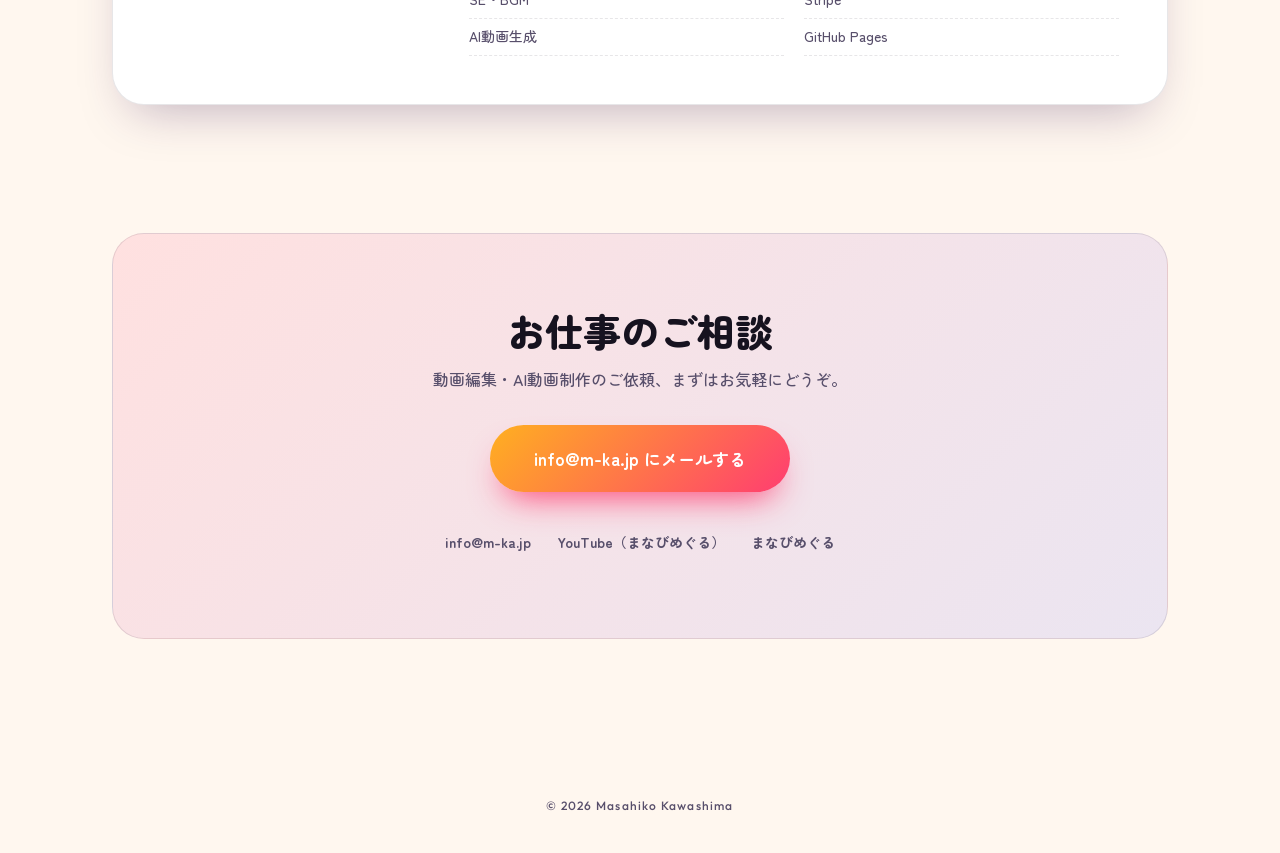
==== commit 5e20d8fc: "デザインの見直し（UI UX Pro Max の基準）：押しやすさ・読みやすさ・キーボード操作・画像の軽量化 - 押せる所を44px以上に、小さい文字を12px以上に、薄い文字色を読める濃さに - キ" ====
--- a/index.html
+++ b/index.html
@@ -20,7 +20,7 @@
 <link rel="preconnect" href="https://fonts.googleapis.com">
 <link rel="preconnect" href="https://fonts.gstatic.com" crossorigin>
 <link href="https://fonts.googleapis.com/css2?family=Outfit:wght@500;700;900&family=Zen+Maru+Gothic:wght@500;700;900&display=swap" rel="stylesheet">
-<link rel="stylesheet" href="assets/styles.css?v=20261020a">
+<link rel="stylesheet" href="assets/styles.css?v=20261024a">
 <link rel="icon" href="data:image/svg+xml,<svg xmlns='http://www.w3.org/2000/svg' viewBox='0 0 100 100'><text y='.9em' font-size='90'>🎬</text></svg>">
 </head>
 <body>
@@ -68,13 +68,13 @@
       <p class="sec-sub">クリックするとその場で再生できます。</p>
     </div>
 
-    <div class="filters reveal" role="tablist" aria-label="作品の絞り込み">
-      <button class="chip is-on" data-filter="all">ALL</button>
-      <button class="chip" data-filter="ai">AI生成</button>
-      <button class="chip" data-filter="edit">編集</button>
-      <button class="chip" data-filter="short">ショート</button>
-      <button class="chip" data-filter="biz">実務</button>
-      <button class="chip" data-filter="self">自主制作</button>
+    <div class="filters reveal" role="group" aria-label="作品の絞り込み">
+      <button class="chip is-on" type="button" aria-pressed="true" data-filter="all">ALL</button>
+      <button class="chip" type="button" aria-pressed="false" data-filter="ai">AI生成</button>
+      <button class="chip" type="button" aria-pressed="false" data-filter="edit">編集</button>
+      <button class="chip" type="button" aria-pressed="false" data-filter="short">ショート</button>
+      <button class="chip" type="button" aria-pressed="false" data-filter="biz">実務</button>
+      <button class="chip" type="button" aria-pressed="false" data-filter="self">自主制作</button>
     </div>
 
     <div class="work-group" data-group="vertical">
@@ -278,11 +278,11 @@
   <p>© <span id="year"></span> Masahiko Kawashima</p>
 </footer>
 
-<div class="modal" id="modal" hidden>
-  <button class="modal-close" id="modal-close" aria-label="閉じる">✕</button>
+<div class="modal" id="modal" role="dialog" aria-modal="true" aria-label="動画を再生" hidden>
+  <button class="modal-close" type="button" id="modal-close" aria-label="閉じる">✕</button>
   <div class="modal-box" id="modal-box"></div>
 </div>
 
-<script src="assets/app.js?v=20261021b"></script>
+<script src="assets/app.js?v=20261024a"></script>
 </body>
 </html>
--- a/assets/styles.css
+++ b/assets/styles.css
@@ -154,20 +154,20 @@
 .card:hover .card-play span{transform:scale(1)}
 .card-badge{
   position:absolute;top:14px;left:14px;z-index:2;
-  font-size:11px;font-weight:700;letter-spacing:.04em;padding:5px 12px;border-radius:999px;
+  font-size:12px;font-weight:700;letter-spacing:.04em;padding:5px 12px;border-radius:999px;
   color:#fff;background:rgba(22,18,31,.78);backdrop-filter:blur(6px);
 }
 .card-body{padding:20px 22px 24px;display:flex;flex-direction:column;gap:10px;flex:1}
 .card-title{font-size:17px;font-weight:900}
 .card-desc{font-size:14px;color:var(--ink-2);margin:0}
 .card-note{
-  font-size:12px;line-height:1.7;color:var(--ink-2);opacity:.85;margin:0;
+  font-size:12.5px;line-height:1.7;color:var(--ink-2);margin:0;
   padding-left:11px;border-left:2px solid rgba(255,61,113,.35);
 }
 .card-tags{display:flex;flex-wrap:wrap;gap:6px;margin-top:auto;padding-top:6px}
-.card-tags li{font-size:11.5px;font-weight:700;padding:4px 11px;border-radius:999px;background:#F4F0FA;color:var(--ink-2)}
+.card-tags li{font-size:12px;font-weight:700;padding:4px 11px;border-radius:999px;background:#F4F0FA;color:var(--ink-2)}
 .card-tags li.t-ai{background:rgba(90,98,255,.13);color:#3F46D8}
-.card-tags li.t-biz{background:rgba(18,207,165,.16);color:#0A8E71}
+.card-tags li.t-biz{background:rgba(18,207,165,.16);color:#06705A}
 .card-tags li.t-short{background:rgba(255,61,113,.12);color:#D3225A}
 .card-tags li.t-self{background:rgba(168,85,247,.14);color:#7C2FC7}
 
@@ -177,7 +177,7 @@
 }
 .note-card h3{font-size:18px;font-weight:900;margin-bottom:10px}
 .note-card p{font-size:14.5px;color:var(--ink-2);margin-bottom:.6em}
-.note-small{font-size:12.5px;opacity:.85;margin:0}
+.note-small{font-size:12.5px;margin:0}
 
 /* ---------- motion graphics ---------- */
 .mg-lead{font-size:15px;color:var(--ink-2);max-width:46em;margin:-12px 0 30px}
@@ -200,16 +200,16 @@
 }
 .mg-sound:hover{background-color:rgba(255,61,113,.85);transform:translateX(-50%) translateY(-2px)}
 .mg-body{padding:18px 20px 22px;display:flex;flex-direction:column;gap:8px;flex:1}
-.mg-kind{font-family:var(--ff-en);font-size:11.5px;font-weight:900;letter-spacing:.08em;color:var(--pink);margin:0}
+.mg-kind{font-family:var(--ff-en);font-size:12px;font-weight:900;letter-spacing:.08em;color:var(--pink);margin:0}
 .mg-title{font-size:18px;font-weight:900}
 .mg-title span{display:block;font-size:13px;font-weight:700;color:var(--ink-2);margin-top:2px}
 .mg-desc{font-size:13.5px;color:var(--ink-2);margin:0}
 .mg-spec{display:flex;flex-wrap:wrap;gap:6px;margin-top:2px}
-.mg-spec li{font-size:11.5px;font-weight:700;padding:4px 10px;border-radius:999px;background:#F4F0FA;color:var(--ink-2);display:inline-flex;align-items:center;gap:6px}
+.mg-spec li{font-size:12px;font-weight:700;padding:4px 10px;border-radius:999px;background:#F4F0FA;color:var(--ink-2);display:inline-flex;align-items:center;gap:6px}
 .mg-swatch i{width:11px;height:11px;border-radius:50%;display:inline-block;box-shadow:0 0 0 1px rgba(22,18,31,.15)}
 .mg-swatch i + i{margin-left:-9px}
 .mg-swatch i:last-of-type{margin-right:2px}
-.mg-credit{font-size:11.5px;color:var(--ink-2);opacity:.8;margin:auto 0 0;padding-top:4px}
+.mg-credit{font-size:12px;color:var(--ink-2);margin:auto 0 0;padding-top:4px}
 .mg-note{font-size:12.5px;color:var(--ink-2);margin:22px 0 0}
 
 /* ---------- product ---------- */
@@ -229,7 +229,7 @@
 }
 .product-points b{color:var(--ink)}
 .badges{display:flex;flex-wrap:wrap;gap:7px;margin-bottom:26px}
-.badges li{font-size:11.5px;font-weight:700;padding:5px 12px;border-radius:8px;background:#F4F0FA;color:var(--ink-2)}
+.badges li{font-size:12px;font-weight:700;padding:5px 12px;border-radius:8px;background:#F4F0FA;color:var(--ink-2)}
 .product-actions{display:flex;flex-wrap:wrap;gap:12px}
 
 .device{
@@ -329,6 +329,37 @@
   .card.is-vertical .card-media{aspect-ratio:16/9;max-height:none}
   .hero-actions .btn{flex:1 1 100%;justify-content:center}
 }
+/* ---------- 見直し（UI UX Pro Max の基準：見やすさ・押しやすさ） ---------- */
+/* キーボードで操作したときの位置がはっきり見えるように */
+:where(a,button,[tabindex]):focus-visible{outline:3px solid var(--indigo);outline-offset:3px;border-radius:12px}
+.card:focus-visible{outline-offset:4px;border-radius:var(--radius)}
+.card:focus-visible .card-play{opacity:1}
+.card:focus-visible .card-play span{transform:scale(1)}
+.modal-close:focus-visible{outline-color:#fff}
+/* 指で押す所は 44px 以上に（見た目の大きさは変えない） */
+.brand{min-height:44px;min-width:44px}
+/* 小さい文字のピンクは、白地で読める濃さにする（大きい見出し・ボタンは元のまま） */
+.mg-kind,.product-kicker,.skill-col h4{color:#D3225A}
+.nav a{display:inline-flex;align-items:center;min-height:44px;padding:0}
+.nav .nav-cta{padding:0 18px}
+.chip{min-height:44px}
+.mg-sound{min-height:44px}
+.link-arrow{min-height:44px}
+.socials a{display:inline-flex;align-items:center;min-height:44px}
+/* 長い見出しの最後の1〜2字だけが次の行に落ちないように */
+.sec-title,.card-title,.mg-title,.product-name,.contact-title{text-wrap:balance}
+/* スマホなど hover の無い端末でも、再生できることが分かるように */
+@media (hover:none){
+  .card-play{opacity:1;background:linear-gradient(180deg,rgba(22,18,31,0) 55%,rgba(22,18,31,.4))}
+  .card-play span{width:52px;height:52px;font-size:17px;transform:none}
+}
+@media (max-width:620px){
+  .hero-title{font-size:min(40px,9.2vw)}
+  .nav{gap:4px}
+  .nav a{min-width:44px;justify-content:center}
+  .nav .nav-cta{padding:0 14px}
+}
+
 @media (prefers-reduced-motion:reduce){
   *{animation:none !important;transition:none !important}
   .reveal{opacity:1;transform:none}
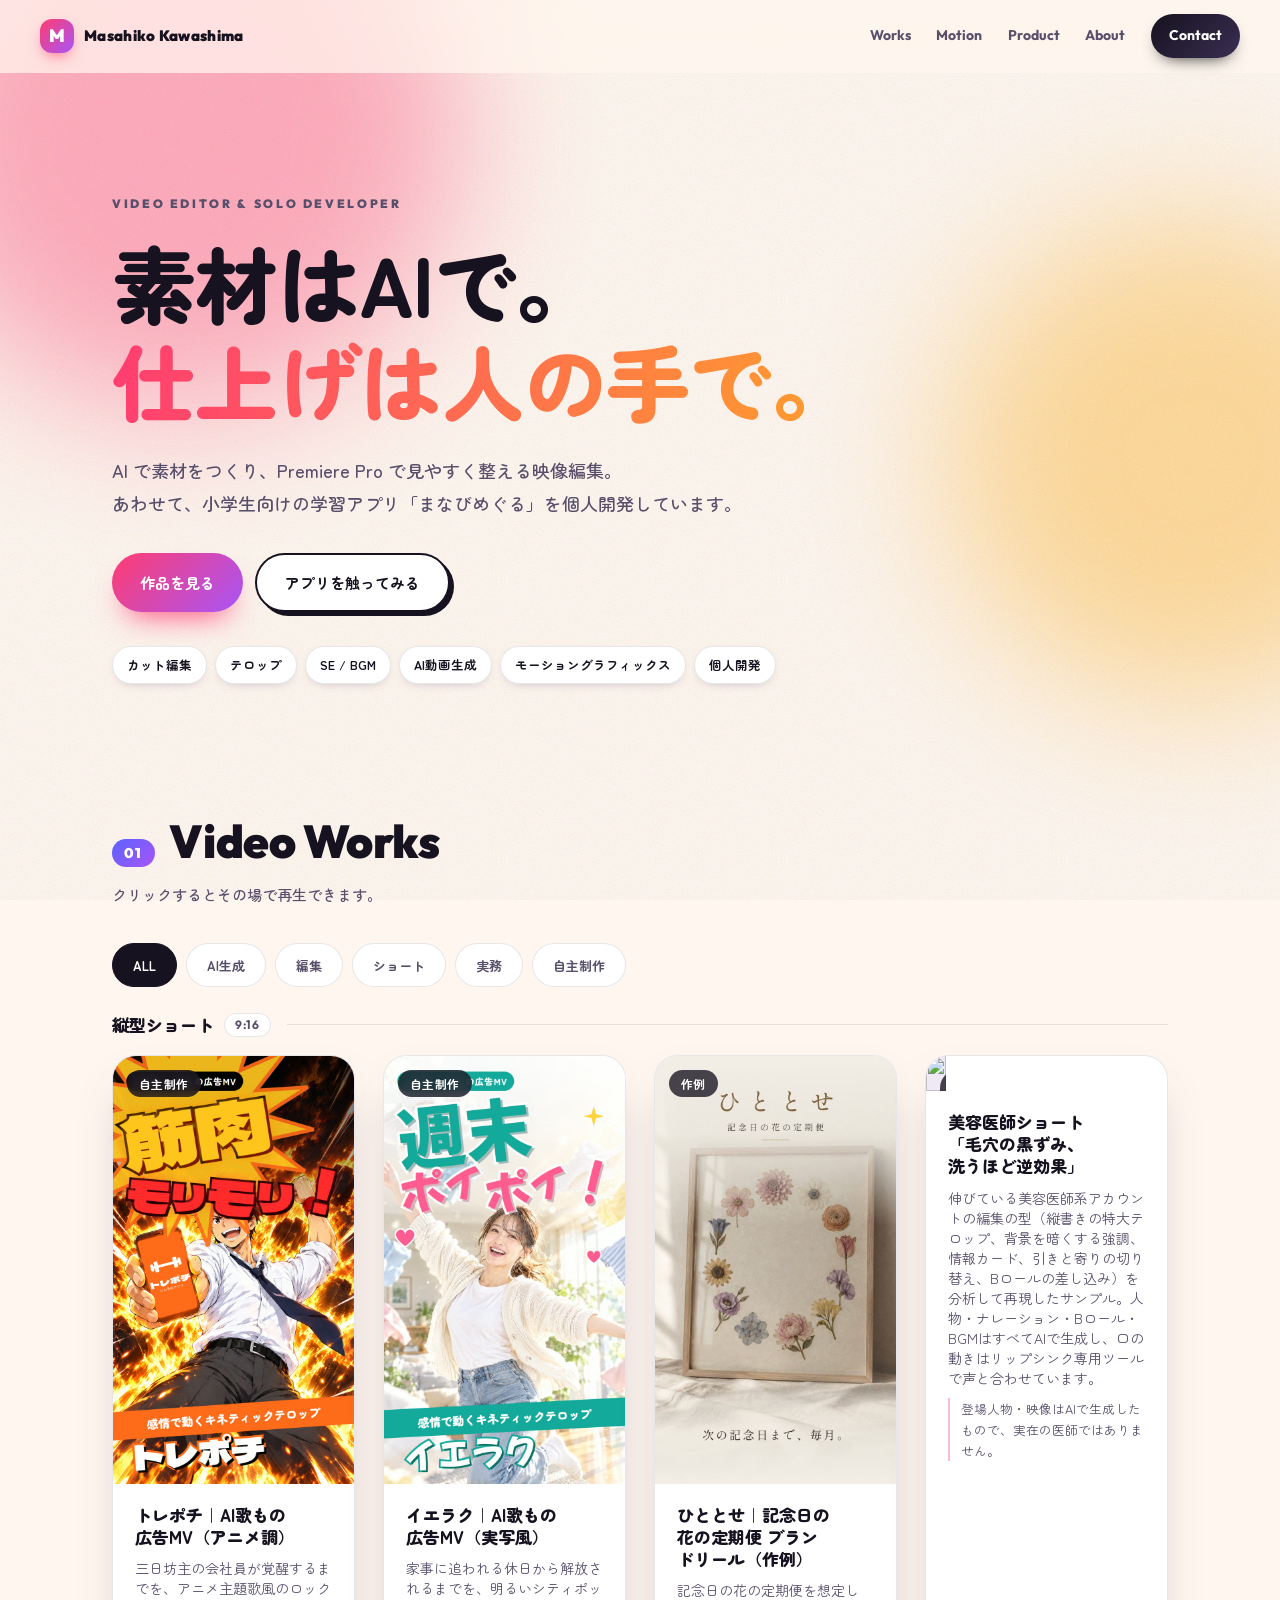
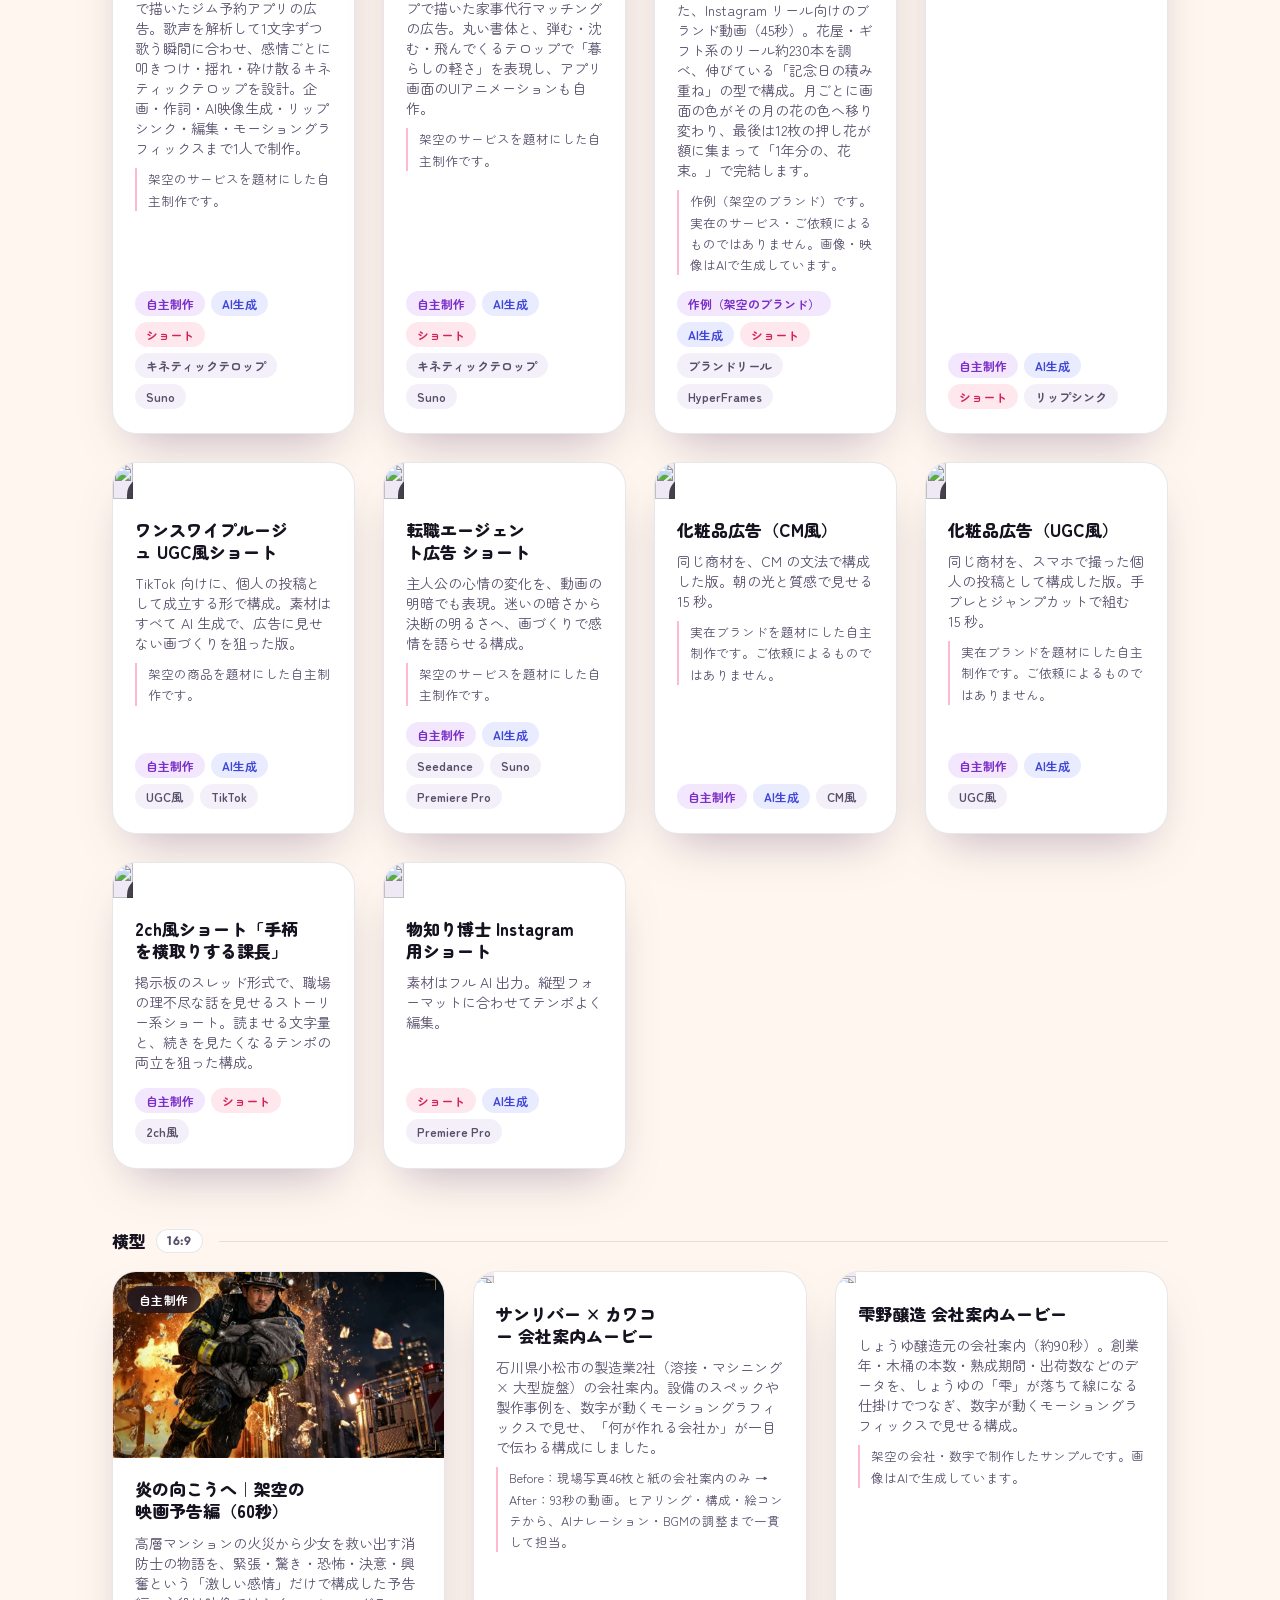
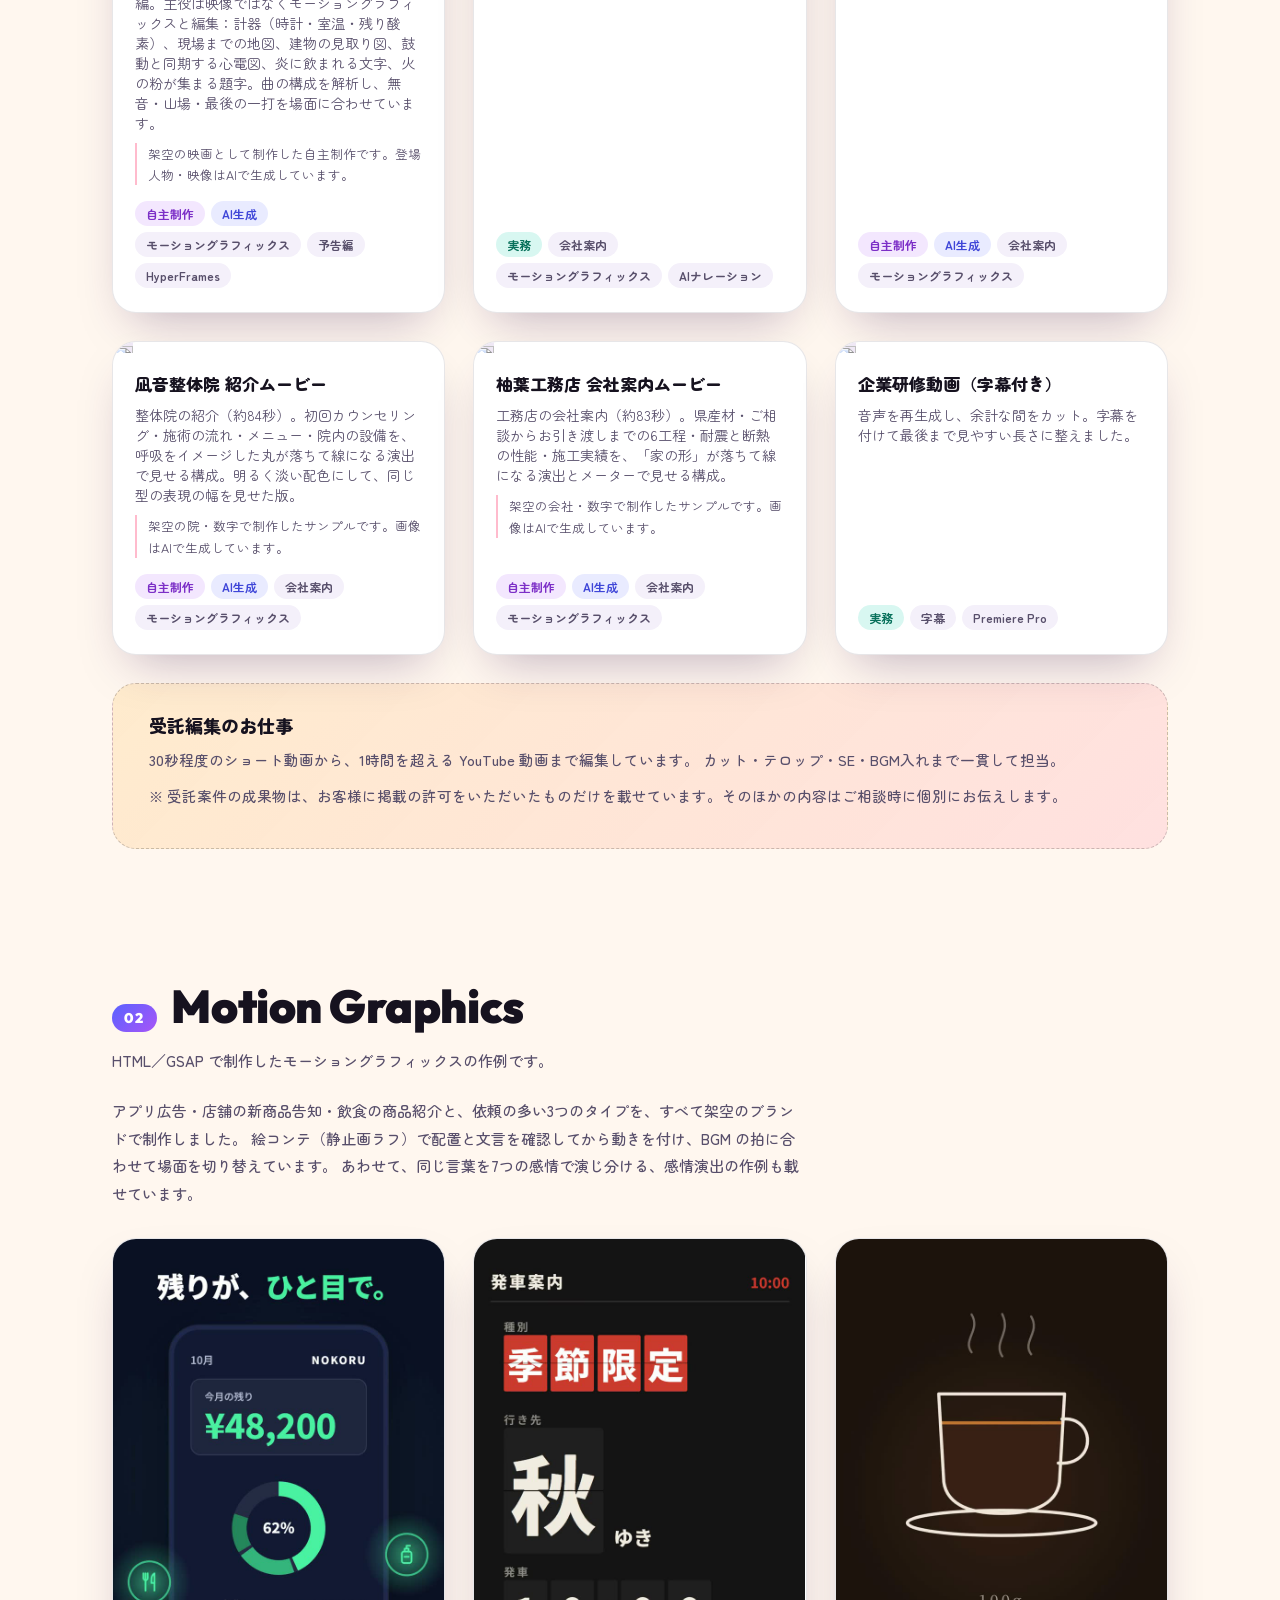
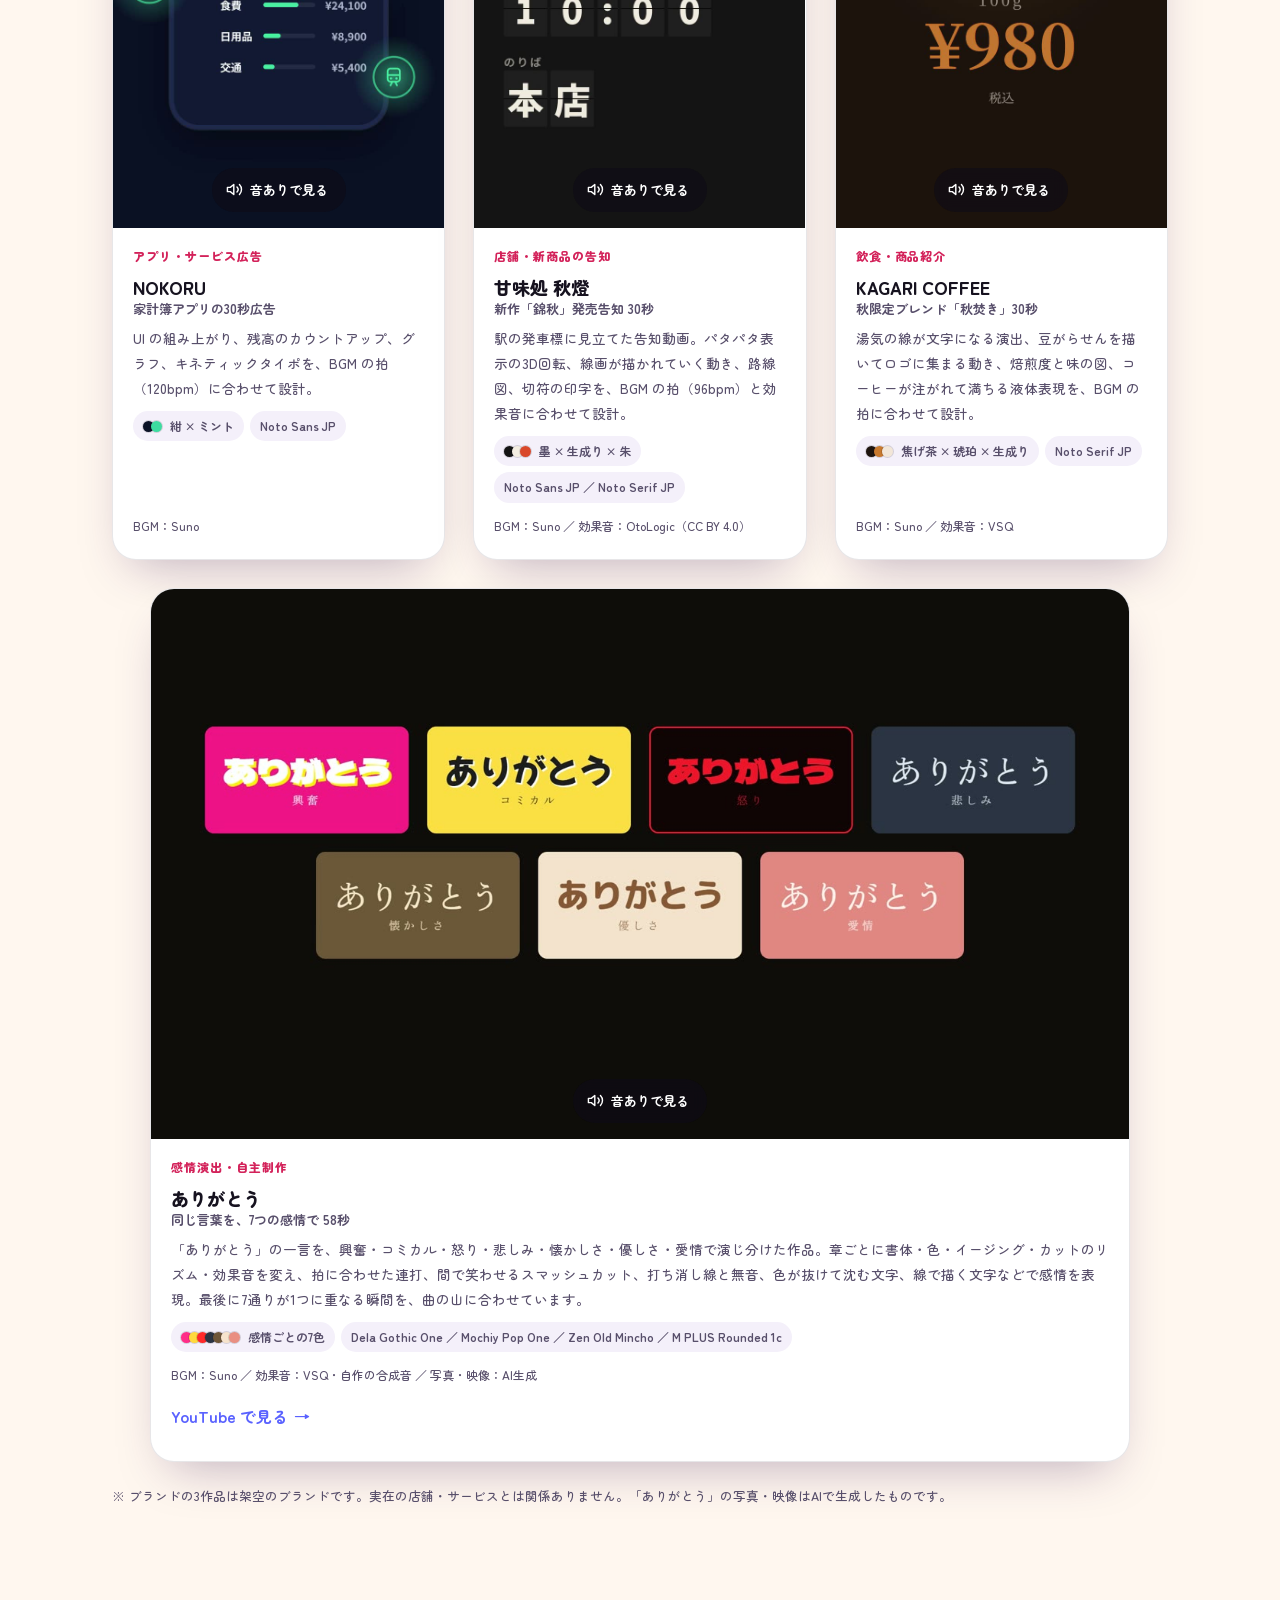
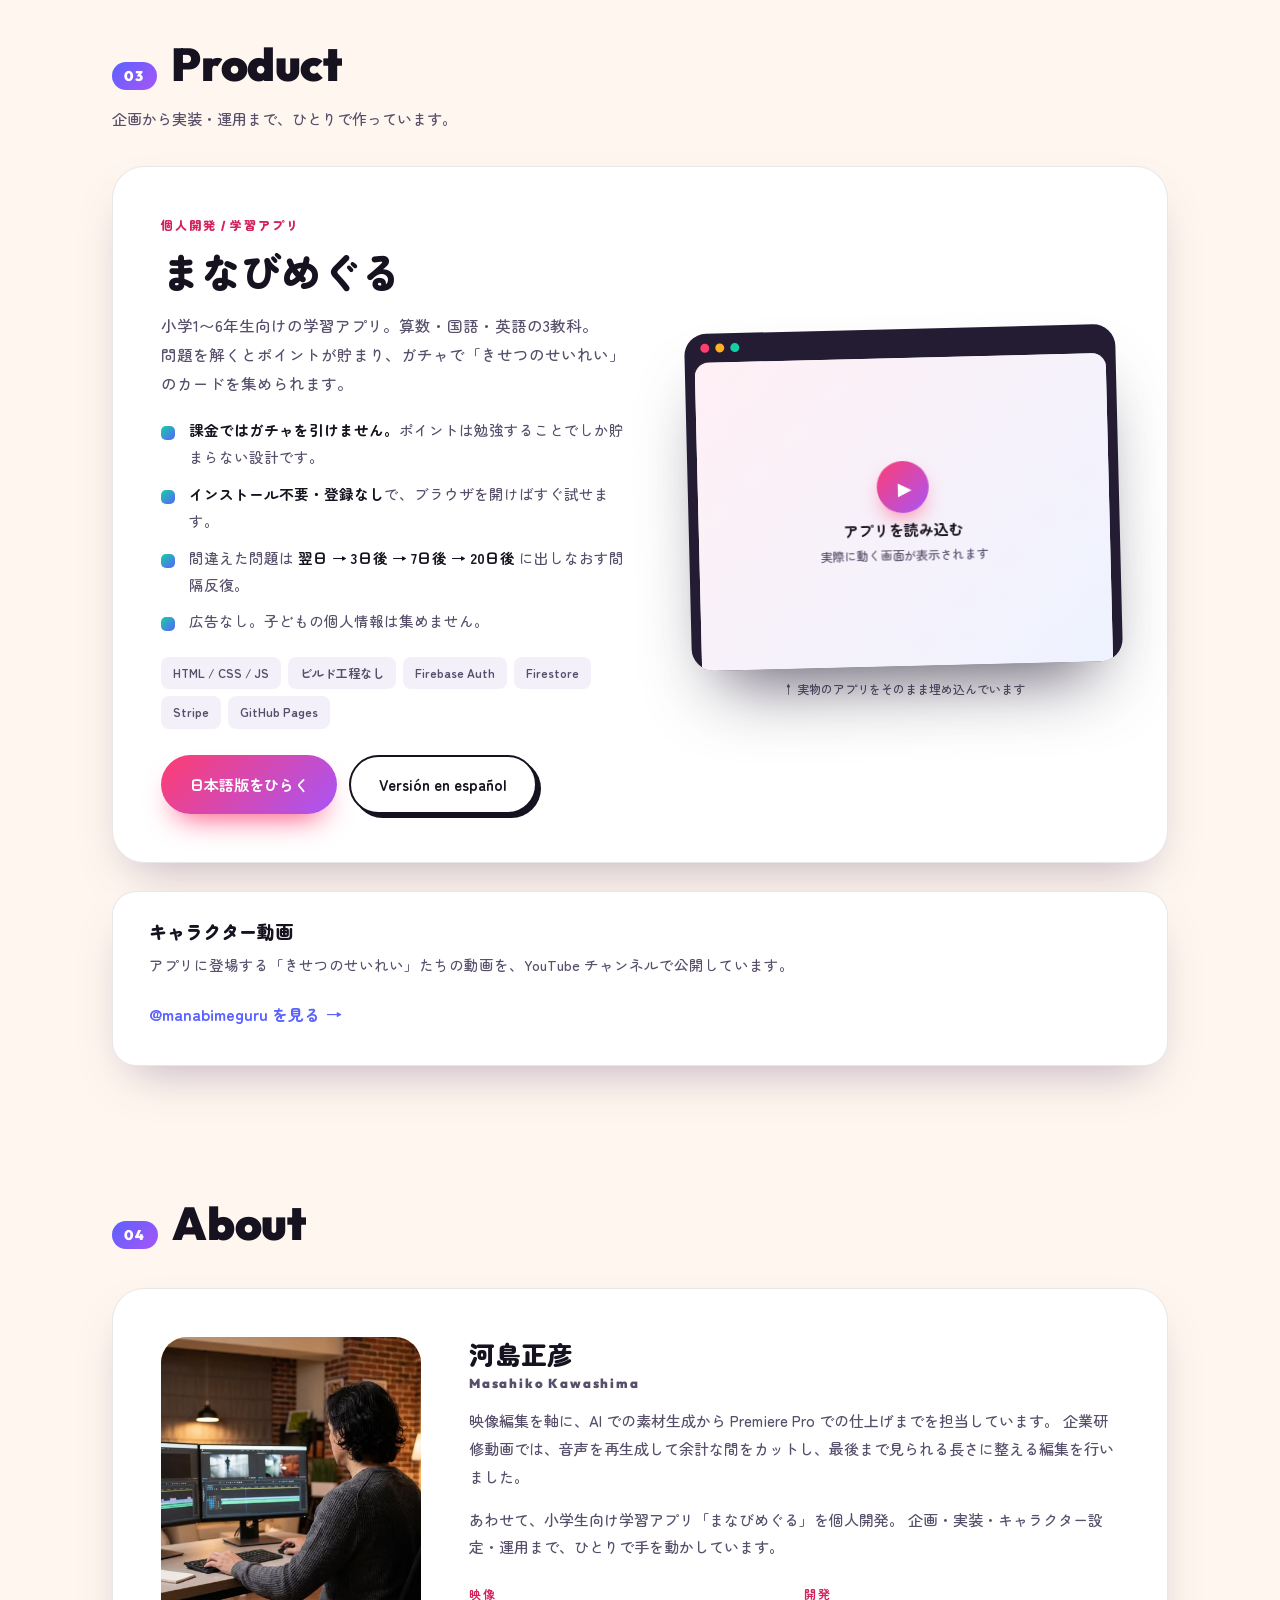
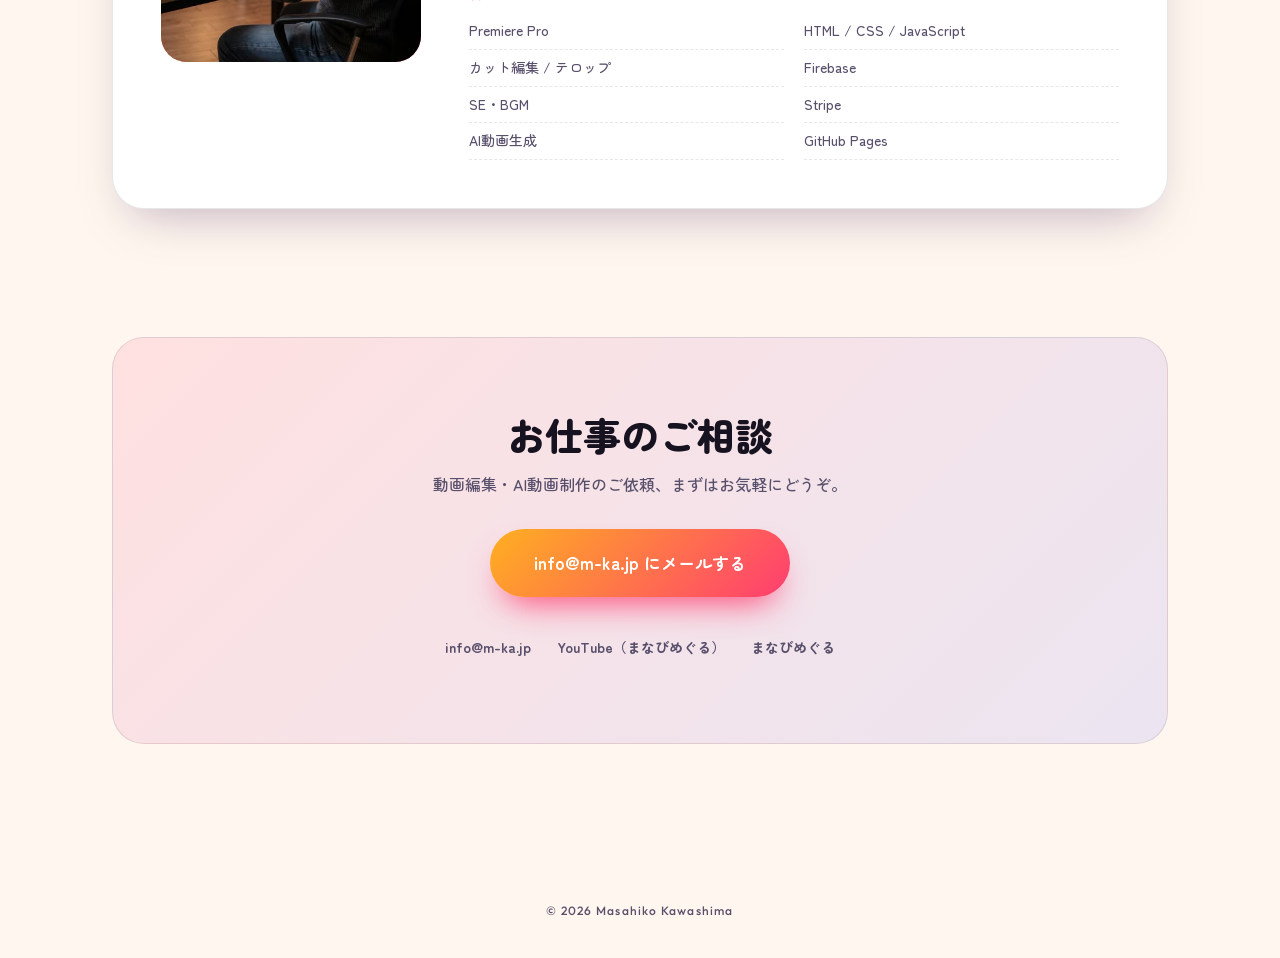
==== commit 88bc90d6: "作品に『ひととせ』記念日の花の定期便ブランドリール（作例・架空のブランド）を追加 Co-Authored-By: Claude Opus 5.5 <noreply@anthropic.com>" ====
--- a/index.html
+++ b/index.html
@@ -20,7 +20,7 @@
 <link rel="preconnect" href="https://fonts.googleapis.com">
 <link rel="preconnect" href="https://fonts.gstatic.com" crossorigin>
 <link href="https://fonts.googleapis.com/css2?family=Outfit:wght@500;700;900&family=Zen+Maru+Gothic:wght@500;700;900&display=swap" rel="stylesheet">
-<link rel="stylesheet" href="assets/styles.css?v=20261024a">
+<link rel="stylesheet" href="assets/styles.css?v=20261026a">
 <link rel="icon" href="data:image/svg+xml,<svg xmlns='http://www.w3.org/2000/svg' viewBox='0 0 100 100'><text y='.9em' font-size='90'>🎬</text></svg>">
 </head>
 <body>
@@ -283,6 +283,6 @@
   <div class="modal-box" id="modal-box"></div>
 </div>
 
-<script src="assets/app.js?v=20261024a"></script>
+<script src="assets/app.js?v=20261026a"></script>
 </body>
 </html>
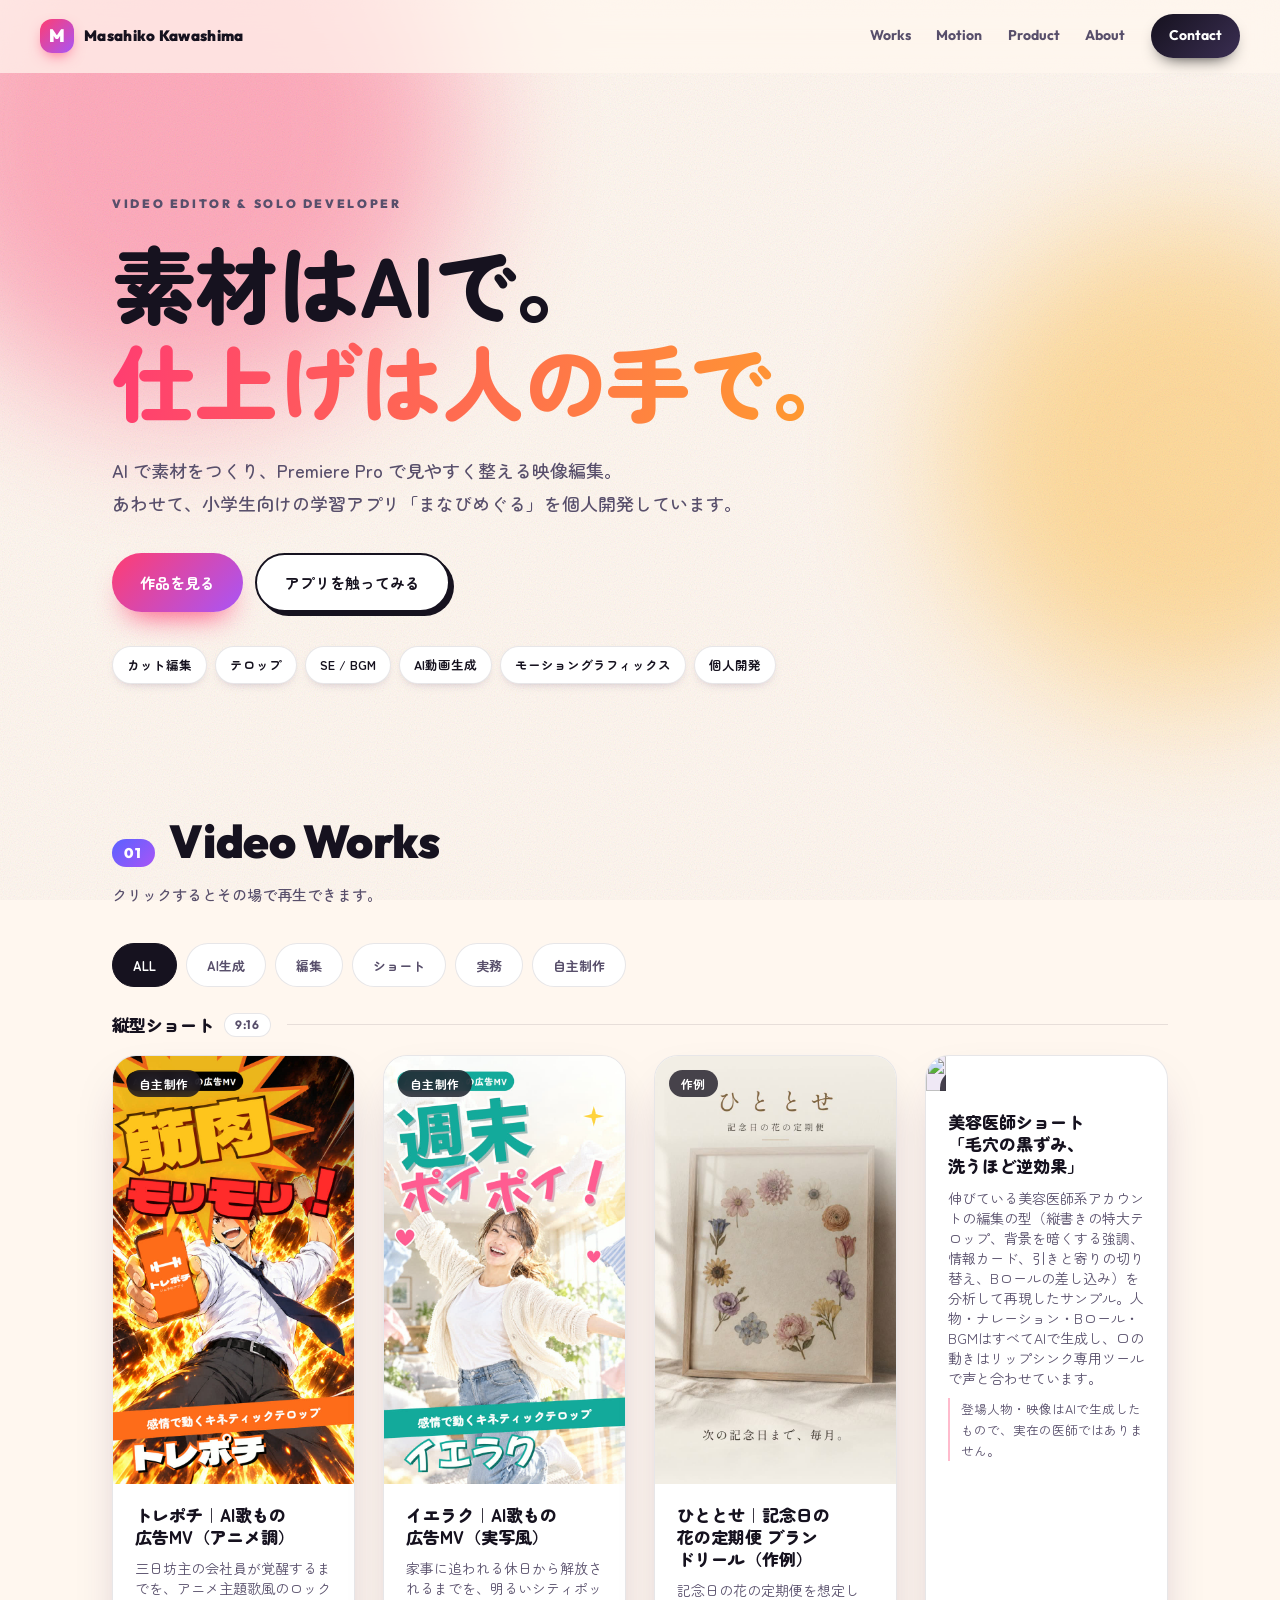
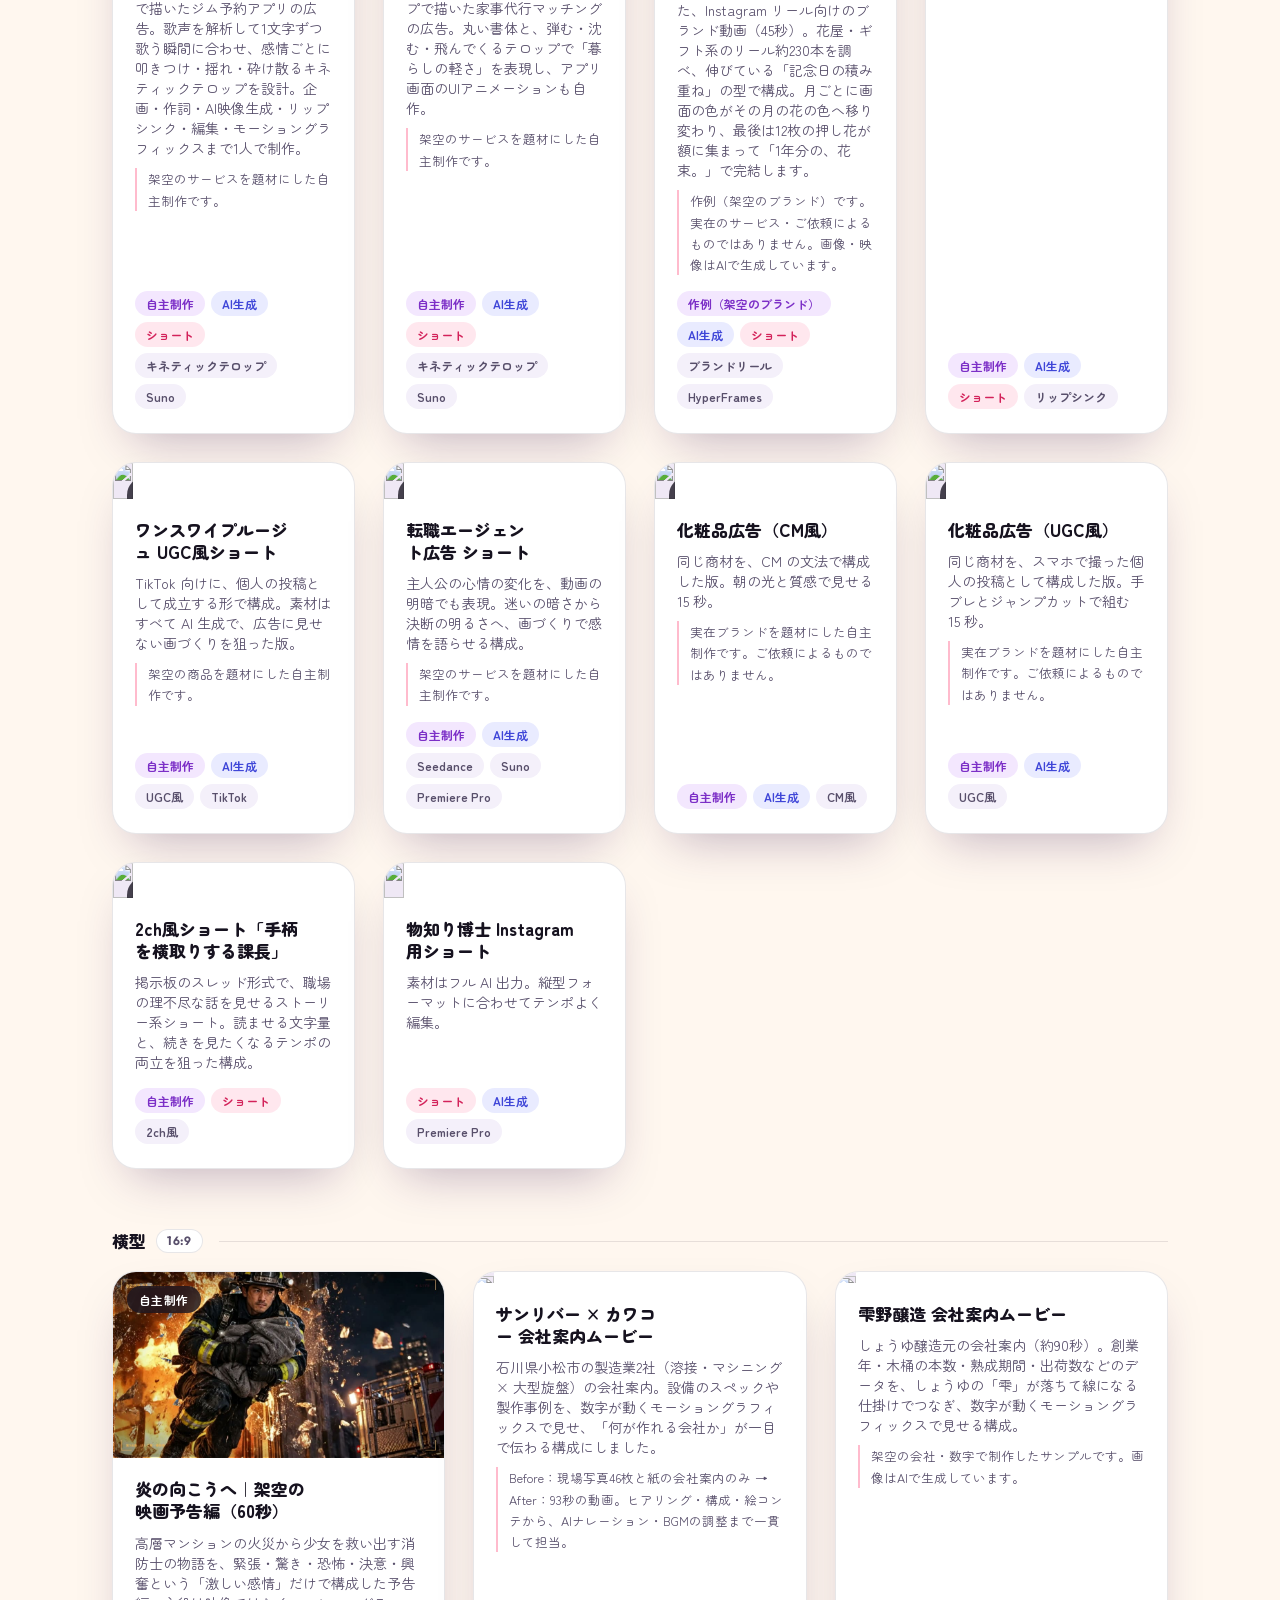
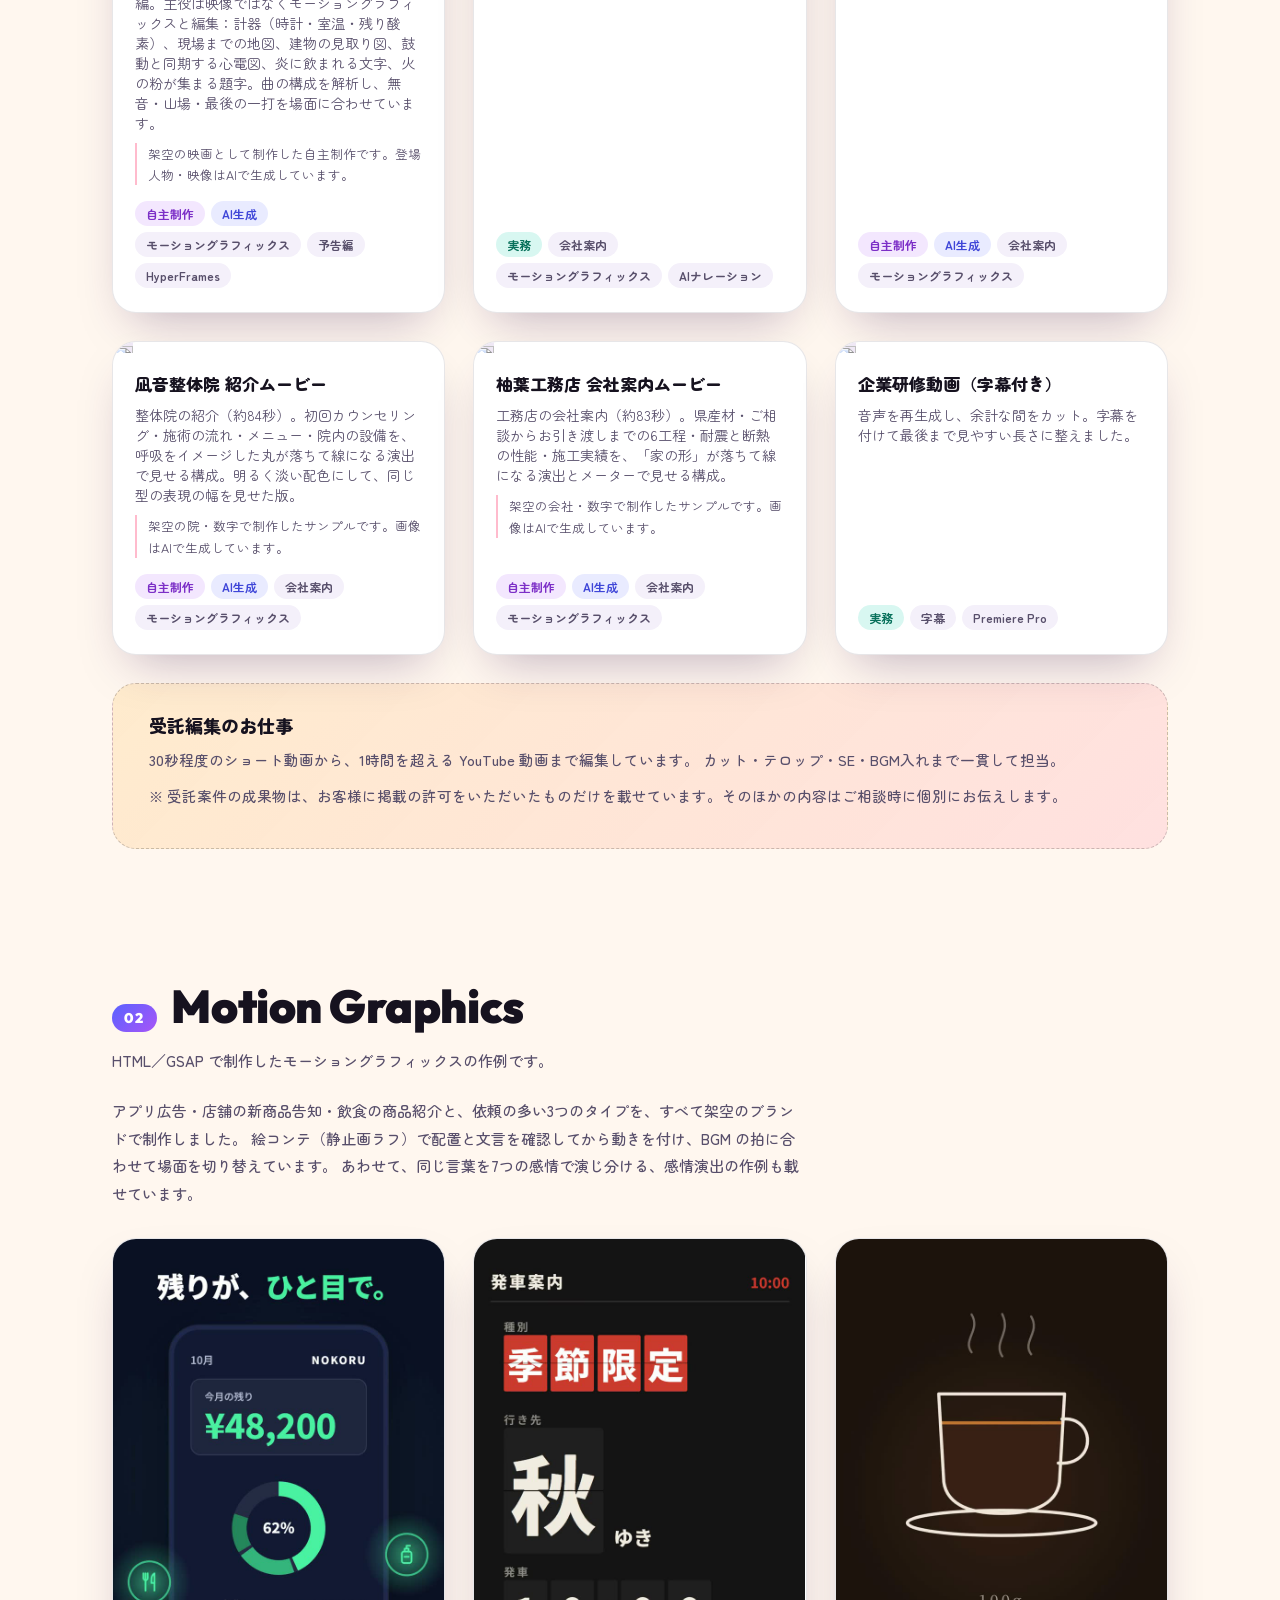
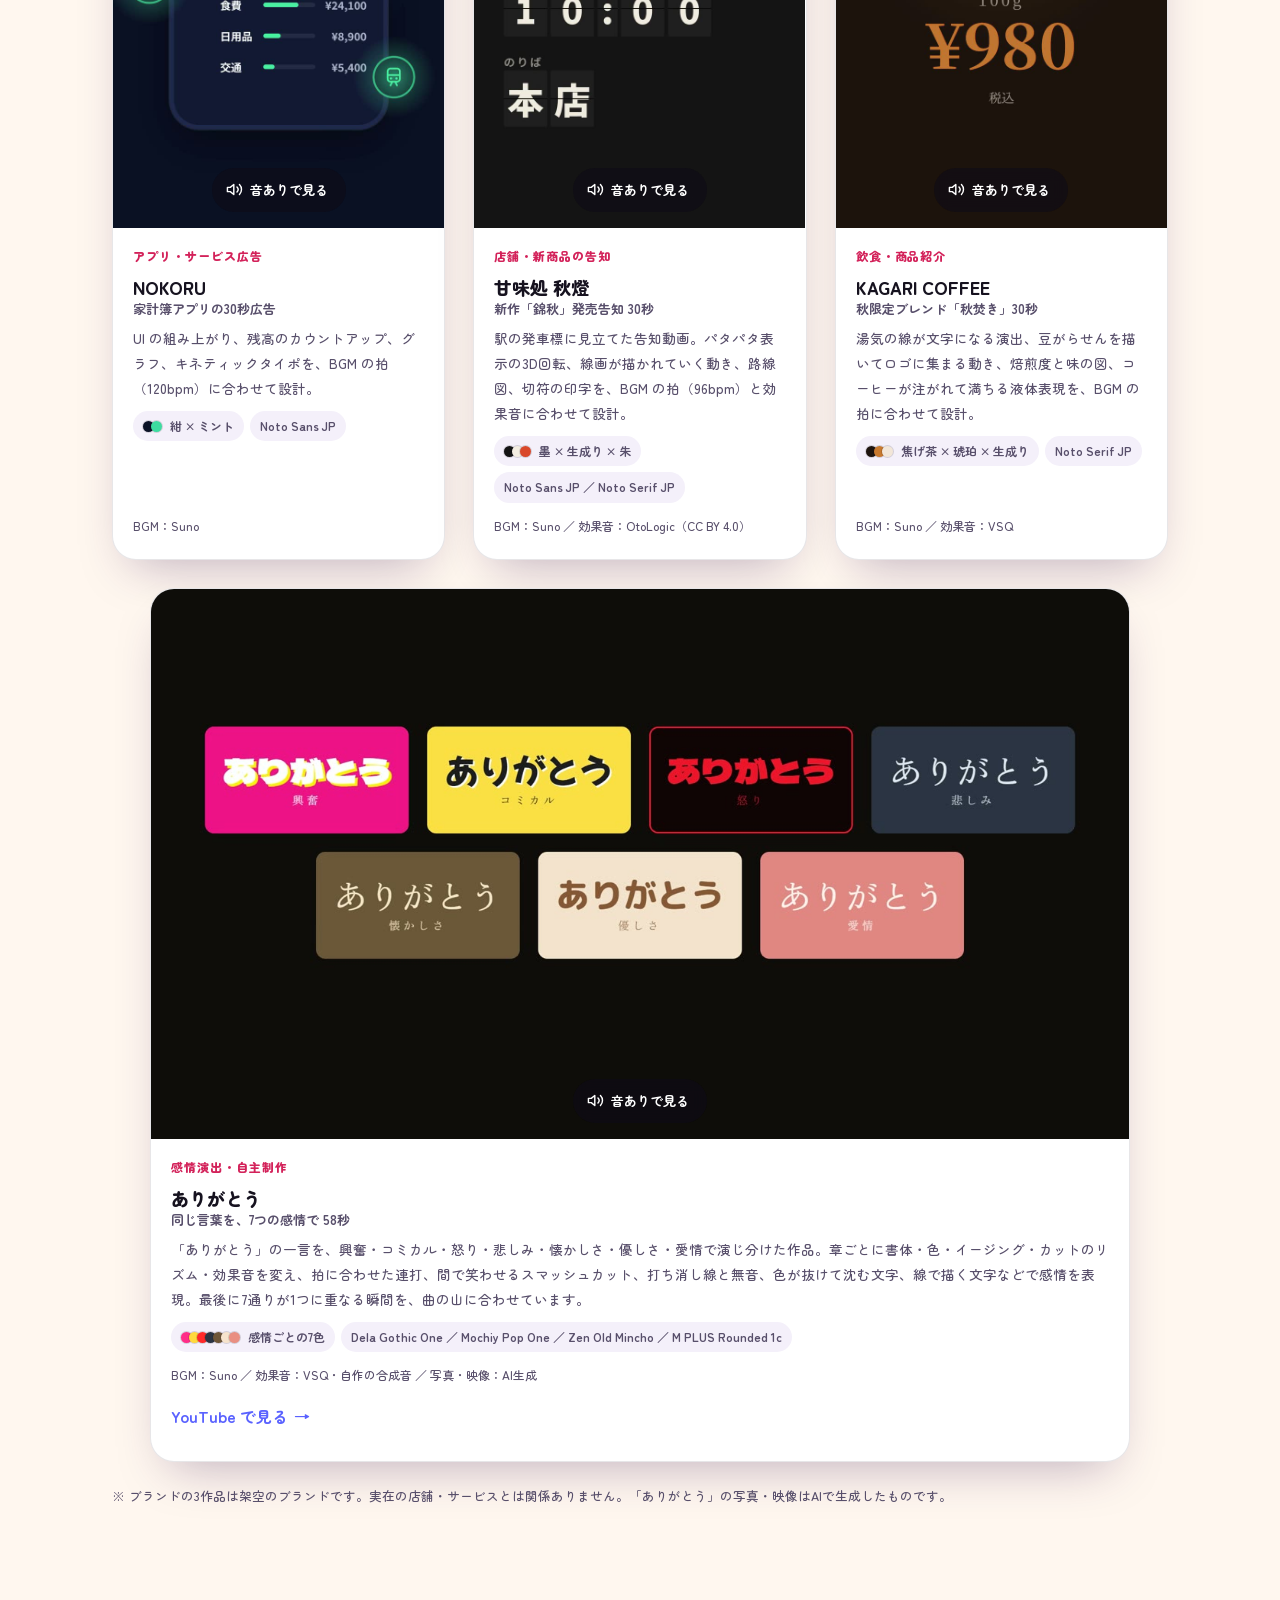
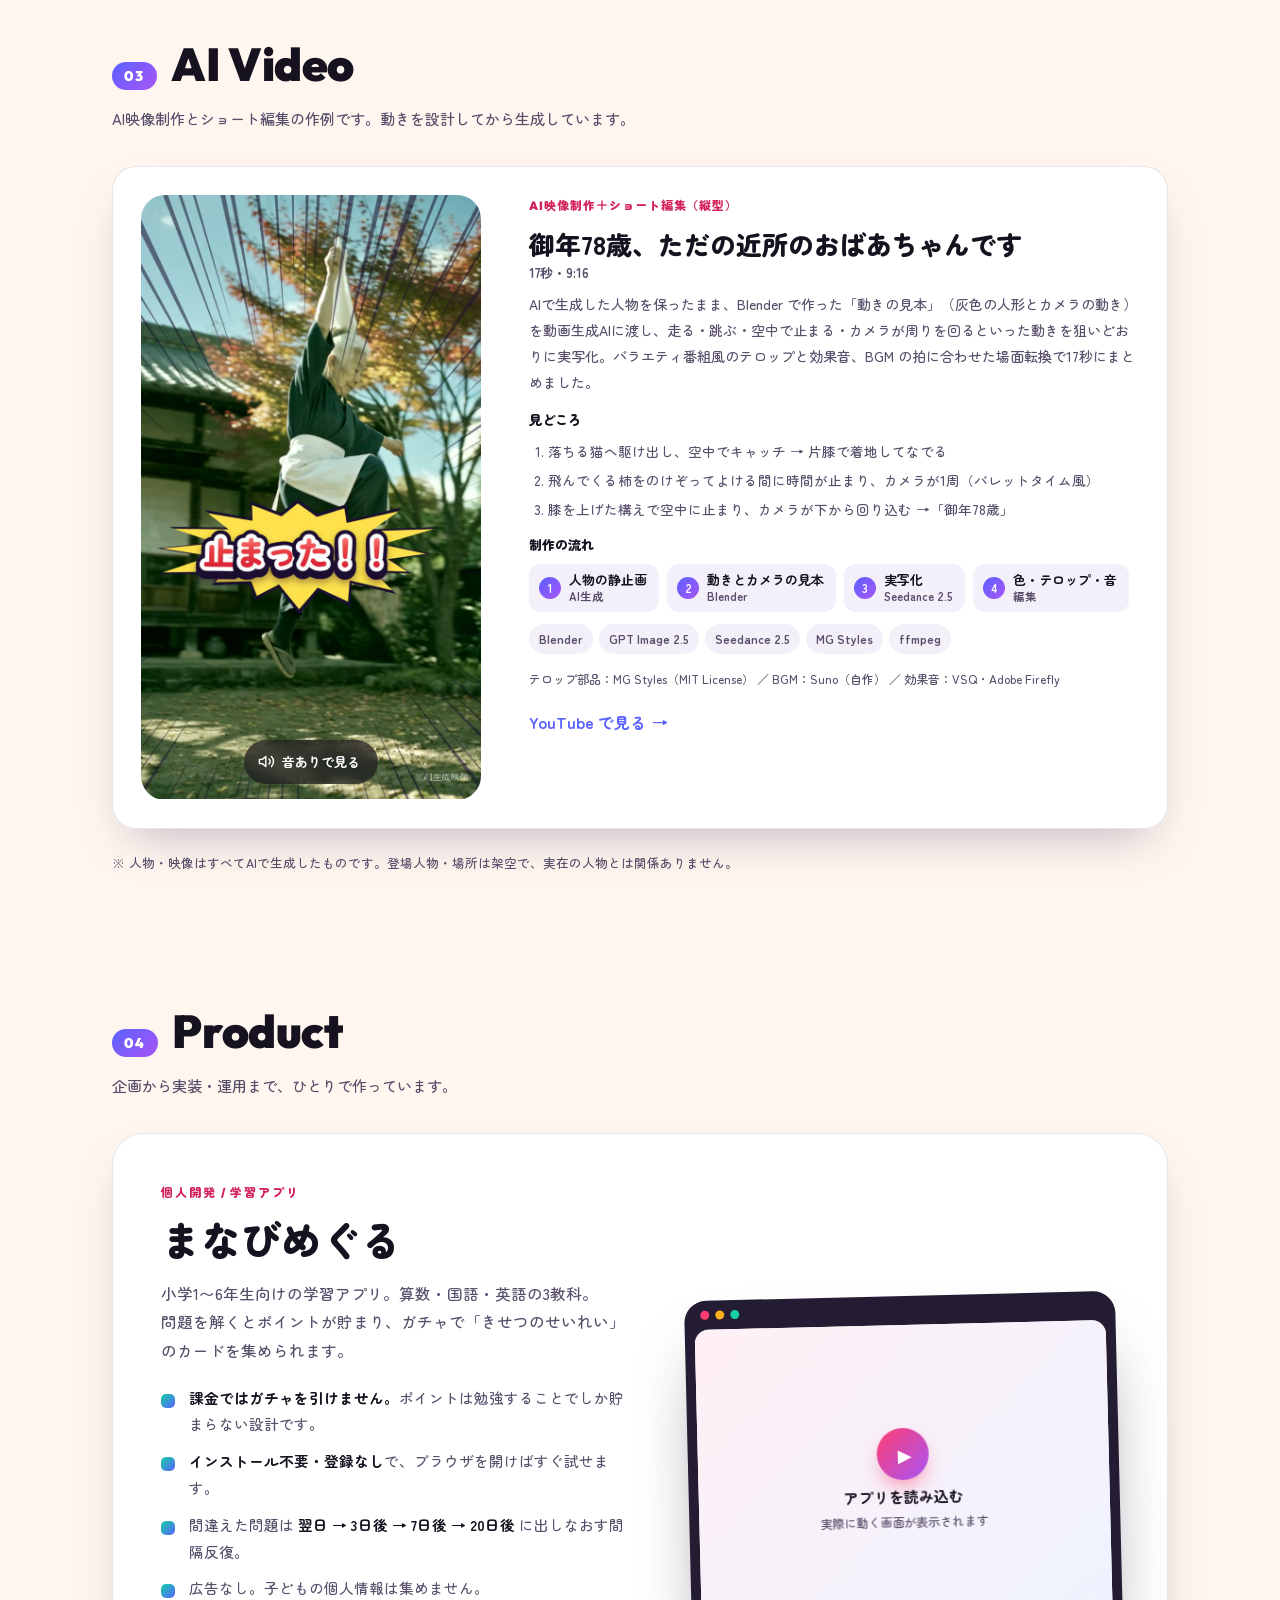
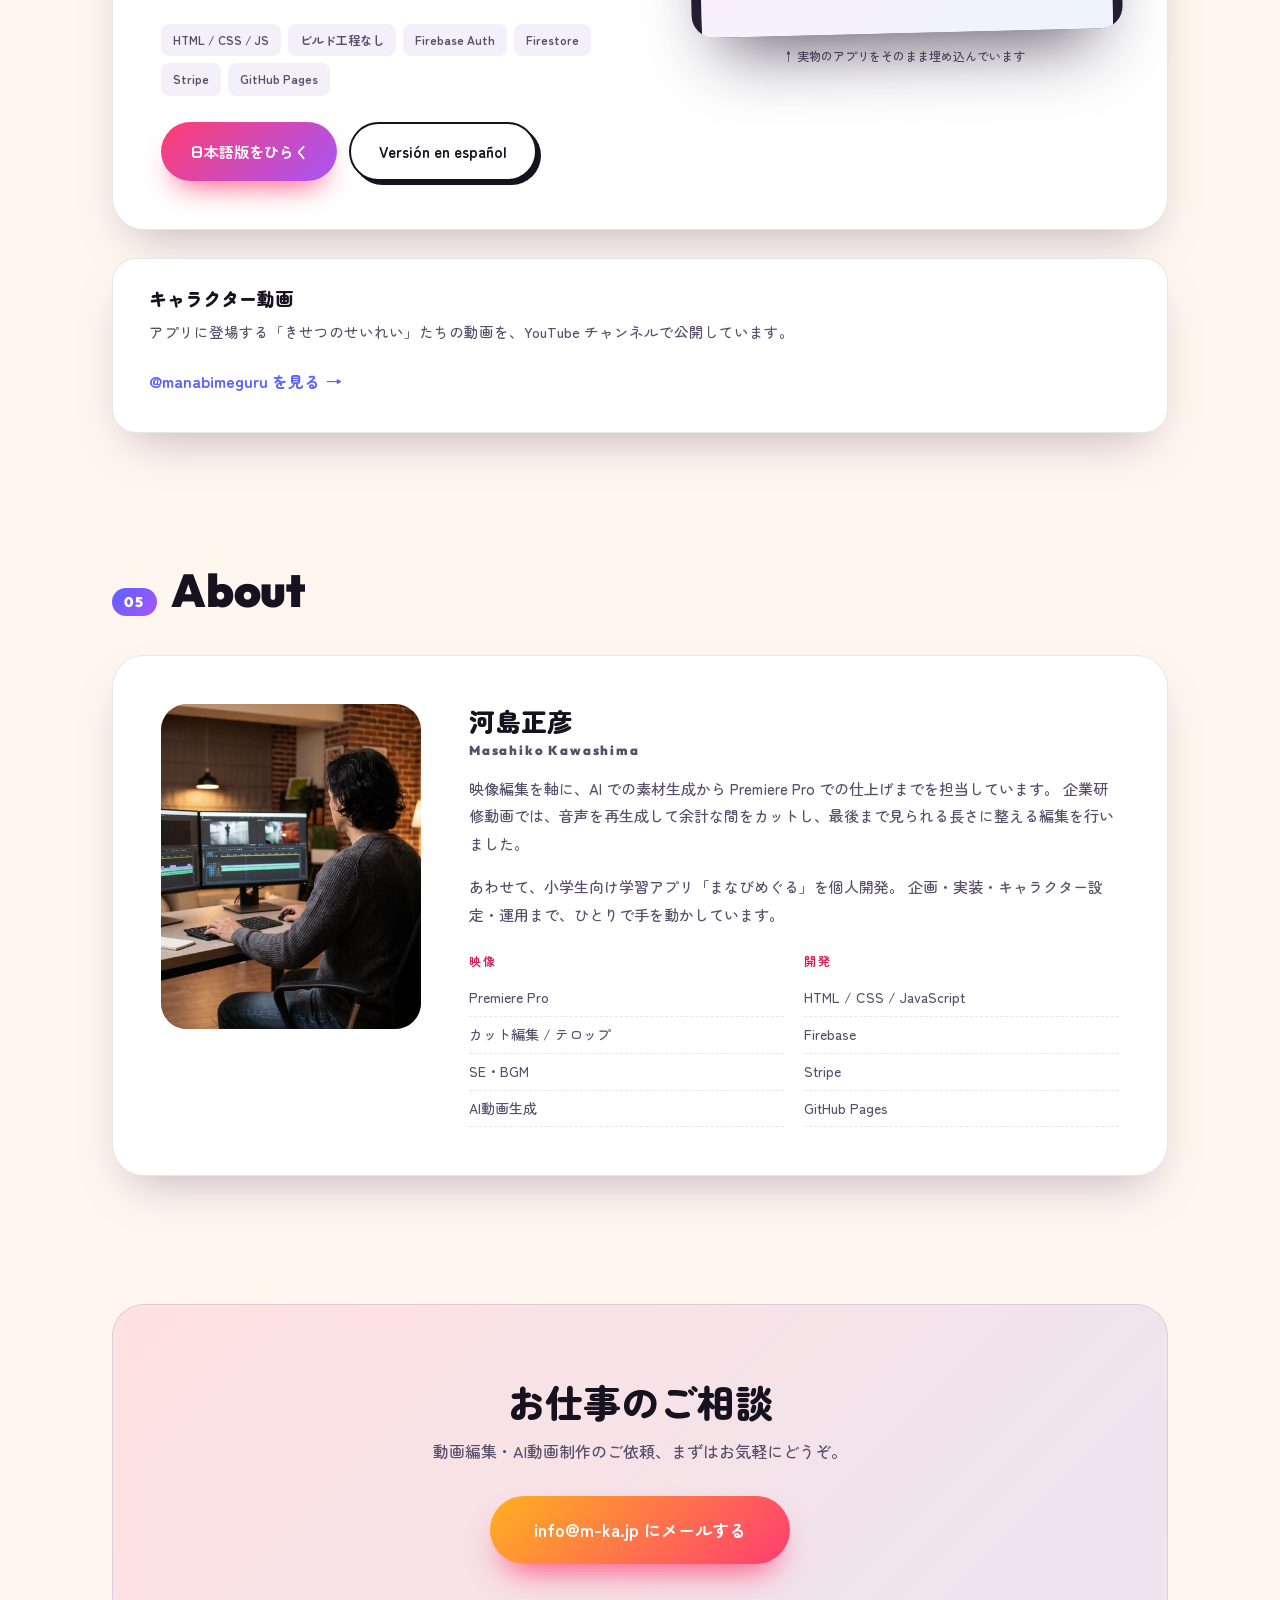
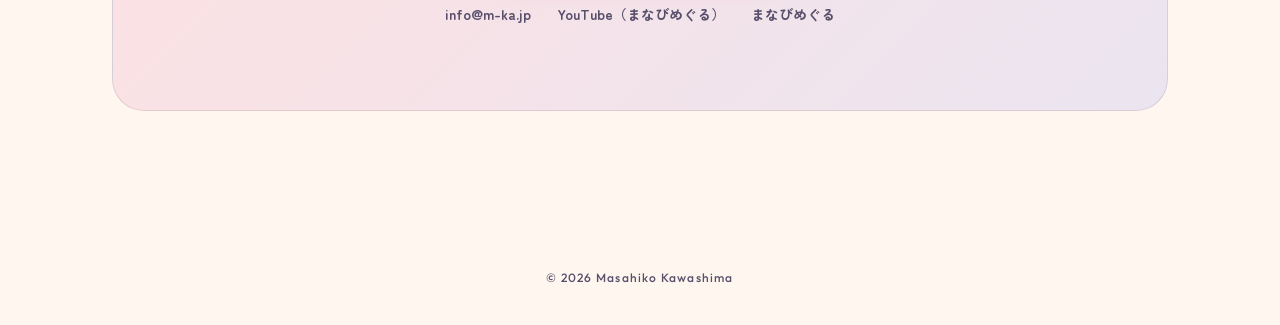
==== commit 9e7291a7: "AI Video 欄を新設し『御年78歳、ただの近所のおばあちゃんです』（AI映像・縦型ショート）を追加 Co-Authored-By: Claude Opus 5.5 <noreply@anthro" ====
--- a/index.html
+++ b/index.html
@@ -20,7 +20,7 @@
 <link rel="preconnect" href="https://fonts.googleapis.com">
 <link rel="preconnect" href="https://fonts.gstatic.com" crossorigin>
 <link href="https://fonts.googleapis.com/css2?family=Outfit:wght@500;700;900&family=Zen+Maru+Gothic:wght@500;700;900&display=swap" rel="stylesheet">
-<link rel="stylesheet" href="assets/styles.css?v=20261026a">
+<link rel="stylesheet" href="assets/styles.css?v=20261030a">
 <link rel="icon" href="data:image/svg+xml,<svg xmlns='http://www.w3.org/2000/svg' viewBox='0 0 100 100'><text y='.9em' font-size='90'>🎬</text></svg>">
 </head>
 <body>
@@ -176,9 +176,48 @@
     <p class="mg-note reveal">※ ブランドの3作品は架空のブランドです。実在の店舗・サービスとは関係ありません。「ありがとう」の写真・映像はAIで生成したものです。</p>
   </section>
 
+  <section id="aivideo" class="section">
+    <div class="sec-head reveal">
+      <h2 class="sec-title"><span class="num">03</span>AI Video</h2>
+      <p class="sec-sub">AI映像制作とショート編集の作例です。動きを設計してから生成しています。</p>
+    </div>
+    <article class="ai-feature reveal">
+      <div class="mg-card ai-card">
+        <div class="mg-media">
+          <video src="assets/ai/obaa.mp4" poster="assets/ai/obaa.jpg" muted playsinline loop preload="metadata" aria-label="御年78歳、ただの近所のおばあちゃんです 17秒"></video>
+          <button class="mg-sound" type="button">音ありで見る</button>
+        </div>
+      </div>
+      <div class="ai-body">
+        <p class="mg-kind">AI映像制作＋ショート編集（縦型）</p>
+        <h3 class="ai-title">御年78歳、ただの近所のおばあちゃんです<span>17秒・9:16</span></h3>
+        <p class="ai-desc">AIで生成した人物を保ったまま、Blender で作った「動きの見本」（灰色の人形とカメラの動き）を動画生成AIに渡し、走る・跳ぶ・空中で止まる・カメラが周りを回るといった動きを狙いどおりに実写化。バラエティ番組風のテロップと効果音、BGM の拍に合わせた場面転換で17秒にまとめました。</p>
+        <h4 class="ai-sub">見どころ</h4>
+        <ol class="ai-points">
+          <li>落ちる猫へ駆け出し、空中でキャッチ → 片膝で着地してなでる</li>
+          <li>飛んでくる柿をのけぞってよける間に時間が止まり、カメラが1周（バレットタイム風）</li>
+          <li>膝を上げた構えで空中に止まり、カメラが下から回り込む →「御年78歳」</li>
+        </ol>
+        <h4 class="ai-sub">制作の流れ</h4>
+        <ol class="ai-flow">
+          <li><span>人物の静止画<small>AI生成</small></span></li>
+          <li><span>動きとカメラの見本<small>Blender</small></span></li>
+          <li><span>実写化<small>Seedance 2.5</small></span></li>
+          <li><span>色・テロップ・音<small>編集</small></span></li>
+        </ol>
+        <ul class="mg-spec">
+          <li>Blender</li><li>GPT Image 2.5</li><li>Seedance 2.5</li><li>MG Styles</li><li>ffmpeg</li>
+        </ul>
+        <p class="mg-credit">テロップ部品：MG Styles（MIT License） ／ BGM：Suno（自作） ／ 効果音：VSQ・Adobe Firefly</p>
+        <a class="link-arrow" href="https://youtube.com/shorts/h2a_C2V7c2c" target="_blank" rel="noopener">YouTube で見る</a>
+      </div>
+    </article>
+    <p class="mg-note reveal">※ 人物・映像はすべてAIで生成したものです。登場人物・場所は架空で、実在の人物とは関係ありません。</p>
+  </section>
+
   <section id="product" class="section">
     <div class="sec-head reveal">
-      <h2 class="sec-title"><span class="num">03</span>Product</h2>
+      <h2 class="sec-title"><span class="num">04</span>Product</h2>
       <p class="sec-sub">企画から実装・運用まで、ひとりで作っています。</p>
     </div>
 
@@ -229,7 +268,7 @@
 
   <section id="about" class="section">
     <div class="sec-head reveal">
-      <h2 class="sec-title"><span class="num">04</span>About</h2>
+      <h2 class="sec-title"><span class="num">05</span>About</h2>
     </div>
     <div class="about reveal">
       <div class="about-photo" id="about-photo">
@@ -283,6 +322,6 @@
   <div class="modal-box" id="modal-box"></div>
 </div>
 
-<script src="assets/app.js?v=20261026a"></script>
+<script src="assets/app.js?v=20261030a"></script>
 </body>
 </html>
--- a/assets/styles.css
+++ b/assets/styles.css
@@ -211,6 +211,34 @@
 .mg-swatch i:last-of-type{margin-right:2px}
 .mg-credit{font-size:12px;color:var(--ink-2);margin:auto 0 0;padding-top:4px}
 .mg-note{font-size:12.5px;color:var(--ink-2);margin:22px 0 0}
+
+/* ---------- AI video（動画1本＋説明を横に並べる） ---------- */
+.ai-feature{
+  display:grid;grid-template-columns:minmax(240px,340px) minmax(0,1fr);gap:clamp(22px,4vw,48px);align-items:start;
+  background:var(--card);border:1px solid var(--line);border-radius:var(--radius);box-shadow:var(--shadow);
+  padding:clamp(16px,3vw,28px);
+}
+.ai-card{max-width:none;box-shadow:none;border:0}
+.ai-body{display:flex;flex-direction:column;gap:10px;min-width:0}
+.ai-title{font-size:clamp(20px,2.6vw,26px);font-weight:900;text-wrap:balance}
+.ai-title span{display:block;font-size:13px;font-weight:700;color:var(--ink-2);margin-top:4px}
+.ai-desc{font-size:14px;color:var(--ink-2);margin:0}
+.ai-sub{font-size:13px;font-weight:900;margin-top:6px}
+.ai-points{margin:0;padding-left:1.4em;font-size:13.5px;color:var(--ink-2);display:grid;gap:4px}
+.ai-flow{list-style:none;margin:0;padding:0;display:flex;flex-wrap:wrap;gap:8px;counter-reset:flow}
+.ai-flow li{
+  counter-increment:flow;font-size:13px;font-weight:700;padding:8px 12px 8px 10px;border-radius:12px;
+  background:#F4F0FA;display:flex;align-items:center;gap:8px;line-height:1.3
+}
+.ai-flow li::before{
+  content:counter(flow);flex:none;width:22px;height:22px;border-radius:50%;display:grid;place-items:center;
+  font-size:12px;color:#fff;background:linear-gradient(135deg,var(--indigo),var(--violet))
+}
+.ai-flow small{display:block;font-size:11.5px;font-weight:700;color:var(--ink-2)}
+@media (max-width:760px){
+  .ai-feature{grid-template-columns:1fr}
+  .ai-card{max-width:360px;justify-self:center}
+}
 
 /* ---------- product ---------- */
 .product{
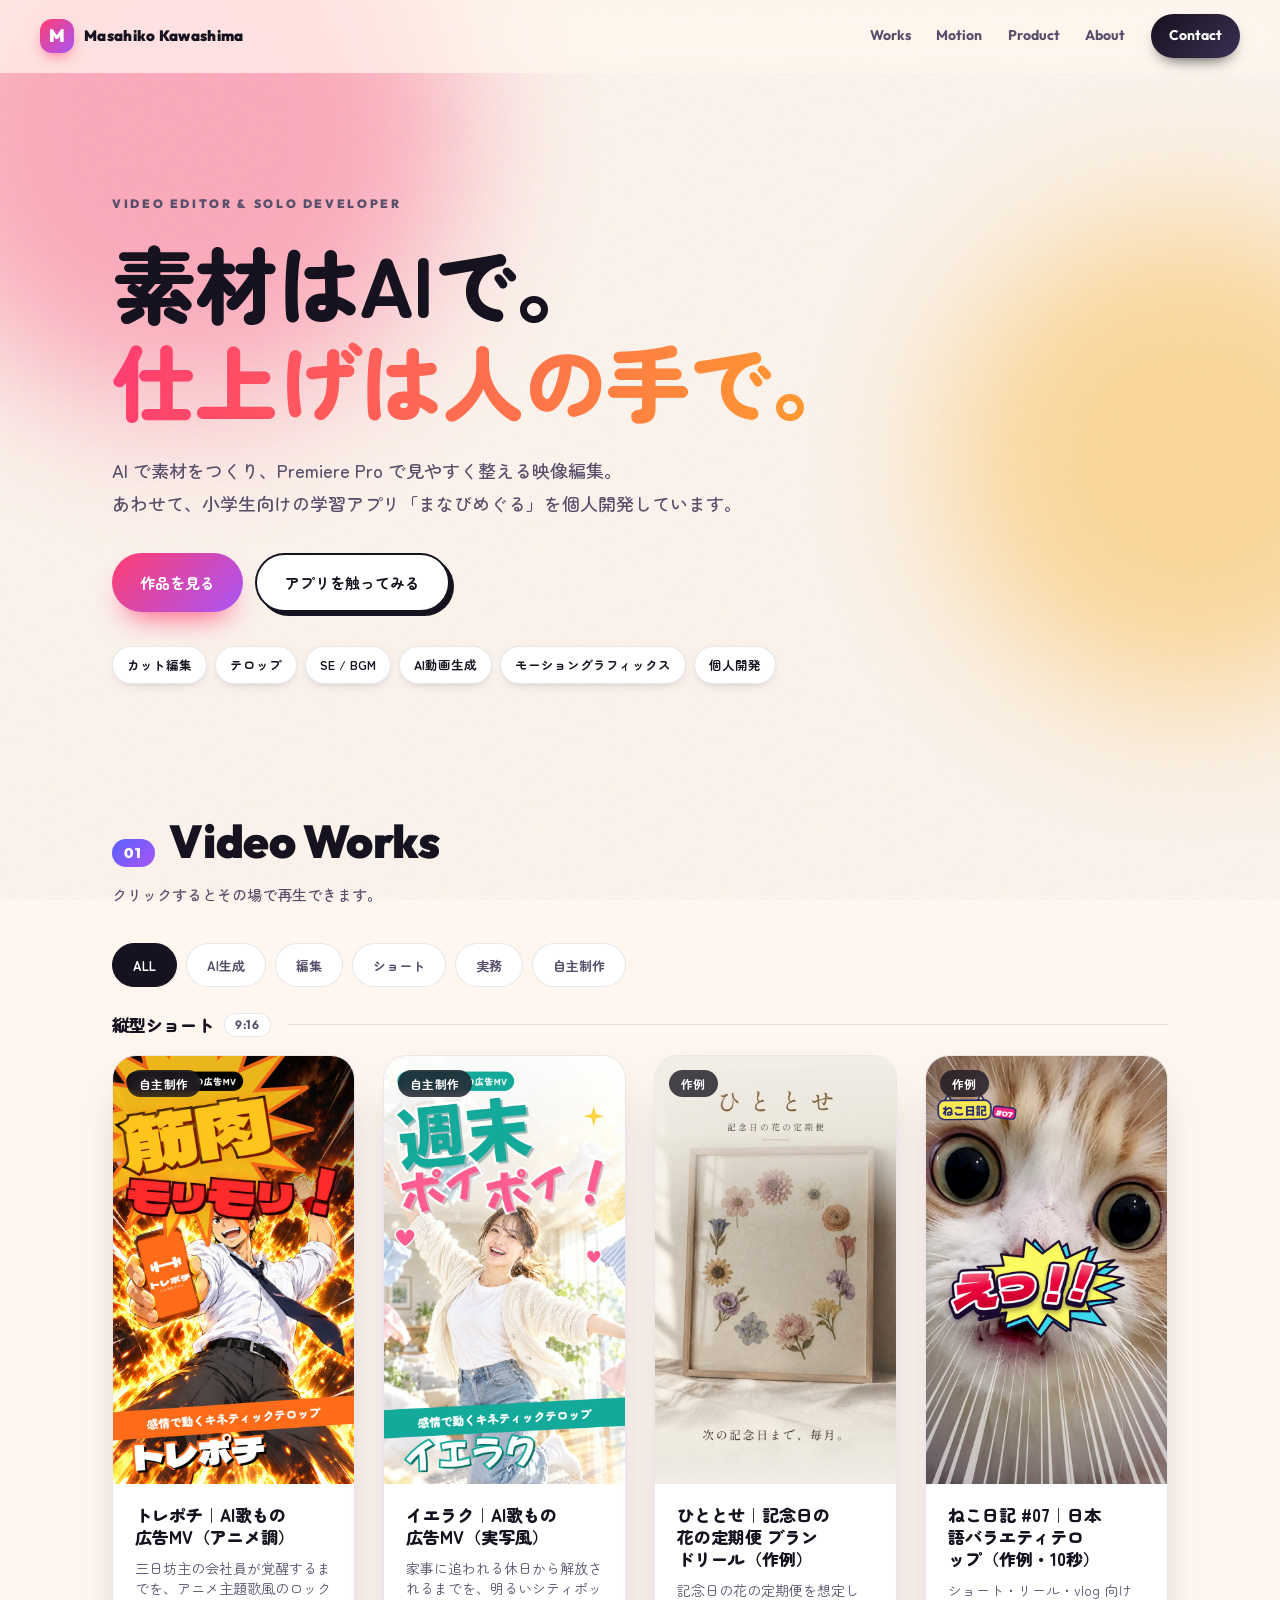
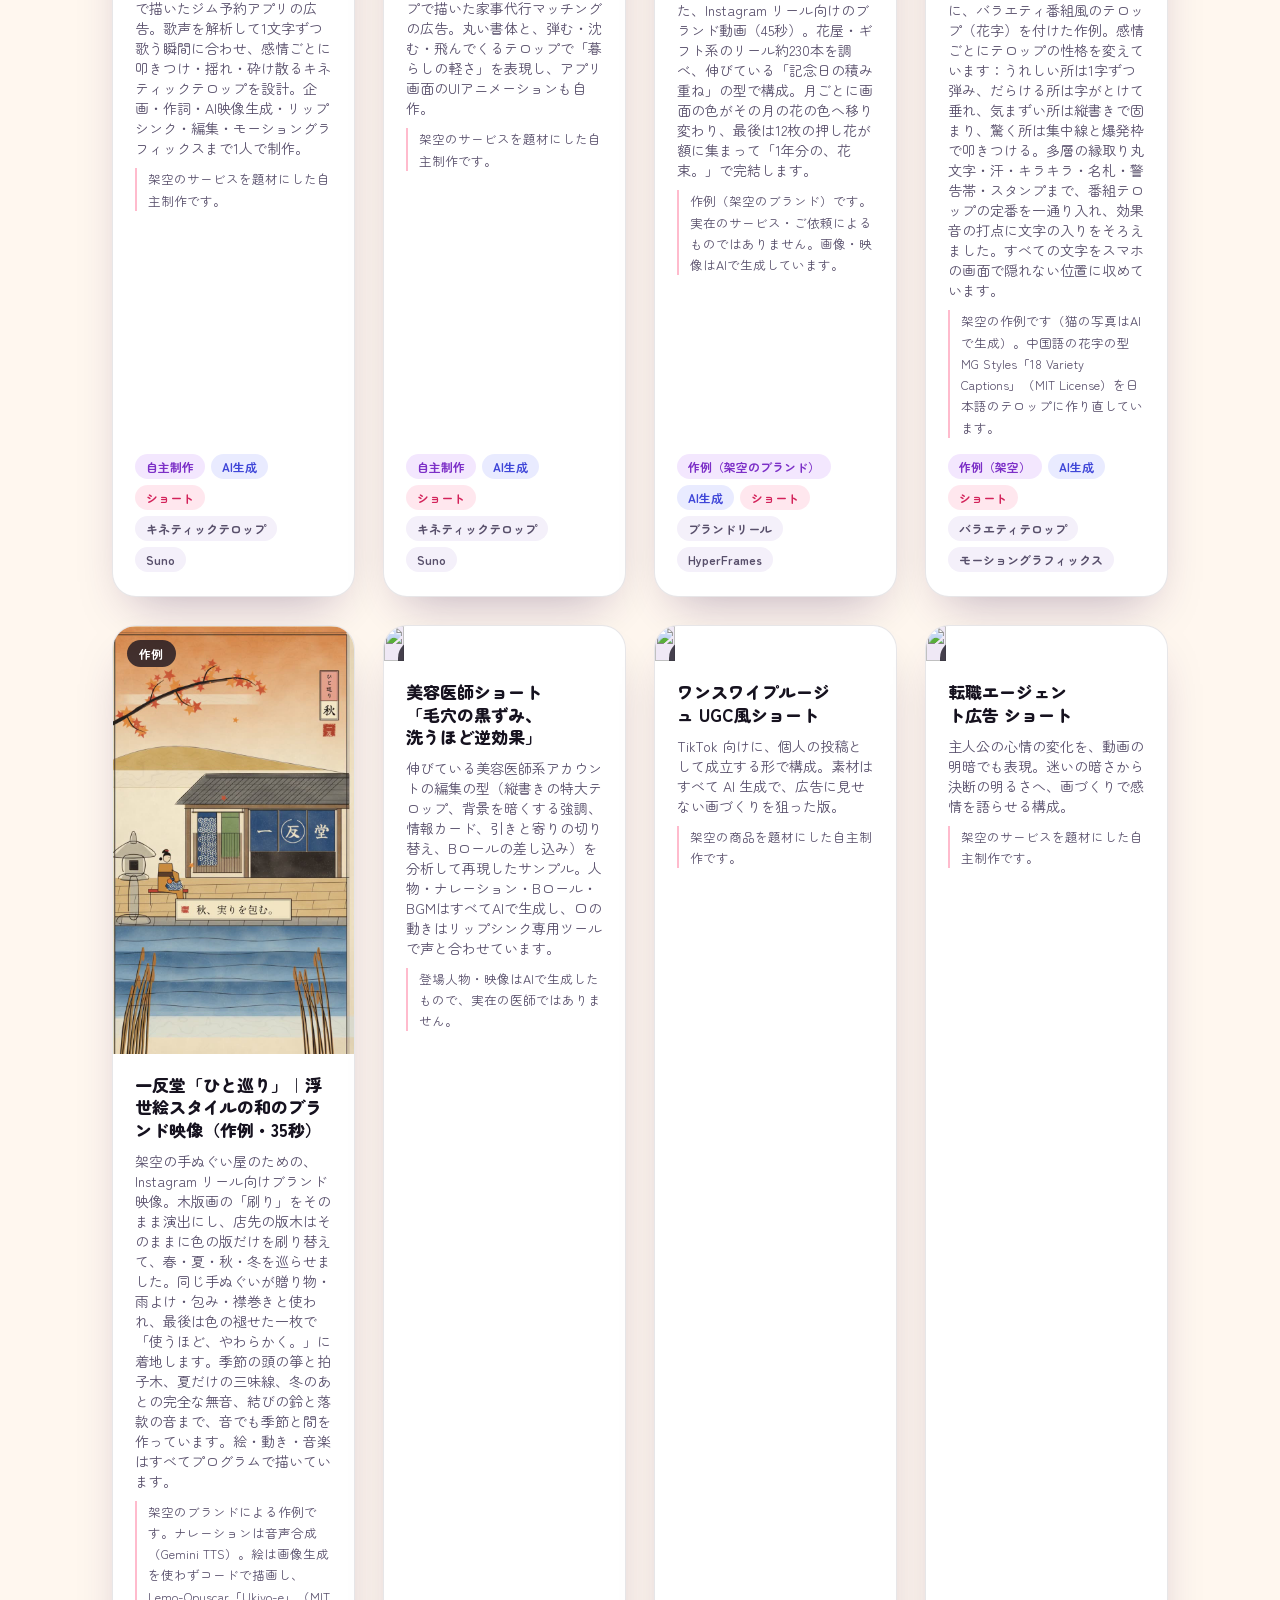
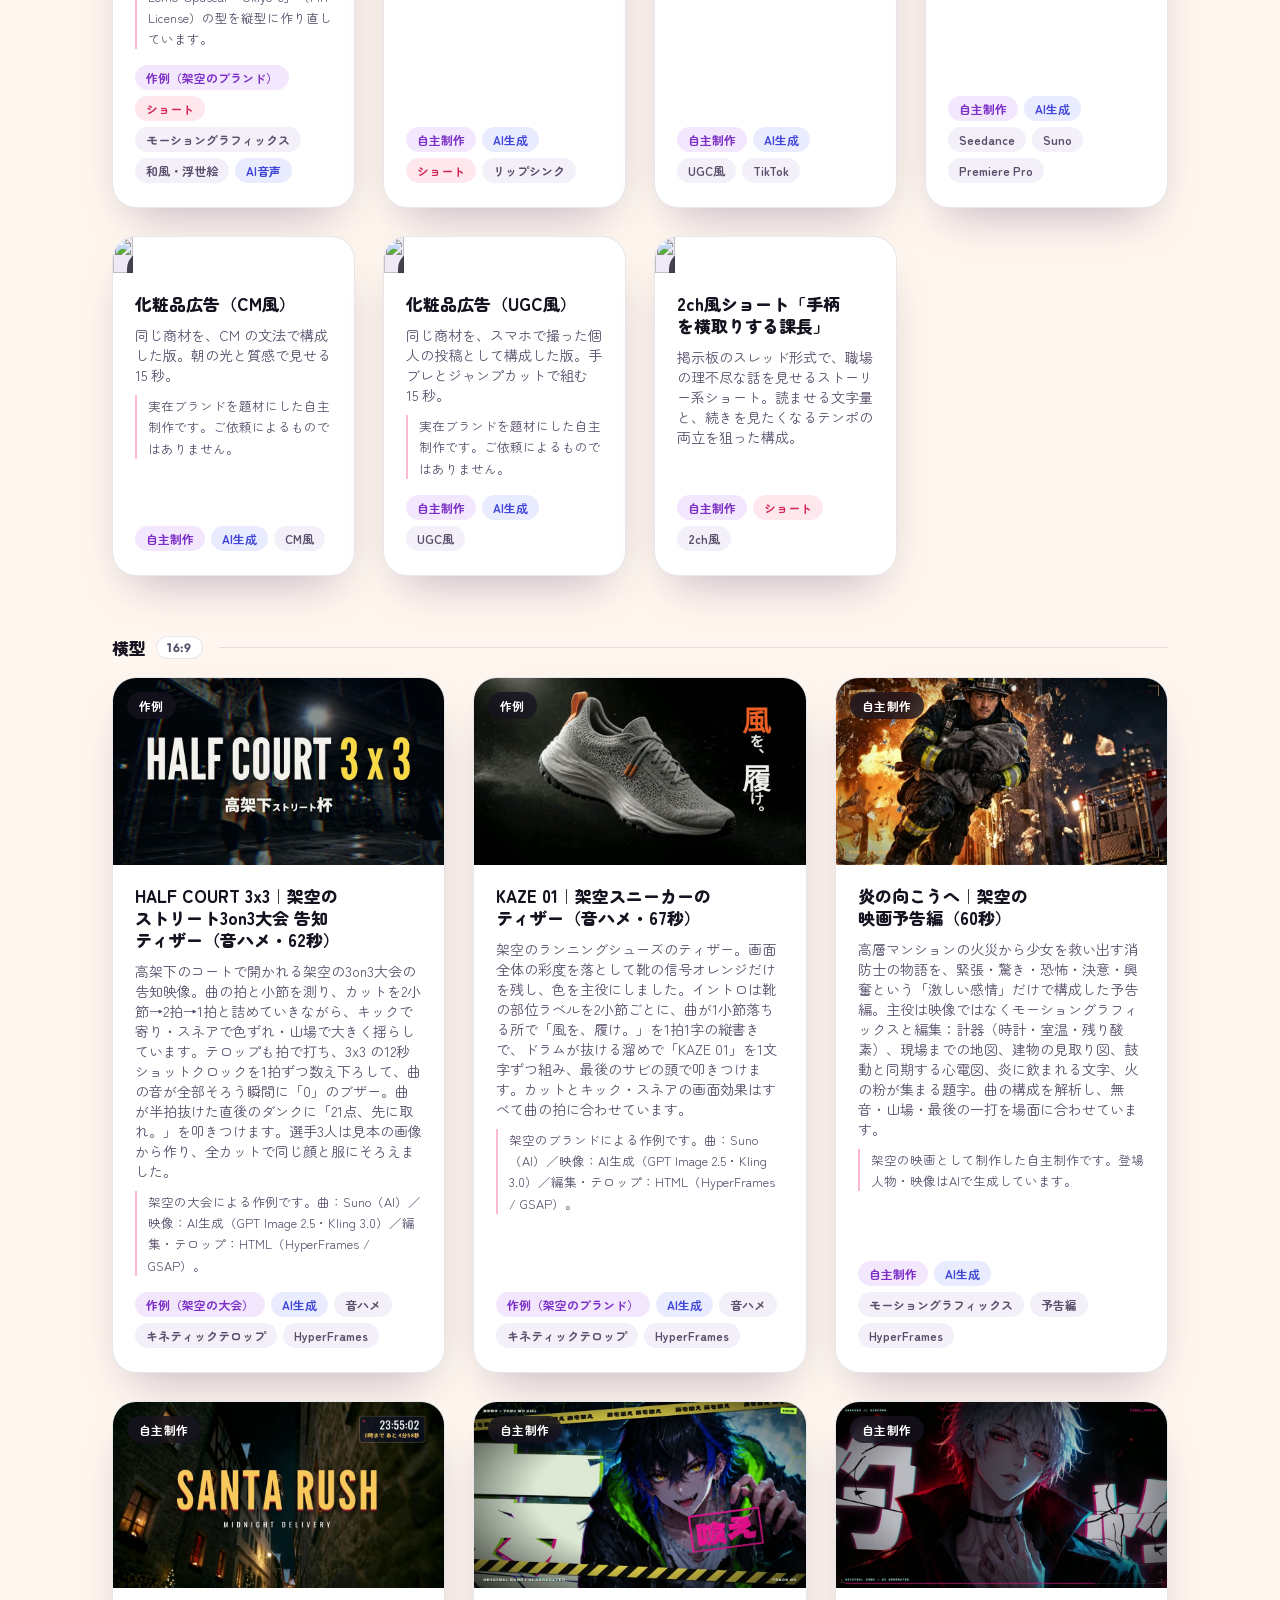
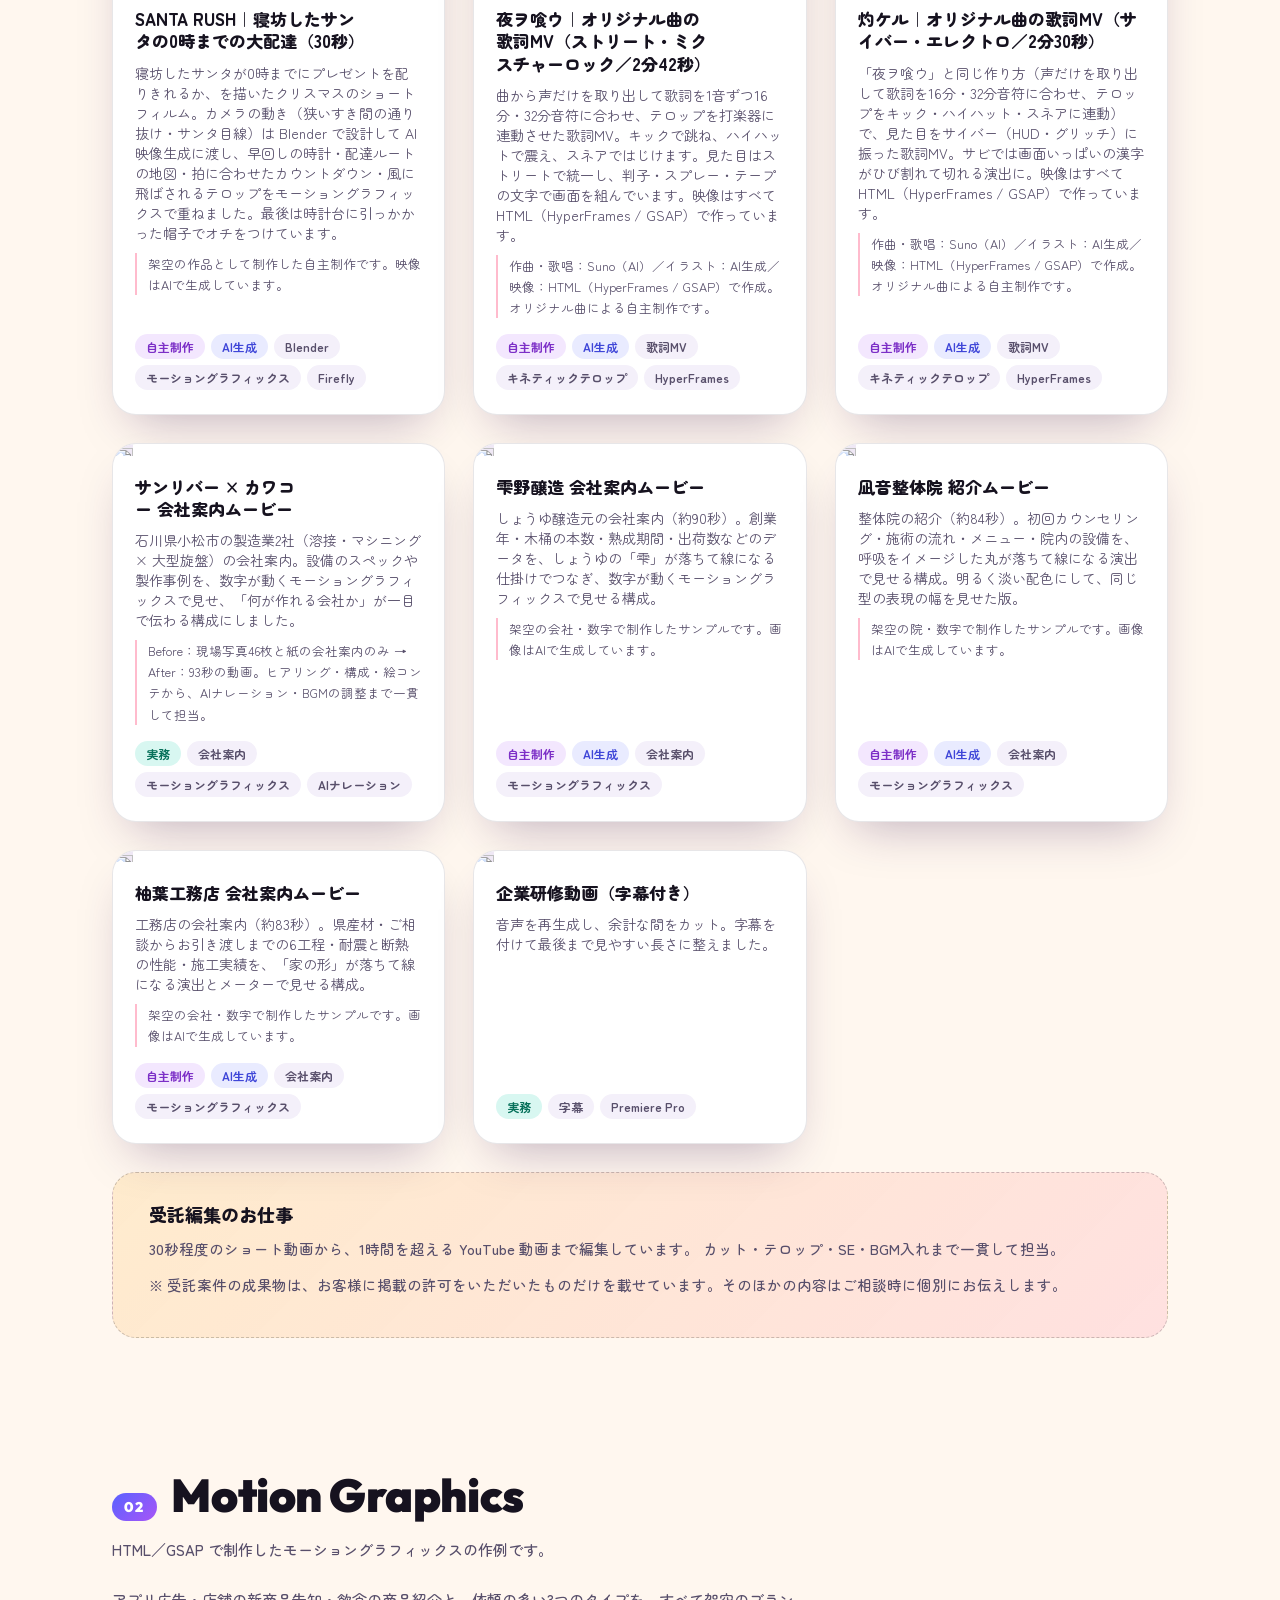
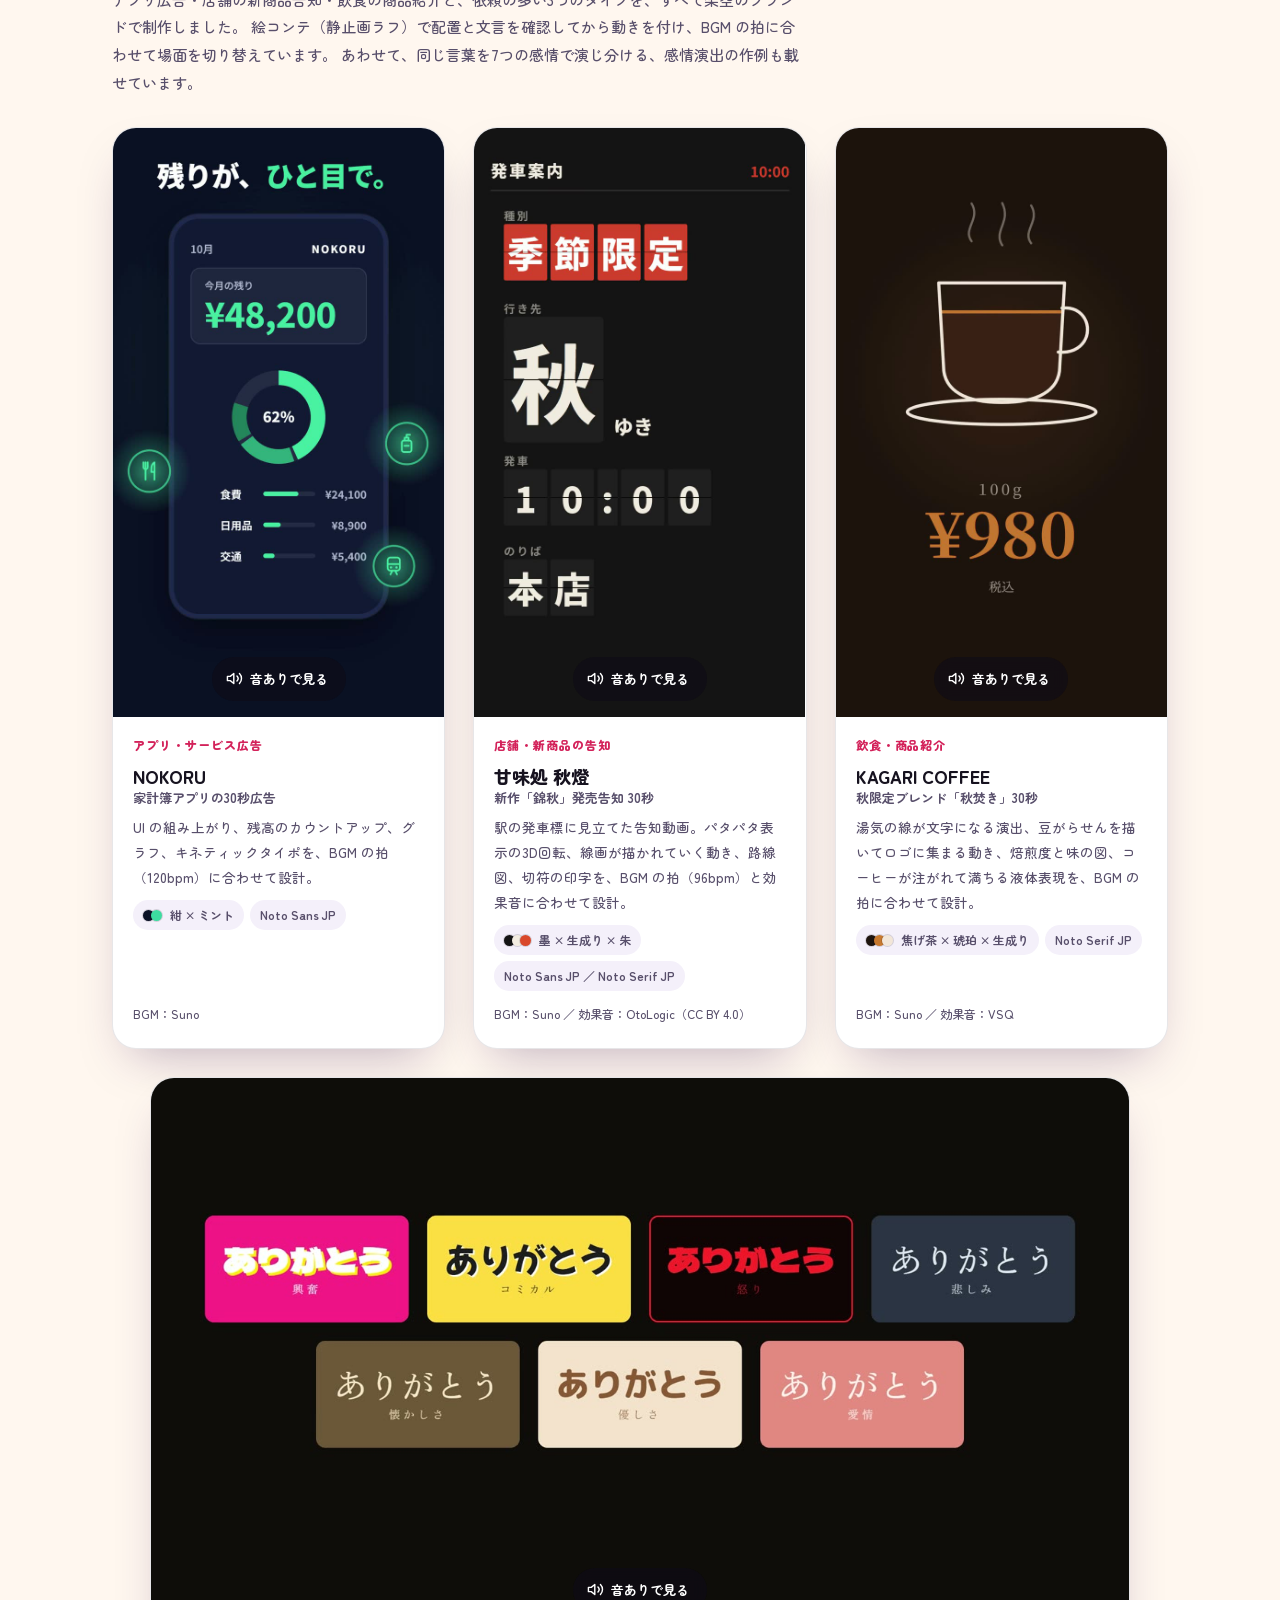
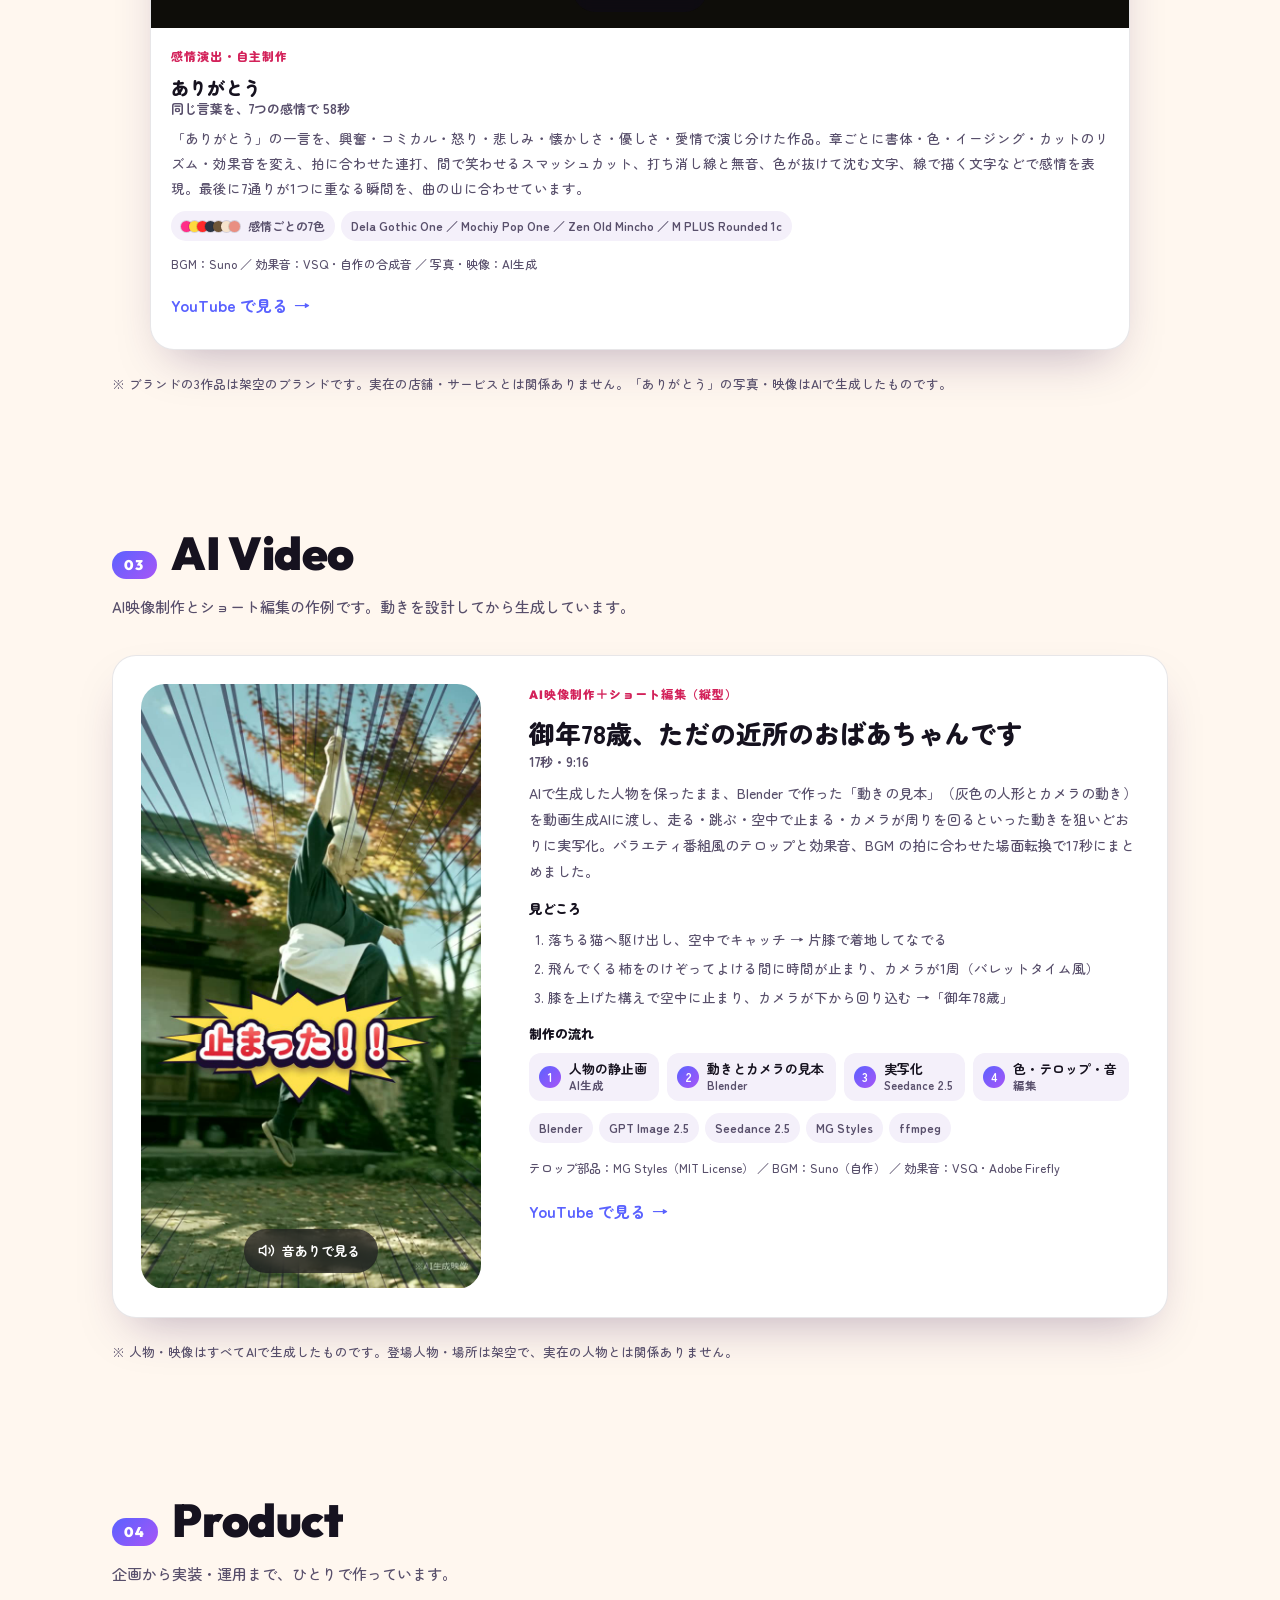
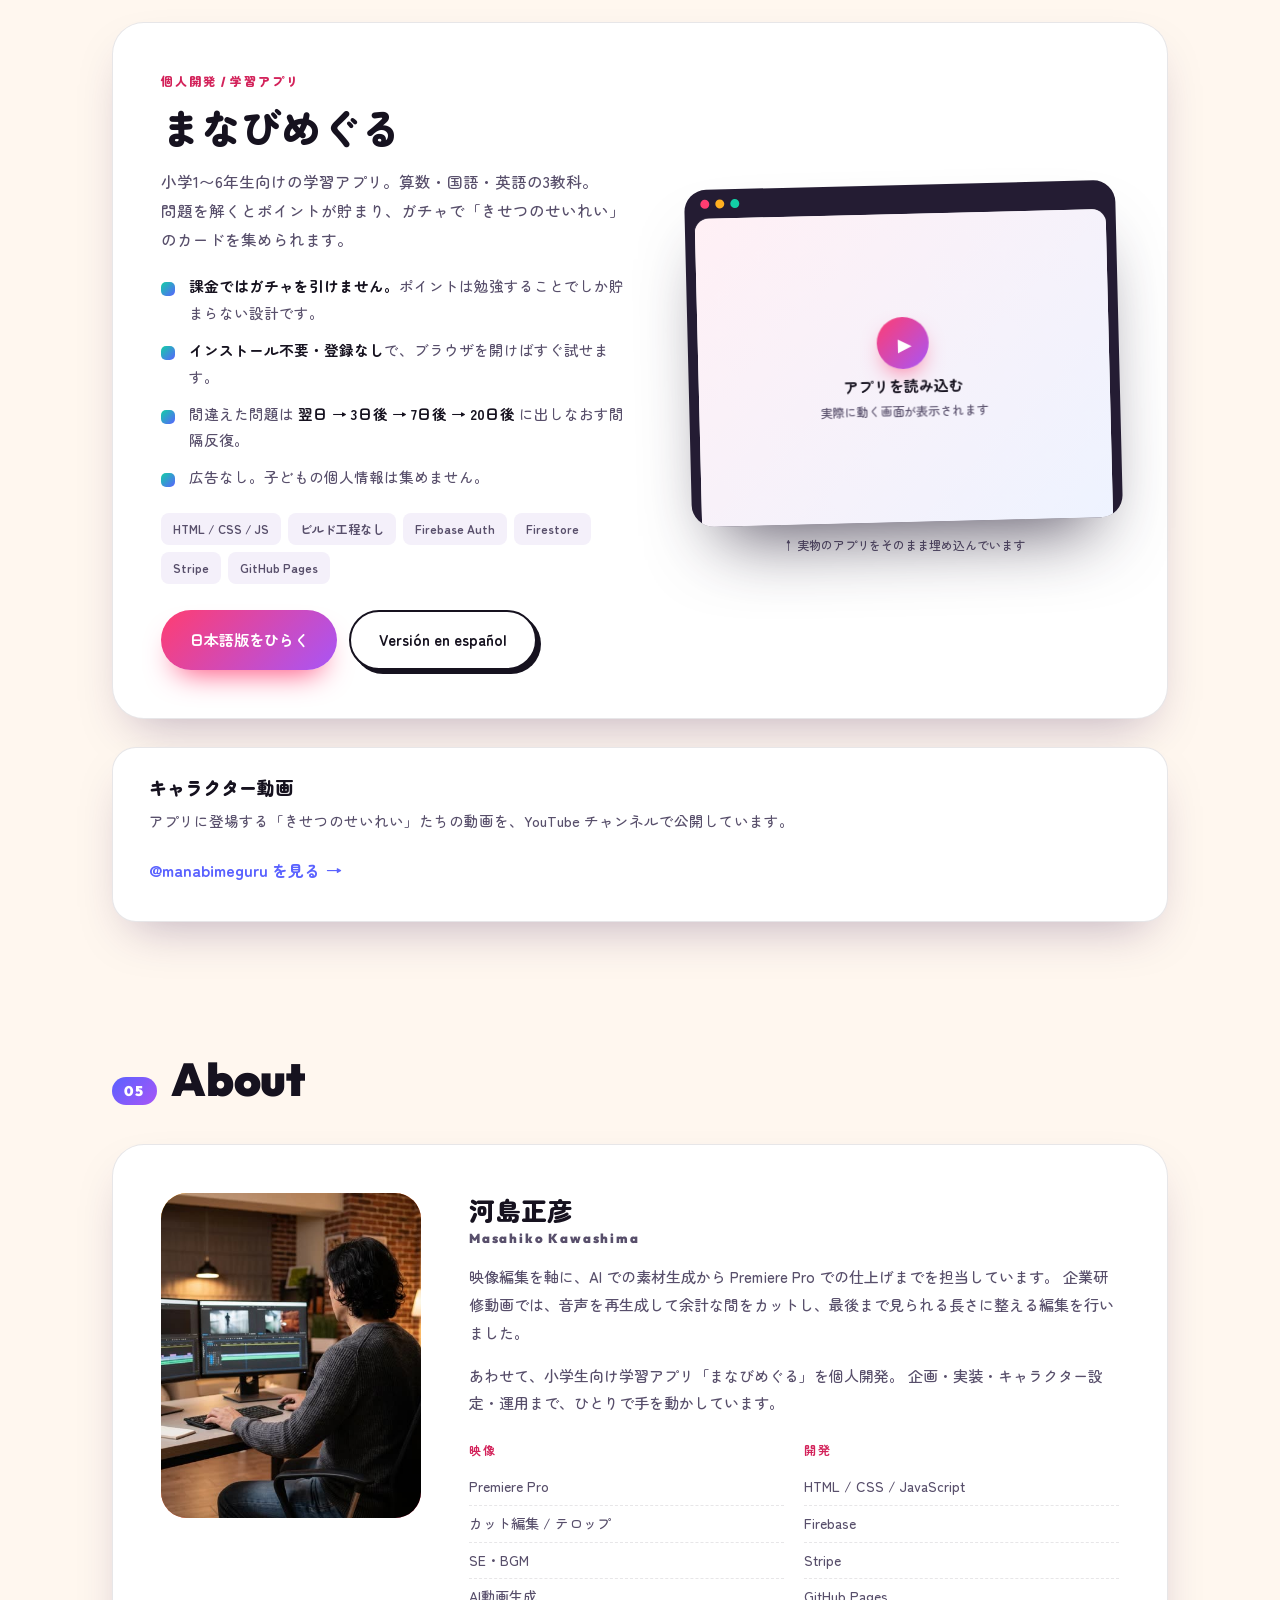
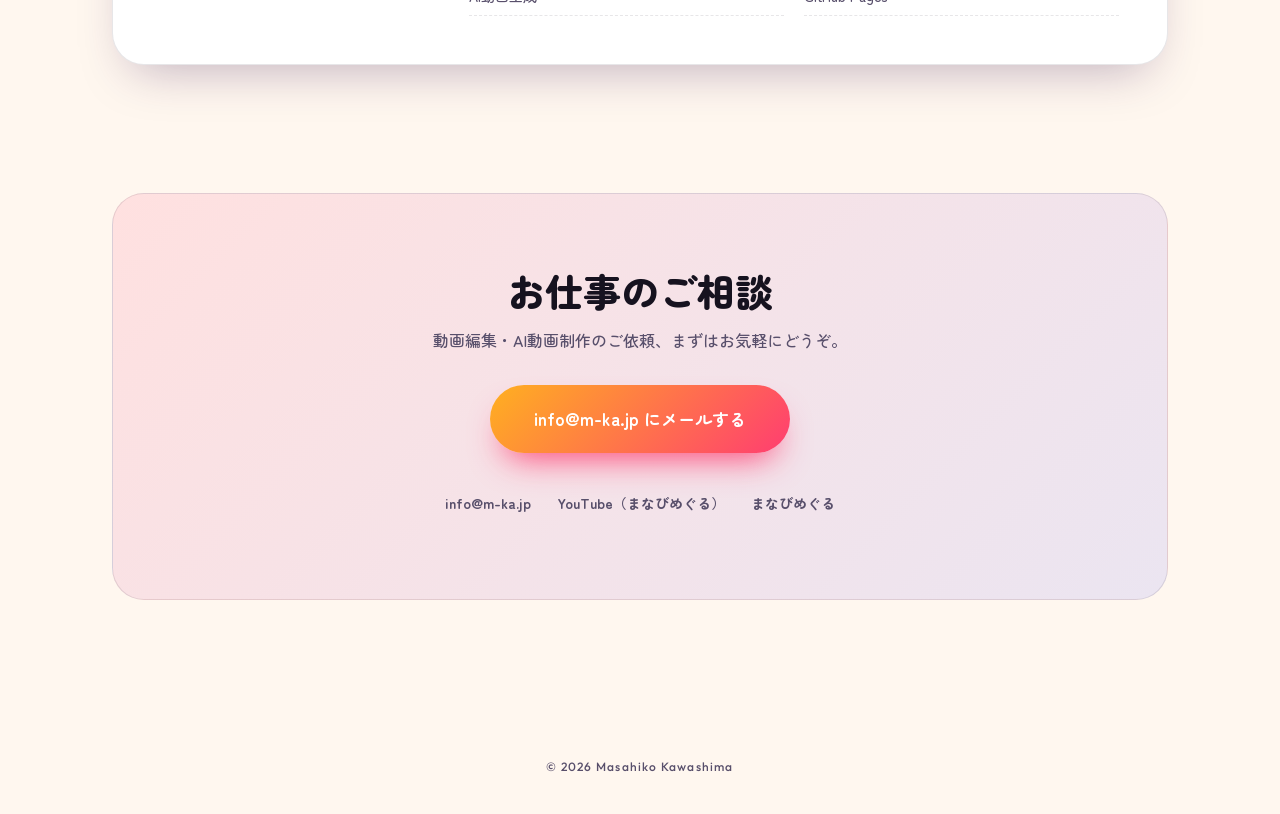
==== commit 319f7132: "作品に『HALF COURT 3x3』『KAZE 01』（音ハメの作例・横型）を横型の先頭に追加 Co-Authored-By: Claude Opus 5.5 <noreply@anthropic." ====
--- a/index.html
+++ b/index.html
@@ -322,6 +322,6 @@
   <div class="modal-box" id="modal-box"></div>
 </div>
 
-<script src="assets/app.js?v=20261030a"></script>
+<script src="assets/app.js?v=20261105a"></script>
 </body>
 </html>
